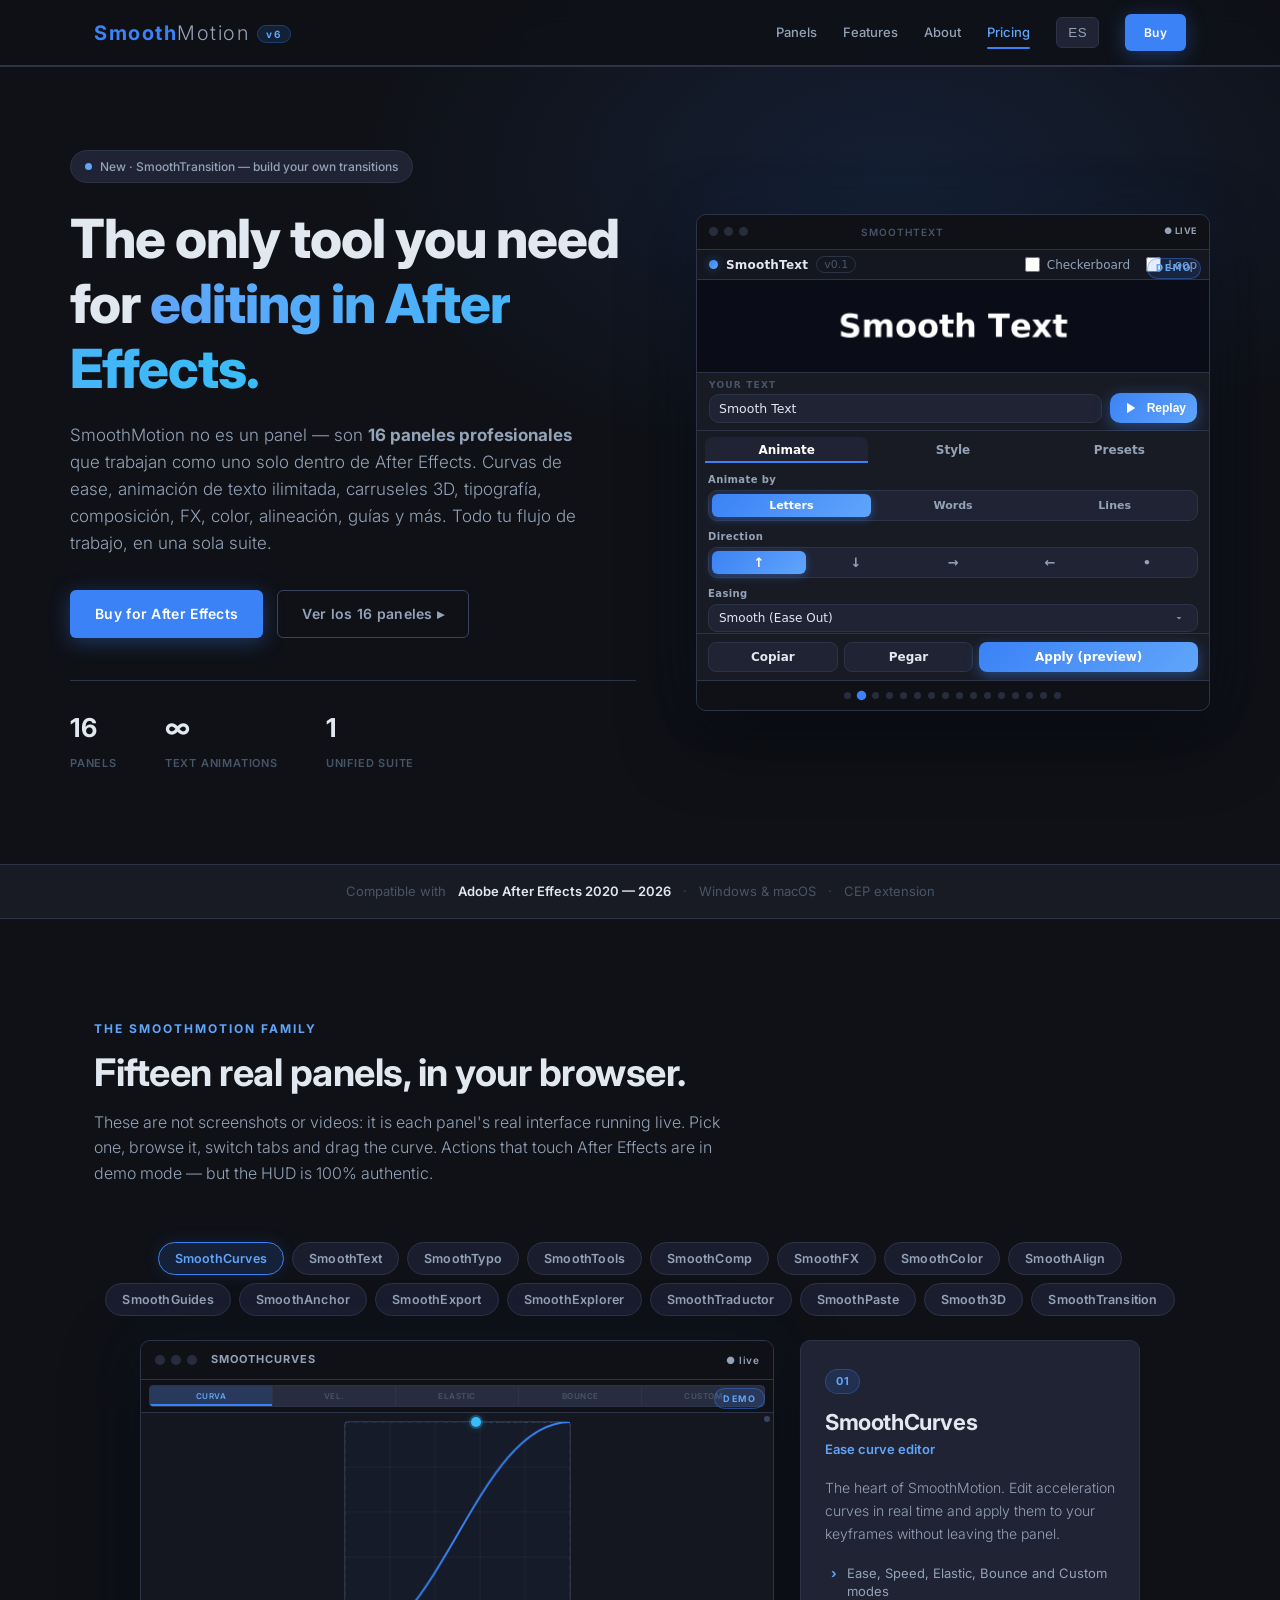
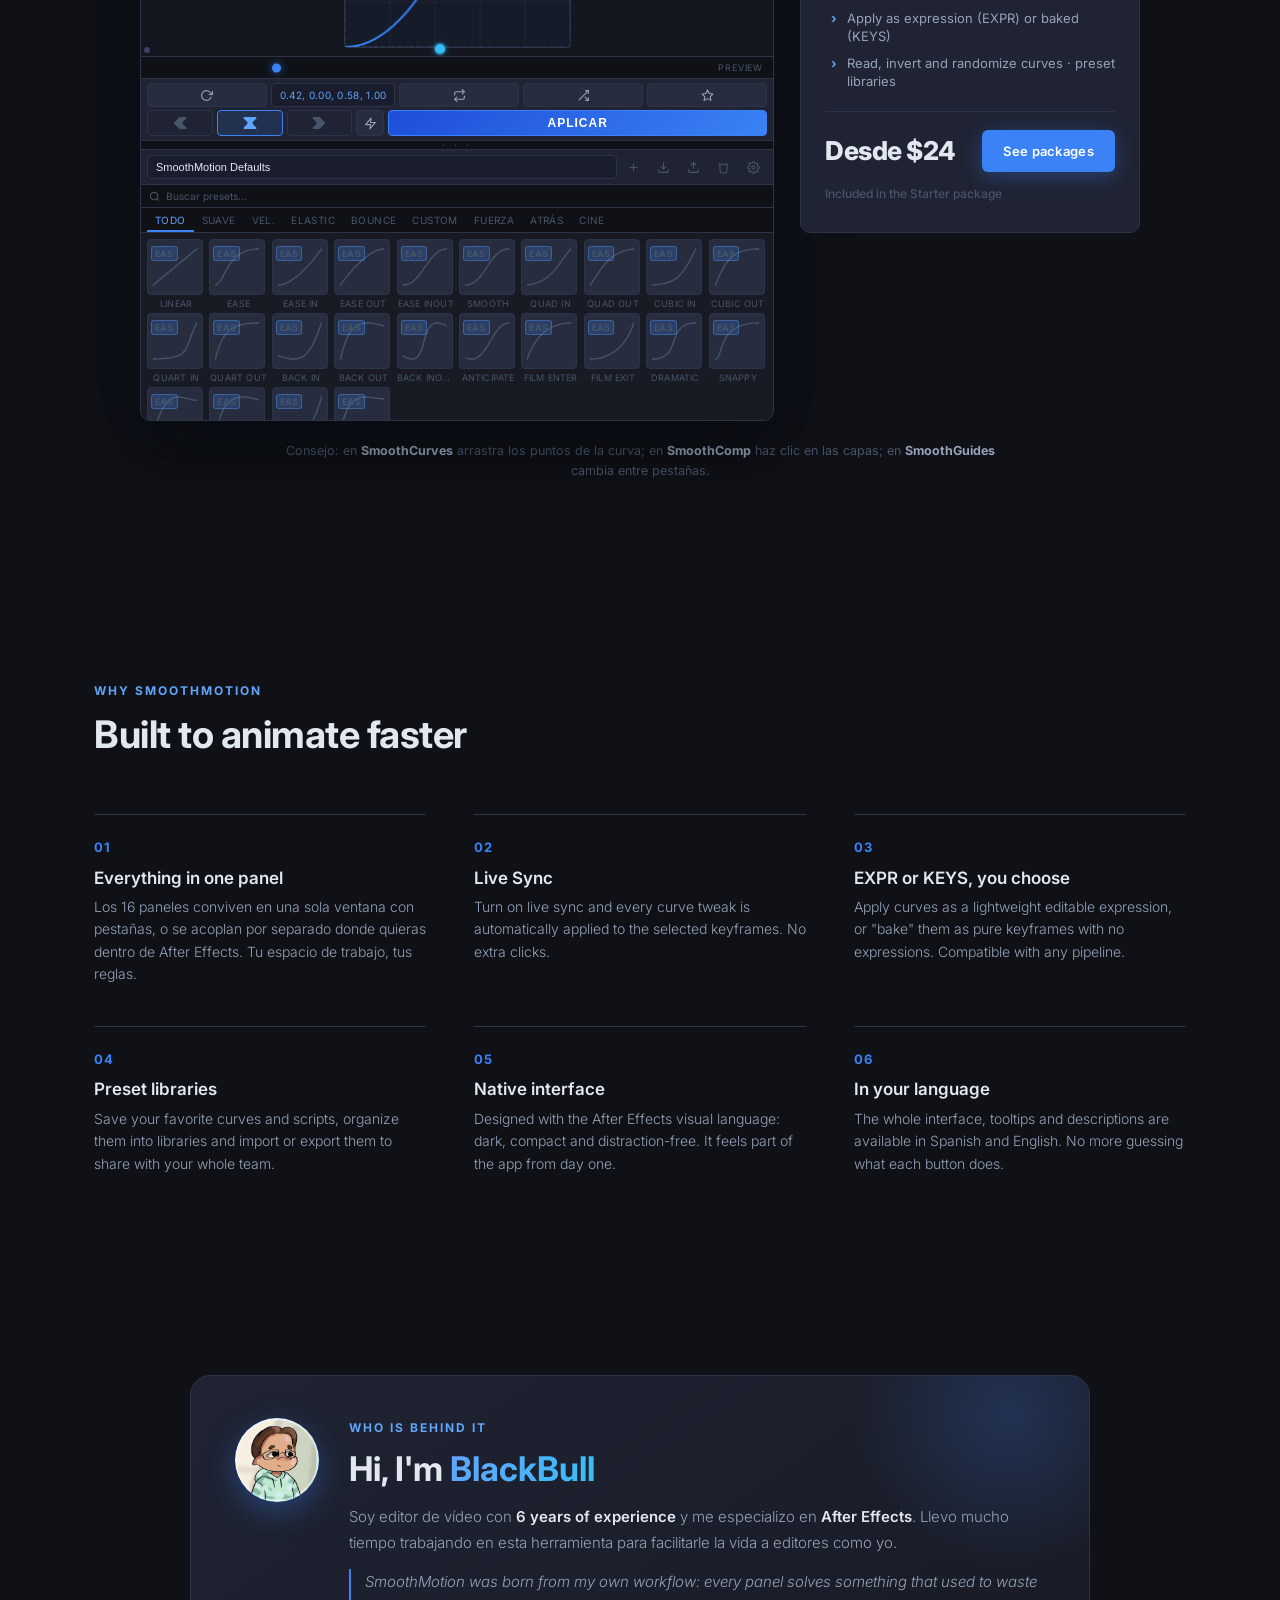
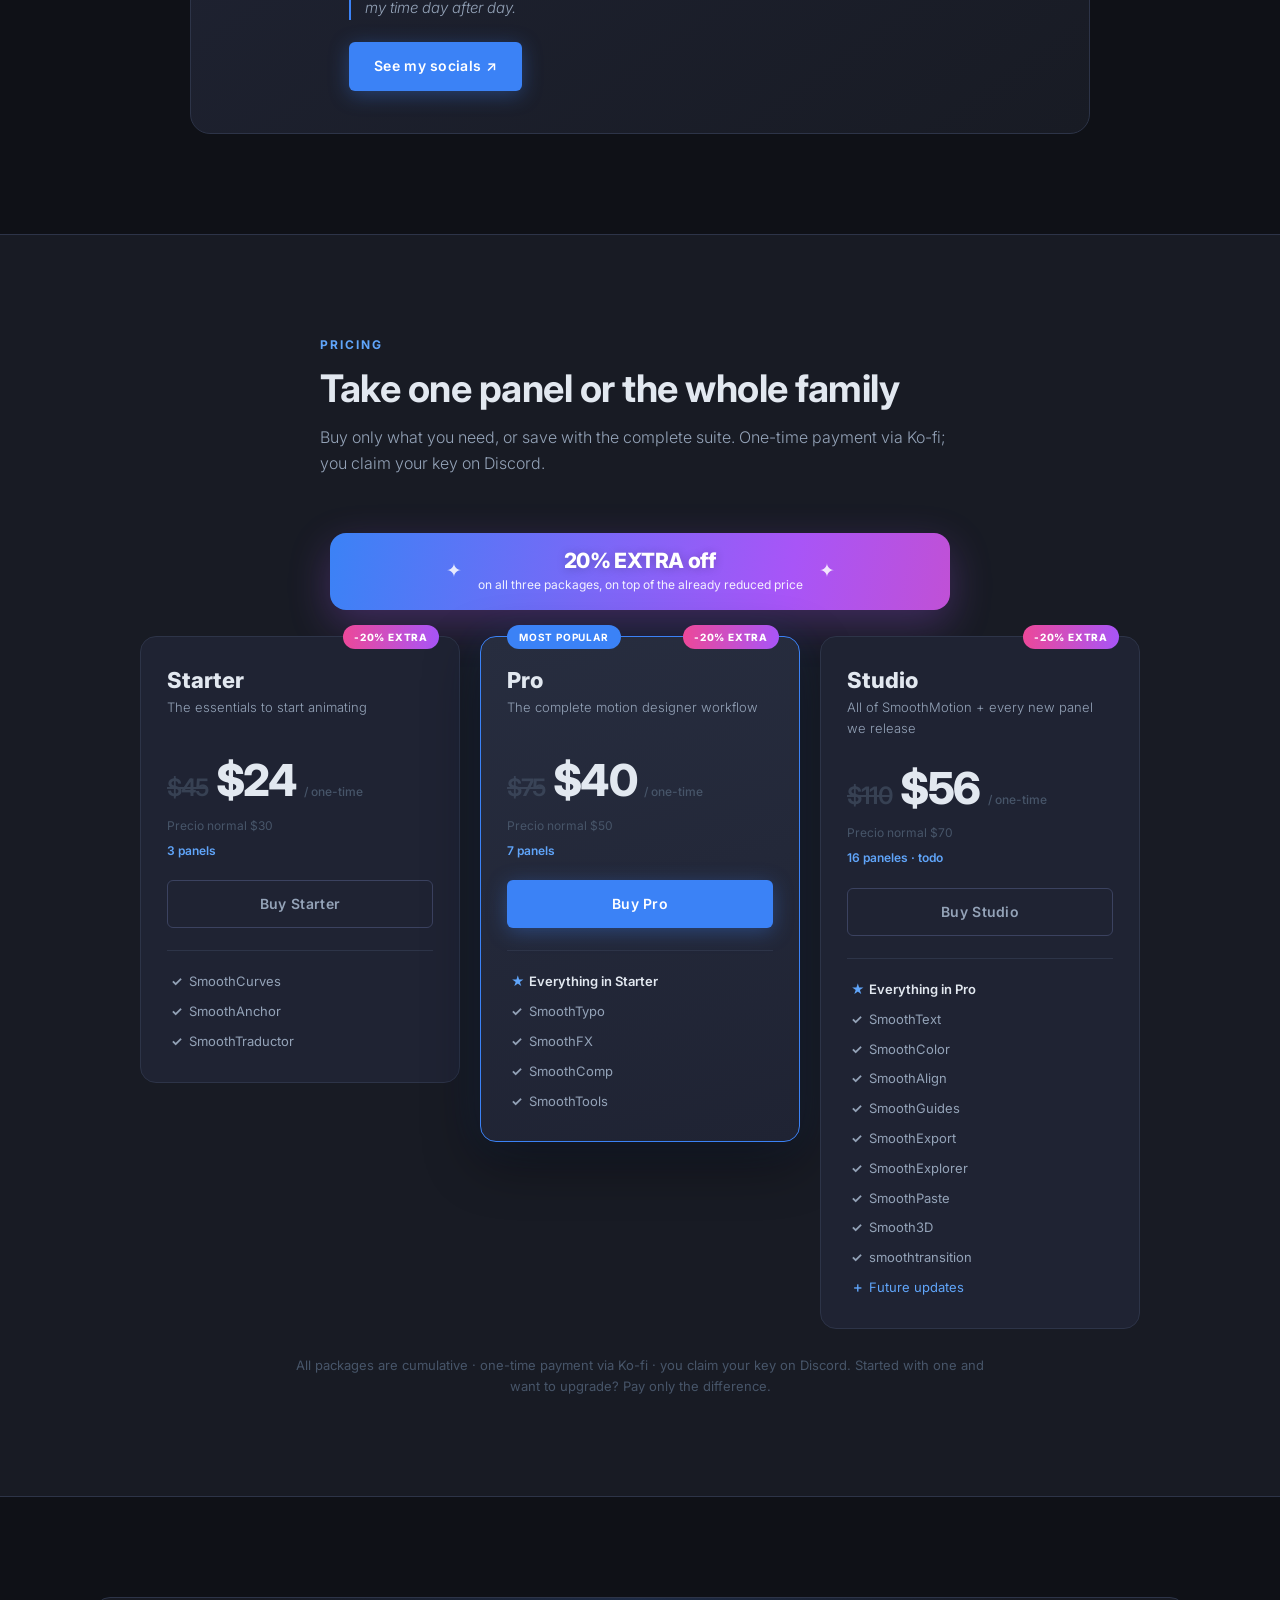
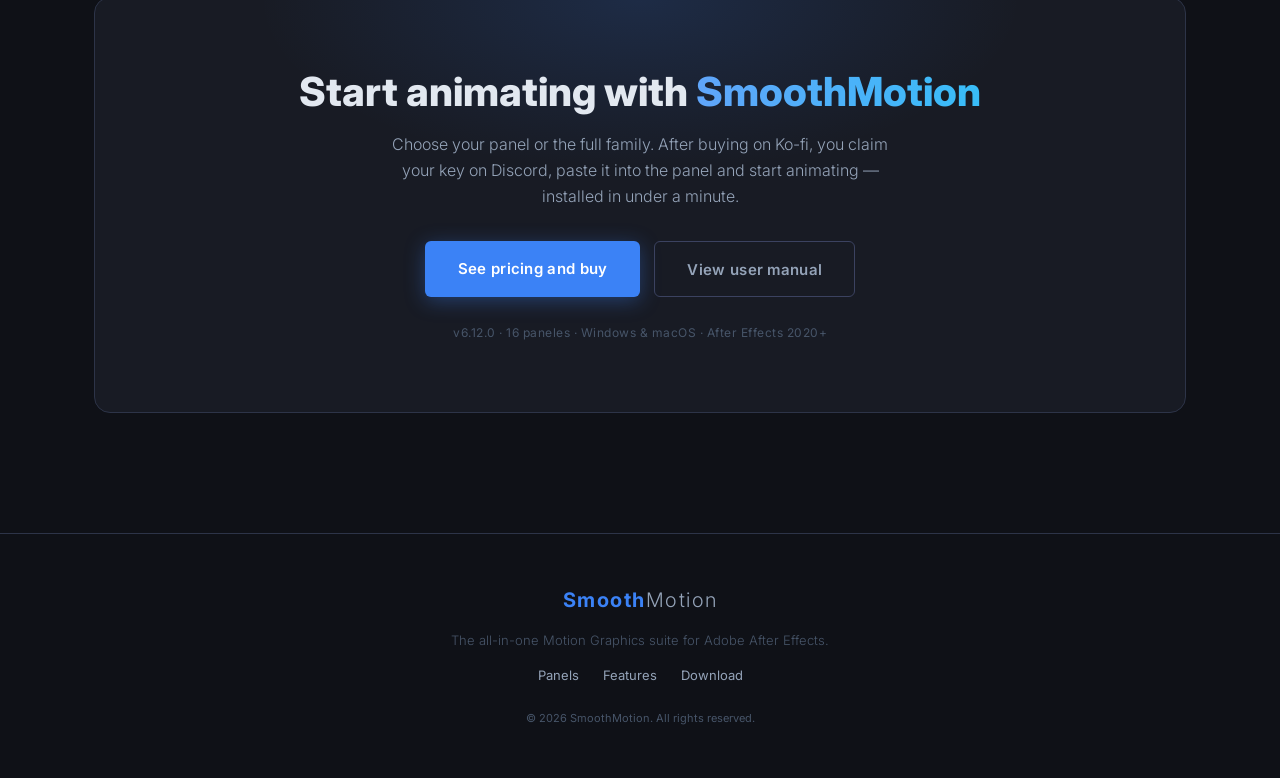
==== index.html @ f8772437 "Add files via upload" ====
<!DOCTYPE html>
<html lang="es">
<head>
  <meta charset="utf-8" />
  <meta name="viewport" content="width=device-width, initial-scale=1" />
  <title>SmoothMotion — La única herramienta que necesitas para editar en After Effects</title>
  <meta name="description" content="SmoothMotion v6: 16 paneles profesionales para After Effects. La única herramienta que necesitas para editar: curvas de ease, texto ilimitado, carruseles 3D, tipografía, composición, FX, color, alineación, guías y export." />
  <!-- Open Graph -->
  <meta property="og:type" content="website" />
  <meta property="og:title" content="SmoothMotion — La única herramienta que necesitas para editar en After Effects" />
  <meta property="og:description" content="SmoothMotion v6: 16 paneles profesionales para After Effects. La única herramienta que necesitas para editar." />
  <!-- Twitter Card -->
  <meta name="twitter:card" content="summary_large_image" />
  <meta name="twitter:title" content="SmoothMotion v6 — La única herramienta que necesitas para editar en After Effects" />
  <meta name="twitter:description" content="16 paneles profesionales. Todo tu flujo de edición y Motion Graphics en una sola suite." />
  <!-- Fonts -->
  <link rel="preconnect" href="https://fonts.googleapis.com" />
  <link rel="preconnect" href="https://fonts.gstatic.com" crossorigin />
  <link rel="preload" as="style" href="https://fonts.googleapis.com/css2?family=Inter:wght@300;400;500;600;700;800&display=swap" />
  <link href="https://fonts.googleapis.com/css2?family=Inter:wght@300;400;500;600;700;800&display=swap" rel="stylesheet" />
  <link rel="stylesheet" href="css/style.css?v=6.12.0" />
</head>
<body>

  <!-- ===== NAV ===== -->
  <header id="siteNav">
    <div class="nav-inner">
      <a href="#" class="logo">Smooth<span>Motion</span><em class="ver-badge">v6</em></a>
      <nav class="nav-links">
        <a href="#playground">Paneles</a>
        <a href="#caracteristicas">Características</a>
        <a href="#about">Sobre mí</a>
        <a href="#precios">Precios</a>
        <button type="button" class="lang-toggle" id="langToggle" data-no-i18n
                title="Español / English" aria-label="Cambiar idioma">EN</button>
        <a href="#precios" class="btn btn-primary btn-sm">Comprar</a>
      </nav>
      <button class="hamburger" id="hamburgerBtn" aria-label="Abrir menú" aria-expanded="false">
        <span></span><span></span><span></span>
      </button>
    </div>
    <nav class="mobile-nav" id="mobileNav" aria-hidden="true">
      <a href="#playground" class="mob-link">Paneles</a>
      <a href="#caracteristicas" class="mob-link">Características</a>
      <a href="#about" class="mob-link">Sobre mí</a>
      <a href="#precios" class="mob-link">Precios</a>
      <button type="button" class="lang-toggle mob-lang" id="langToggleMob" data-no-i18n
              title="Español / English" aria-label="Cambiar idioma">EN</button>
      <a href="#precios" class="btn btn-primary">Comprar</a>
    </nav>
  </header>

  <!-- ===== HERO ===== -->
  <section class="hero">
    <div class="hero-glow"></div>
    <div class="hero-inner">
      <div class="hero-copy reveal">
        <div class="pill">
          <span class="pill-dot"></span>
          Nuevo · SmoothTransition — armate tus propias transiciones
        </div>
        <h1>La única herramienta que necesitas<br />para <span class="grad">editar en After Effects.</span></h1>
        <p class="lead">
          SmoothMotion no es un panel — son <strong>16 paneles profesionales</strong> que trabajan como uno solo
          dentro de After Effects. Curvas de ease, animación de texto ilimitada, carruseles 3D, tipografía,
          composición, FX, color, alineación, guías y más. Todo tu flujo de trabajo, en una sola suite.
        </p>
        <div class="hero-actions">
          <a href="#precios" class="btn btn-primary">Comprar para After Effects</a>
          <a href="#playground" class="btn btn-ghost">Ver los 16 paneles ▸</a>
        </div>
        <div class="hero-stats">
          <div class="stat"><strong>16</strong><span>paneles</span></div>
          <div class="stat"><strong>∞</strong><span>animaciones de texto</span></div>
          <div class="stat"><strong>1</strong><span>suite unificada</span></div>
        </div>
      </div>

      <!-- Ventana con los 16 paneles reales rotando -->
      <div class="hero-panel reveal" id="heroPanel">
        <div class="panel-titlebar">
          <span class="tb-dot"></span><span class="tb-dot"></span><span class="tb-dot"></span>
          <span class="tb-title" id="heroTitle">SmoothCurves</span>
          <span class="hero-live">● en vivo</span>
        </div>
        <div class="hero-stage">
          <div class="hero-loader" id="heroLoader"><div class="pg-spinner"></div></div>
          <iframe id="heroFrame" title="Paneles SmoothMotion (demo)"></iframe>
        </div>
        <div class="hero-dots" id="heroDots"></div>
      </div>
    </div>
  </section>

  <!-- ===== BARRA COMPATIBILIDAD ===== -->
  <div class="compat-strip">
    <span>Compatible con</span>
    <strong>Adobe After Effects 2020 — 2026</strong>
    <span class="sep">·</span>
    <span>Windows &amp; macOS</span>
    <span class="sep">·</span>
    <span>Extensión CEP</span>
  </div>
  <!-- ===== PLAYGROUND (paneles reales interactivos) ===== -->
  <section id="playground" class="section">
    <div class="section-head reveal">
      <span class="kicker">La familia SmoothMotion</span>
      <h2>Dieciséis paneles reales, en tu navegador.</h2>
      <p>No son fotos ni vídeos: es la interfaz real de cada panel corriendo en vivo. Elige uno, navégalo,
        cambia de pestaña y arrastra la curva. Las acciones que tocan After Effects están en modo demo — pero el HUD es 100&#37; auténtico.</p>
    </div>

    <div class="pg-selector reveal" id="pgSelector">
      <button class="pg-chip active" data-id="flow"   data-src="app/client/index.html?m=flow">SmoothCurves</button>
      <button class="pg-chip" data-id="text"   data-src="app/SmoothText/index.html">SmoothText</button>
      <button class="pg-chip" data-id="typo"   data-src="app/SmoothTypo/index.html">SmoothTypo</button>
      <button class="pg-chip" data-id="scripts" data-src="app/client/index.html?m=scripts">SmoothTools</button>
      <button class="pg-chip" data-id="comp"   data-src="app/client/index.html?m=comp">SmoothComp</button>
      <button class="pg-chip" data-id="fx"     data-src="app/client/index.html?m=fx">SmoothFX</button>
      <button class="pg-chip" data-id="color"  data-src="app/client/index.html?m=color">SmoothColor</button>
      <button class="pg-chip" data-id="align"  data-src="app/SmoothAlignPro/index.html">SmoothAlign</button>
      <button class="pg-chip" data-id="guides" data-src="app/SmoothGuides/index.html">SmoothGuides</button>
      <button class="pg-chip" data-id="anchor" data-src="app/client/index.html?m=anchor">SmoothAnchor</button>
      <button class="pg-chip" data-id="export" data-src="app/client/index.html?m=export">SmoothExport</button>
      <button class="pg-chip" data-id="explorer" data-src="app/SmoothExplorer/index.html">SmoothExplorer</button>
      <button class="pg-chip" data-id="translator" data-src="app/SmoothTraductor/index.html">SmoothTraductor</button>
      <button class="pg-chip" data-id="paste" data-src="app/SmoothPaste/index.html">SmoothPaste</button>
      <button class="pg-chip" data-id="smooth3d" data-src="app/Smooth3D/index.html">Smooth3D</button>
          <button class="pg-chip" data-id="smoothtransition" data-src="app/SmoothTransition/index.html">SmoothTransition</button>
    </div>

    <div class="pg-layout">
      <div class="pg-window reveal" id="pgWindow">
        <div class="pg-titlebar">
          <span class="pg-dot"></span><span class="pg-dot"></span><span class="pg-dot"></span>
          <span class="pg-title" id="pgTitle">SmoothCurves</span>
          <span class="pg-live">● en vivo</span>
        </div>
        <div class="pg-stage">
          <div class="pg-loader" id="pgLoader"><div class="pg-spinner"></div><span>Cargando panel…</span></div>
          <iframe id="pgFrame" title="Panel SmoothMotion (demo)" loading="lazy"></iframe>
        </div>
      </div>

      <aside class="pg-desc reveal" id="pgDesc">
        <span class="pg-desc-badge" id="pgDescNum">01</span>
        <h3 id="pgDescTitle">SmoothCurves</h3>
        <p class="pg-desc-tag" id="pgDescTag">Editor de curvas de ease</p>
        <p class="pg-desc-body" id="pgDescBody"></p>
        <ul class="pg-desc-list" id="pgDescList"></ul>
        <div class="pg-buy">
          <span class="pg-price" id="pgPrice"></span>
          <a class="btn btn-primary pg-buy-btn" id="pgBuy" href="#precios">Ver paquetes</a>
        </div>
        <span class="pg-buy-family" id="pgTier"></span>
      </aside>
    </div>

    <p class="pg-foot">Consejo: en <strong>SmoothCurves</strong> arrastra los puntos de la curva; en <strong>SmoothComp</strong> haz clic en las capas; en <strong>SmoothGuides</strong> cambia entre pestañas.</p>
  </section>

  <!-- ===== CARACTERÍSTICAS ===== -->
  <section id="caracteristicas" class="section">
    <div class="section-head reveal">
      <span class="kicker">Por qué SmoothMotion</span>
      <h2>Pensado para animar más rápido</h2>
    </div>
    <div class="features-grid">
      <div class="feature reveal">
        <div class="f-num">01</div>
        <h3>Todo en un panel</h3>
        <p>Los 16 paneles conviven en una sola ventana con pestañas, o se acoplan por separado donde quieras dentro de After Effects. Tu espacio de trabajo, tus reglas.</p>
      </div>
      <div class="feature reveal">
        <div class="f-num">02</div>
        <h3>Live Sync</h3>
        <p>Activa la sincronización en vivo y cada ajuste de la curva se aplica automáticamente a los keyframes seleccionados. Sin clics extra.</p>
      </div>
      <div class="feature reveal">
        <div class="f-num">03</div>
        <h3>EXPR o KEYS, tú eliges</h3>
        <p>Aplica curvas como expresión editable y ligera, o "hornéalas" como keyframes puros sin expresiones. Compatible con cualquier pipeline.</p>
      </div>
      <div class="feature reveal">
        <div class="f-num">04</div>
        <h3>Bibliotecas de presets</h3>
        <p>Guarda tus curvas y scripts favoritos, organízalos en bibliotecas e impórtalos o expórtalos para compartir con todo tu equipo.</p>
      </div>
      <div class="feature reveal">
        <div class="f-num">05</div>
        <h3>Interfaz nativa</h3>
        <p>Diseñado con el lenguaje visual de After Effects: oscuro, compacto y sin distracciones. Se siente parte del programa desde el primer día.</p>
      </div>
      <div class="feature reveal">
        <div class="f-num">06</div>
        <h3>En español</h3>
        <p>Toda la interfaz, tooltips y descripciones están pensadas en español, con soporte multi-idioma. Nada de adivinar qué hace cada botón.</p>
      </div>
    </div>
  </section>

  <!-- ===== ABOUT ===== -->
  <section id="about" class="section">
    <div class="about-card reveal">
      <div class="about-glow"></div>
      <div class="about-avatar">
        <img src="assets/blackbull.png" alt="BlackBull" />
      </div>
      <div class="about-body">
        <span class="kicker">Quién está detrás</span>
        <h2>Hola, soy <span class="grad">BlackBull</span></h2>
        <p>
          Soy editor de vídeo con <strong>6 años de experiencia</strong> y me especializo en
          <strong>After Effects</strong>. Llevo mucho tiempo trabajando en esta herramienta para
          facilitarle la vida a editores como yo.
        </p>
        <p class="about-note">
          SmoothMotion nace de mi propio flujo de trabajo: cada panel resuelve algo que me hacía
          perder tiempo en el día a día.
        </p>
        <a href="https://blackbulldesigner.carrd.co/" target="_blank" rel="noopener"
           class="btn btn-primary about-btn">Ver mis redes ↗</a>
      </div>
    </div>
  </section>

  <!-- ===== PRECIOS ===== -->
  <section id="precios" class="section section-alt">
    <div class="section-head reveal">
      <span class="kicker">Precios</span>
      <h2>Llévate un panel o toda la familia</h2>
      <p>Compra solo lo que necesitas, o ahorra con la suite completa. Pago único vía Ko-fi;
        tu key se reclama en el Discord.</p>
    </div>

    <div class="promo-banner reveal">
      <span class="promo-spark" aria-hidden="true">✦</span>
      <div class="promo-txt">
        <strong class="promo-big">20&#37; EXTRA de descuento</strong>
        <span class="promo-sub">en los tres paquetes, encima del precio ya rebajado</span>
      </div>
      <span class="promo-spark" aria-hidden="true">✦</span>
    </div>

    <div class="tiers-grid reveal" id="tiersGrid"><!-- generado por JS --></div>
    <p class="tiers-foot">Todos los paquetes son acumulativos · pago único vía Ko-fi · tu key se reclama en el Discord. ¿Empezaste con uno y quieres subir? Paga solo la diferencia.</p>
  </section>

  <!-- ===== CTA DESCARGA ===== -->
  <section id="descargar" class="section cta-section">
    <div class="cta-card reveal">
      <div class="cta-glow"></div>
      <h2>Empieza a animar con <span class="grad">SmoothMotion</span></h2>
      <p>Elige tu panel o la familia completa. Tras la compra en Ko-fi, reclamas tu key en el Discord,
        la pegas en el panel y a animar — instalación en menos de un minuto.</p>
      <div class="hero-actions center">
        <a href="#precios" class="btn btn-primary btn-lg">Ver precios y comprar</a>
        <button type="button" class="btn btn-ghost btn-lg" id="openManual">Ver manual de usuario</button>
      </div>
      <span class="cta-note">v6.12.0 · 16 paneles · Windows &amp; macOS · After Effects 2020+</span>
    </div>
  </section>

  <!-- ===== FOOTER ===== -->
  <footer>
    <div class="footer-inner">
      <a href="#" class="logo">Smooth<span>Motion</span></a>
      <p>La única herramienta que necesitas para editar en Adobe After Effects.</p>
      <div class="footer-links">
        <a href="#playground">Paneles</a>
        <a href="#caracteristicas">Características</a>
        <a href="#descargar">Descargar</a>
      </div>
      <span class="copyright">© 2026 SmoothMotion. Todos los derechos reservados.</span>
    </div>
  </footer>

  <!-- ===== MODAL: Manual de usuario ===== -->
  <div class="manual-modal" id="manualModal" aria-hidden="true">
    <div class="manual-backdrop" data-close></div>
    <div class="manual-dialog" role="dialog" aria-modal="true" aria-label="Manual de usuario">
      <div class="manual-bar">
        <span class="manual-bar-title">Smooth<span>Motion</span> · Manual de usuario</span>
        <div class="manual-bar-actions">
          <a href="manual/manual-de-usuario.html" target="_blank" rel="noopener" class="manual-newtab" title="Abrir en pestaña nueva">Abrir aparte ↗</a>
          <button type="button" class="manual-close" id="closeManual" aria-label="Cerrar">✕</button>
        </div>
      </div>
      <div class="manual-stage">
        <div class="manual-loader" id="manualLoader"><div class="pg-spinner"></div></div>
        <iframe id="manualFrame" title="Manual de usuario de SmoothMotion"></iframe>
      </div>
    </div>
  </div>

  <script src="js/i18n.js?v=6.12.0"></script>
  <script src="js/i18n-en.js?v=6.12.0"></script>
  <script src="js/main.js?v=6.12.0"></script>
</body>
</html>
---- css/style.css ----
/* ==========================================
   SmoothMotion — Sitio web oficial
   Paleta idéntica al panel (client/css/_variables.css)
   ========================================== */
:root {
  /* === ACCENT — Azul === */
  --ec-blue:          #3b82f6;
  --ec-blue-bright:   #60a5fa;
  --ec-blue-dim:      #1d4ed8;
  --ec-blue-ghost:    rgba(59,130,246,0.15);
  --ec-cyan:          #38bdf8;

  /* === BACKGROUNDS === */
  --ec-bg-deep:       #0f1117;
  --ec-bg-panel:      #181b24;
  --ec-bg-surface:    #1f2333;
  --ec-bg-elevated:   #272d3f;
  --ec-bg-input:      #1a1d2e;

  /* === BORDERS === */
  --ec-border:        #2d3448;
  --ec-border-bright: #3b4260;

  /* === TEXT === */
  --ec-text-primary:  #e2e8f0;
  --ec-text-secondary:#94a3b8;
  --ec-text-muted:    #475569;

  /* === GRAPH === */
  --ec-graph-grid:    rgba(45,52,72,0.8);
  --ec-graph-bg:      #141720;
  --ec-curve:         #3b82f6;
  --ec-cp-color:      #38bdf8;
  --ec-cp-line:       rgba(56,189,248,0.4);

  --ec-radius-sm:     4px;
  --ec-radius:        6px;
  --ec-radius-lg:     10px;
  --ec-transition:    0.15s ease;
}

* { box-sizing: border-box; margin: 0; padding: 0; }

html { scroll-behavior: smooth; }

body {
  background: var(--ec-bg-deep);
  color: var(--ec-text-secondary);
  font-family: 'Inter', 'Helvetica Neue', Arial, sans-serif;
  font-size: 16px;
  line-height: 1.6;
  overflow-x: hidden;
}

::-webkit-scrollbar { width: 8px; }
::-webkit-scrollbar-track { background: var(--ec-bg-deep); }
::-webkit-scrollbar-thumb { background: var(--ec-bg-elevated); border-radius: 4px; }
::-webkit-scrollbar-thumb:hover { background: var(--ec-border-bright); }

::selection { background: var(--ec-blue-ghost); color: var(--ec-blue-bright); }

h1, h2, h3 { color: var(--ec-text-primary); line-height: 1.2; }

a { color: inherit; text-decoration: none; }

.grad {
  background: linear-gradient(90deg, var(--ec-blue-bright), var(--ec-cyan));
  -webkit-background-clip: text;
  background-clip: text;
  -webkit-text-fill-color: transparent;
}

/* ===== BOTONES ===== */
.btn {
  border: 1px solid transparent;
  border-radius: var(--ec-radius);
  cursor: pointer;
  display: inline-block;
  font-family: inherit;
  font-size: 14px;
  font-weight: 600;
  letter-spacing: 0.3px;
  padding: 12px 24px;
  transition: all var(--ec-transition);
}

.btn-primary {
  background: var(--ec-blue);
  color: #fff;
  box-shadow: 0 4px 20px rgba(59,130,246,0.35);
}
.btn-primary:hover {
  background: var(--ec-blue-bright);
  box-shadow: 0 6px 28px rgba(59,130,246,0.5);
  transform: translateY(-1px);
}

.btn-ghost {
  background: transparent;
  border-color: var(--ec-border-bright);
  color: var(--ec-text-secondary);
}
.btn-ghost:hover {
  border-color: var(--ec-blue);
  color: var(--ec-blue-bright);
  background: var(--ec-blue-ghost);
}

.btn-sm { padding: 8px 18px; font-size: 12px; }
.btn-lg { padding: 15px 32px; font-size: 15px; }

/* ===== NAV ===== */
#siteNav {
  backdrop-filter: blur(12px);
  background: rgba(15,17,23,0.85);
  border-bottom: 1px solid var(--ec-border);
  left: 0; right: 0; top: 0;
  position: fixed;
  z-index: 100;
}

.nav-inner {
  align-items: center;
  display: flex;
  justify-content: space-between;
  margin: 0 auto;
  max-width: 1140px;
  padding: 14px 24px;
}

.logo {
  color: var(--ec-blue);
  font-size: 20px;
  font-weight: 700;
  letter-spacing: 1.5px;
}
.logo span { color: var(--ec-text-secondary); font-weight: 300; }

.ver-badge {
  background: var(--ec-blue-ghost);
  border: 1px solid rgba(59,130,246,0.3);
  border-radius: 20px;
  color: var(--ec-blue-bright);
  font-size: 10px;
  font-style: normal;
  font-weight: 700;
  margin-left: 8px;
  padding: 2px 8px;
  vertical-align: middle;
}

.nav-links { align-items: center; display: flex; gap: 26px; }
.nav-links a:not(.btn) {
  color: var(--ec-text-secondary);
  font-size: 13px;
  font-weight: 500;
  transition: color var(--ec-transition);
}
.nav-links a:not(.btn):hover { color: var(--ec-blue-bright); }
.nav-links a:not(.btn).active { color: var(--ec-blue-bright); }
.nav-links a:not(.btn).active::after {
  background: var(--ec-blue);
  border-radius: 2px;
  bottom: -6px;
  content: '';
  height: 2px;
  left: 0;
  position: absolute;
  right: 0;
}
.nav-links a:not(.btn) { position: relative; }

/* ===== HERO ===== */
.hero {
  overflow: hidden;
  padding: 150px 24px 90px;
  position: relative;
}

.hero-glow {
  background: radial-gradient(ellipse 60% 50% at 70% 20%, rgba(59,130,246,0.13), transparent 70%);
  inset: 0;
  pointer-events: none;
  position: absolute;
}

.hero-inner {
  align-items: center;
  display: grid;
  gap: 60px;
  grid-template-columns: 1.1fr 1fr;
  margin: 0 auto;
  max-width: 1140px;
  position: relative;
}

.pill {
  align-items: center;
  background: var(--ec-bg-surface);
  border: 1px solid var(--ec-border);
  border-radius: 30px;
  color: var(--ec-text-secondary);
  display: inline-flex;
  font-size: 12px;
  font-weight: 500;
  gap: 8px;
  margin-bottom: 24px;
  padding: 6px 14px;
}

.pill-dot {
  animation: pulse 2s ease infinite;
  background: var(--ec-blue-bright);
  border-radius: 50%;
  height: 7px;
  width: 7px;
}
@keyframes pulse {
  0%, 100% { box-shadow: 0 0 0 0 rgba(96,165,250,0.5); }
  50% { box-shadow: 0 0 0 6px rgba(96,165,250,0); }
}

.hero h1 {
  font-size: clamp(34px, 4.5vw, 54px);
  font-weight: 800;
  letter-spacing: -1px;
  margin-bottom: 20px;
}

.lead {
  color: var(--ec-text-secondary);
  font-size: 17px;
  font-weight: 300;
  margin-bottom: 32px;
  max-width: 520px;
}

.hero-actions { display: flex; flex-wrap: wrap; gap: 14px; }
.hero-actions.center { justify-content: center; }

.hero-stats {
  border-top: 1px solid var(--ec-border);
  display: flex;
  gap: 48px;
  margin-top: 42px;
  padding-top: 26px;
}
.stat strong {
  color: var(--ec-text-primary);
  display: block;
  font-size: 26px;
  font-weight: 700;
}
.stat span {
  color: var(--ec-text-muted);
  font-size: 11px;
  font-weight: 600;
  letter-spacing: 0.8px;
  text-transform: uppercase;
}

/* ===== PANEL MOCKUP ===== */
.hero-panel {
  background: var(--ec-bg-panel);
  border: 1px solid var(--ec-border);
  border-radius: var(--ec-radius-lg);
  box-shadow:
    0 0 0 1px rgba(255,255,255,0.03) inset,
    0 24px 70px rgba(0,0,0,0.55),
    0 0 60px rgba(59,130,246,0.08);
  overflow: hidden;
  user-select: none;
}

/* ── Hero: ventana rotatoria de paneles ── */
.hero-live {
  color: var(--ec-success);
  font-size: 9px;
  font-weight: 700;
  letter-spacing: 0.5px;
  margin-left: auto;
  text-transform: uppercase;
}
.hero-stage {
  background: var(--ec-bg-panel);
  height: 430px;
  position: relative;
}
#heroFrame {
  border: 0;
  display: block;
  height: 100%;
  transition: opacity 0.35s ease;
  width: 100%;
}
.hero-loader {
  align-items: center;
  background: var(--ec-bg-panel);
  display: flex;
  inset: 0;
  justify-content: center;
  position: absolute;
  transition: opacity 0.3s ease;
  z-index: 2;
}
.hero-loader.hidden { opacity: 0; pointer-events: none; }
.hero-dots {
  align-items: center;
  background: var(--ec-bg-deep);
  border-top: 1px solid var(--ec-border);
  display: flex;
  flex-wrap: wrap;
  gap: 7px;
  justify-content: center;
  padding: 11px;
}
.hero-dot {
  background: var(--ec-bg-elevated);
  border: 0;
  border-radius: 50%;
  cursor: pointer;
  height: 7px;
  padding: 0;
  transition: background 0.2s, transform 0.2s;
  width: 7px;
}
.hero-dot:hover { background: var(--ec-border-bright); }
.hero-dot.active { background: var(--ec-blue); transform: scale(1.35); }

.panel-titlebar {
  align-items: center;
  background: var(--ec-bg-deep);
  border-bottom: 1px solid var(--ec-border);
  display: flex;
  gap: 6px;
  padding: 9px 12px;
}
.tb-dot {
  background: var(--ec-bg-elevated);
  border-radius: 50%;
  height: 9px;
  width: 9px;
}
.tb-title {
  color: var(--ec-text-muted);
  font-size: 10px;
  font-weight: 600;
  letter-spacing: 1px;
  margin-left: auto;
  margin-right: auto;
  text-transform: uppercase;
}

/* ===== COMPAT STRIP ===== */
.compat-strip {
  align-items: center;
  background: var(--ec-bg-panel);
  border-bottom: 1px solid var(--ec-border);
  border-top: 1px solid var(--ec-border);
  color: var(--ec-text-muted);
  display: flex;
  flex-wrap: wrap;
  font-size: 13px;
  gap: 12px;
  justify-content: center;
  padding: 16px 24px;
}
.compat-strip strong { color: var(--ec-text-primary); font-weight: 600; }
.compat-strip .sep { color: var(--ec-border-bright); }

/* ===== SECCIONES ===== */
.section {
  margin: 0 auto;
  max-width: 1140px;
  padding: 100px 24px;
}
.section-alt {
  background: var(--ec-bg-panel);
  border-bottom: 1px solid var(--ec-border);
  border-top: 1px solid var(--ec-border);
  max-width: none;
}
.section-alt > * { margin-left: auto; margin-right: auto; max-width: 1092px; }

.section-head { margin-bottom: 56px; max-width: 640px; }
.kicker {
  color: var(--ec-blue-bright);
  display: block;
  font-size: 12px;
  font-weight: 700;
  letter-spacing: 2px;
  margin-bottom: 12px;
  text-transform: uppercase;
}
.section-head h2 {
  font-size: clamp(26px, 3.4vw, 38px);
  font-weight: 700;
  letter-spacing: -0.5px;
  margin-bottom: 14px;
}
.section-head p { color: var(--ec-text-secondary); font-weight: 300; }

/* ===== CARACTERÍSTICAS ===== */
.features-grid {
  display: grid;
  gap: 40px 48px;
  grid-template-columns: repeat(3, 1fr);
}

.feature { border-top: 1px solid var(--ec-border); padding-top: 22px; }
.f-num {
  color: var(--ec-blue);
  font-size: 13px;
  font-weight: 700;
  letter-spacing: 1px;
  margin-bottom: 10px;
}
.feature h3 { font-size: 17px; font-weight: 600; margin-bottom: 8px; }
.feature p { color: var(--ec-text-secondary); font-size: 14px; font-weight: 300; }

/* ===== CTA ===== */
.cta-section { padding-bottom: 120px; }

.cta-card {
  background: var(--ec-bg-panel);
  border: 1px solid var(--ec-border);
  border-radius: 16px;
  overflow: hidden;
  padding: 70px 40px;
  position: relative;
  text-align: center;
}
.cta-glow {
  background: radial-gradient(ellipse 50% 60% at 50% 0%, rgba(59,130,246,0.16), transparent 70%);
  inset: 0;
  pointer-events: none;
  position: absolute;
}
.cta-card h2 {
  font-size: clamp(26px, 3.5vw, 40px);
  font-weight: 800;
  margin-bottom: 16px;
  position: relative;
}
.cta-card p {
  color: var(--ec-text-secondary);
  font-weight: 300;
  margin: 0 auto 32px;
  max-width: 520px;
  position: relative;
}
.cta-card .hero-actions { position: relative; }
.cta-note {
  color: var(--ec-text-muted);
  display: block;
  font-size: 12px;
  letter-spacing: 0.5px;
  margin-top: 26px;
  position: relative;
}

/* ===== FOOTER ===== */
footer {
  background: var(--ec-bg-deep);
  border-top: 1px solid var(--ec-border);
  padding: 50px 24px;
}
.footer-inner {
  align-items: center;
  display: flex;
  flex-direction: column;
  gap: 14px;
  margin: 0 auto;
  max-width: 1140px;
  text-align: center;
}
.footer-inner p { color: var(--ec-text-muted); font-size: 13px; font-weight: 300; }
.footer-links { display: flex; flex-wrap: wrap; gap: 24px; justify-content: center; }
.footer-links a {
  color: var(--ec-text-secondary);
  font-size: 13px;
  transition: color var(--ec-transition);
}
.footer-links a:hover { color: var(--ec-blue-bright); }
.copyright { color: var(--ec-text-muted); font-size: 11px; margin-top: 10px; }

/* ===== HAMBURGER ===== */
.hamburger {
  align-items: center;
  background: none;
  border: none;
  cursor: pointer;
  display: none;
  flex-direction: column;
  gap: 5px;
  padding: 6px 4px;
}
.hamburger span {
  background: var(--ec-text-secondary);
  border-radius: 2px;
  display: block;
  height: 2px;
  transition: transform 0.25s ease, opacity 0.25s ease;
  width: 22px;
}
.hamburger.open span:nth-child(1) { transform: translateY(7px) rotate(45deg); }
.hamburger.open span:nth-child(2) { opacity: 0; transform: scaleX(0); }
.hamburger.open span:nth-child(3) { transform: translateY(-7px) rotate(-45deg); }

/* ===== MOBILE NAV ===== */
.mobile-nav {
  background: rgba(15,17,23,0.98);
  border-top: 1px solid var(--ec-border);
  display: flex;
  flex-direction: column;
  gap: 0;
  max-height: 0;
  overflow: hidden;
  padding: 0 24px;
  transition: max-height 0.35s ease, padding 0.35s ease;
}
.mobile-nav.open {
  max-height: 400px;
  padding: 16px 24px 24px;
}
.mob-link {
  border-bottom: 1px solid var(--ec-border);
  color: var(--ec-text-secondary);
  display: block;
  font-size: 15px;
  font-weight: 500;
  padding: 14px 0;
  transition: color var(--ec-transition);
}
.mob-link:hover, .mob-link:focus { color: var(--ec-blue-bright); }
.mobile-nav .btn { margin-top: 16px; text-align: center; }

/* ===== PLAYGROUND (paneles reales) ===== */
.pg-selector {
  display: flex;
  flex-wrap: wrap;
  gap: 8px;
  justify-content: center;
  margin-bottom: 24px;
}
.pg-chip {
  background: var(--ec-bg-input);
  border: 1px solid var(--ec-border);
  border-radius: 30px;
  color: var(--ec-text-secondary);
  cursor: pointer;
  font-family: inherit;
  font-size: 12.5px;
  font-weight: 600;
  letter-spacing: 0.2px;
  padding: 8px 16px;
  transition: all var(--ec-transition);
}
.pg-chip:hover { border-color: var(--ec-border-bright); color: var(--ec-text-primary); }
.pg-chip.active {
  background: var(--ec-blue-ghost);
  border-color: var(--ec-blue);
  color: var(--ec-blue-bright);
  box-shadow: 0 0 16px rgba(59,130,246,0.15);
}

.pg-layout {
  align-items: start;
  display: grid;
  gap: 26px;
  grid-template-columns: minmax(0, 1fr) 340px;
  margin: 0 auto;
  max-width: 1000px;
}

.pg-window {
  background: var(--ec-bg-panel);
  border: 1px solid var(--ec-border);
  border-radius: var(--ec-radius-lg);
  box-shadow: 0 24px 70px rgba(0,0,0,0.5), 0 0 60px rgba(59,130,246,0.06);
  overflow: hidden;
}

/* ── Descripción lateral ── */
.pg-desc {
  background: var(--ec-bg-surface);
  border: 1px solid var(--ec-border);
  border-radius: var(--ec-radius-lg);
  padding: 26px 24px;
  position: sticky;
  top: 90px;
}
.pg-desc-badge {
  background: var(--ec-blue-ghost);
  border: 1px solid rgba(59,130,246,0.3);
  border-radius: 20px;
  color: var(--ec-blue-bright);
  display: inline-block;
  font-size: 11px;
  font-weight: 700;
  letter-spacing: 0.5px;
  margin-bottom: 14px;
  padding: 3px 10px;
}
.pg-desc h3 {
  font-size: 22px;
  font-weight: 700;
  letter-spacing: -0.4px;
  margin-bottom: 4px;
}
.pg-desc-tag {
  color: var(--ec-blue-bright);
  font-size: 13px;
  font-weight: 600;
  margin-bottom: 16px;
}
.pg-desc-body {
  color: var(--ec-text-secondary);
  font-size: 14px;
  font-weight: 300;
  line-height: 1.65;
  margin-bottom: 18px;
}
.pg-desc-list { list-style: none; display: flex; flex-direction: column; gap: 9px; }
.pg-desc-list li {
  color: var(--ec-text-secondary);
  font-size: 13px;
  line-height: 1.4;
  padding-left: 22px;
  position: relative;
}
.pg-desc-list li::before {
  color: var(--ec-blue-bright);
  content: '›';
  font-weight: 700;
  left: 6px;
  position: absolute;
}
.pg-titlebar {
  align-items: center;
  background: var(--ec-bg-deep);
  border-bottom: 1px solid var(--ec-border);
  display: flex;
  gap: 6px;
  padding: 10px 14px;
}
.pg-dot { background: var(--ec-bg-elevated); border-radius: 50%; height: 10px; width: 10px; }
.pg-title {
  color: var(--ec-text-secondary);
  font-size: 11px;
  font-weight: 700;
  letter-spacing: 1px;
  margin-left: 8px;
  text-transform: uppercase;
}
.pg-live {
  color: var(--ec-success);
  font-size: 10px;
  font-weight: 600;
  letter-spacing: 0.5px;
  margin-left: auto;
}
.pg-stage {
  background: var(--ec-bg-panel);
  height: 640px;
  position: relative;
  width: 100%;
}
#pgFrame {
  border: 0;
  display: block;
  height: 100%;
  width: 100%;
}
.pg-loader {
  align-items: center;
  background: var(--ec-bg-panel);
  color: var(--ec-text-muted);
  display: flex;
  flex-direction: column;
  font-size: 12px;
  gap: 12px;
  inset: 0;
  justify-content: center;
  position: absolute;
  transition: opacity 0.3s ease;
  z-index: 2;
}
.pg-loader.hidden { opacity: 0; pointer-events: none; }
.pg-spinner {
  animation: spin 0.8s linear infinite;
  border: 2px solid var(--ec-bg-elevated);
  border-radius: 50%;
  border-top-color: var(--ec-blue);
  height: 28px;
  width: 28px;
}
@keyframes spin { to { transform: rotate(360deg); } }
.pg-foot {
  color: var(--ec-text-muted);
  font-size: 12.5px;
  margin: 20px auto 0;
  max-width: 720px;
  text-align: center;
}
.pg-foot strong { color: var(--ec-text-secondary); }

/* ===== REVEAL ON SCROLL ===== */
.reveal {
  opacity: 0;
  transform: translateY(24px);
  transition: opacity 0.6s ease, transform 0.6s ease;
}
.reveal.visible { opacity: 1; transform: translateY(0); }

/* ===== COMPRA en la descripción del panel ===== */
.pg-buy {
  align-items: center;
  border-top: 1px solid var(--ec-border);
  display: flex;
  gap: 14px;
  justify-content: space-between;
  margin-top: 20px;
  padding-top: 18px;
}
.pg-price {
  color: var(--ec-text-primary);
  font-size: 26px;
  font-weight: 800;
  letter-spacing: -0.5px;
}
.pg-buy-btn { padding: 10px 20px; font-size: 13px; }
.pg-buy-family {
  color: var(--ec-text-muted);
  display: inline-block;
  font-size: 12px;
  font-weight: 500;
  margin-top: 12px;
  transition: color var(--ec-transition);
}
.pg-buy-family:hover { color: var(--ec-blue-bright); }

/* ===== SECCIÓN PRECIOS (paquetes) ===== */
.tiers-grid {
  align-items: start;
  display: grid;
  gap: 20px;
  grid-template-columns: repeat(3, 1fr);
  margin: 0 auto;
  max-width: 1000px;
}
.tier-card {
  background: var(--ec-bg-surface);
  border: 1px solid var(--ec-border);
  border-radius: 16px;
  display: flex;
  flex-direction: column;
  padding: 30px 26px;
  position: relative;
  transition: transform 0.25s ease, border-color 0.25s ease, box-shadow 0.25s ease;
}
.tier-card:hover { transform: translateY(-4px); border-color: var(--ec-border-bright); }
.tier-card.popular {
  background: linear-gradient(165deg, var(--ec-bg-elevated), var(--ec-bg-surface));
  border-color: var(--ec-blue);
  box-shadow: 0 18px 55px rgba(0,0,0,0.45), 0 0 44px rgba(59,130,246,0.14);
}
/* ── Promo: descuento extra ───────────────────────────────────────────────
   El degradado se desplaza despacio: llama la atencion sin marear. Si el
   visitante pidio menos movimiento, se queda quieto (ver el @media abajo). */
.promo-banner {
  align-items: center;
  background: linear-gradient(100deg, #3b82f6, #a855f7, #ec4899, #a855f7, #3b82f6);
  background-size: 300% 100%;
  animation: promo-slide 9s linear infinite;
  border-radius: 16px;
  box-shadow: 0 14px 40px rgba(168,85,247,0.28);
  display: flex;
  gap: 16px;
  justify-content: center;
  margin: 0 auto 26px;
  max-width: 620px;
  padding: 16px 22px;
  text-align: center;
}
@keyframes promo-slide {
  0%   { background-position: 0% 50%; }
  100% { background-position: 300% 50%; }
}
.promo-txt { display: flex; flex-direction: column; gap: 2px; }
.promo-big {
  color: #fff;
  font-size: 21px;
  font-weight: 800;
  letter-spacing: -0.4px;
  line-height: 1.15;
  text-shadow: 0 1px 10px rgba(0,0,0,0.22);
}
.promo-sub { color: rgba(255,255,255,0.9); font-size: 12px; font-weight: 400; }
.promo-spark {
  animation: promo-twinkle 2.4s ease-in-out infinite;
  color: rgba(255,255,255,0.85);
  flex: 0 0 auto;
  font-size: 19px;
}
.promo-spark:last-child { animation-delay: 1.2s; }
@keyframes promo-twinkle {
  0%, 100% { opacity: 0.45; transform: scale(0.88); }
  50%      { opacity: 1;    transform: scale(1.12); }
}
@media (max-width: 520px) {
  .promo-banner { gap: 10px; padding: 14px 16px; }
  .promo-big { font-size: 17px; }
  .promo-spark { display: none; }
}
@media (prefers-reduced-motion: reduce) {
  .promo-banner { animation: none; }
  .promo-spark  { animation: none; opacity: 0.85; }
}

/* Insignia del descuento en cada tarjeta. Va a la DERECHA para no chocar con
   la de "Mas popular", que ocupa la izquierda. */
.tier-off {
  background: linear-gradient(90deg, #ec4899, #a855f7);
  border-radius: 20px;
  color: #fff;
  font-size: 10px;
  font-weight: 800;
  letter-spacing: 0.8px;
  padding: 4px 11px;
  position: absolute;
  right: 20px;
  top: -12px;
}
.tier-was {
  color: var(--ec-text-muted);
  font-size: 12px;
  font-weight: 400;
  margin: -2px 0 6px;
}

.tier-badge {
  background: var(--ec-blue);
  border-radius: 20px;
  color: #fff;
  font-size: 10px;
  font-weight: 700;
  left: 26px;
  letter-spacing: 0.8px;
  padding: 4px 12px;
  position: absolute;
  text-transform: uppercase;
  top: -12px;
}
.tier-name { font-size: 22px; font-weight: 800; margin-bottom: 4px; }
.tier-tagline { color: var(--ec-text-secondary); font-size: 13px; font-weight: 300; min-height: 34px; }
.tier-price {
  align-items: baseline;
  color: var(--ec-text-primary);
  display: flex;
  font-size: 44px;
  font-weight: 800;
  gap: 8px;
  letter-spacing: -1.5px;
  margin: 14px 0 2px;
}
.tier-original-price {
  color: var(--ec-text-muted);
  font-size: 24px;
  font-weight: 600;
  text-decoration: line-through;
  opacity: 0.6;
}
.tier-per {
  color: var(--ec-text-muted);
  font-size: 12px;
  font-weight: 500;
  letter-spacing: 0;
}
.tier-count {
  color: var(--ec-blue-bright);
  font-size: 12px;
  font-weight: 600;
  margin-bottom: 20px;
}
.tier-buy { text-align: center; width: 100%; }
.tier-list {
  border-top: 1px solid var(--ec-border);
  display: flex;
  flex-direction: column;
  gap: 9px;
  list-style: none;
  margin-top: 22px;
  padding-top: 20px;
}
.tier-list li {
  color: var(--ec-text-secondary);
  font-size: 13px;
  padding-left: 22px;
  position: relative;
}
.tier-list li::before {
  color: var(--ec-success);
  content: '✓';
  font-weight: 700;
  left: 4px;
  position: absolute;
}
.tier-inherit { color: var(--ec-text-primary) !important; font-weight: 600; }
.tier-inherit::before { color: var(--ec-blue-bright) !important; content: '★' !important; }
.tier-extra { color: var(--ec-blue-bright) !important; }
.tier-extra::before { content: '＋' !important; color: var(--ec-blue-bright) !important; }
.tiers-foot {
  color: var(--ec-text-muted);
  font-size: 13px;
  margin: 26px auto 0;
  max-width: 720px;
  text-align: center;
}

/* ===== MODAL: Manual de usuario ===== */
.manual-modal {
  align-items: center;
  display: flex;
  inset: 0;
  justify-content: center;
  opacity: 0;
  padding: 3vh 3vw;
  pointer-events: none;
  position: fixed;
  transition: opacity 0.25s ease;
  z-index: 1000;
}
.manual-modal.open { opacity: 1; pointer-events: auto; }
.manual-backdrop {
  backdrop-filter: blur(4px);
  background: rgba(6, 8, 12, 0.72);
  inset: 0;
  position: absolute;
}
.manual-dialog {
  background: var(--ec-bg-panel);
  border: 1px solid var(--ec-border-bright);
  border-radius: var(--ec-radius-lg);
  box-shadow: 0 30px 90px rgba(0,0,0,0.6), 0 0 80px rgba(59,130,246,0.08);
  display: flex;
  flex-direction: column;
  height: 94vh;
  max-width: 1080px;
  overflow: hidden;
  position: relative;
  transform: translateY(12px) scale(0.99);
  transition: transform 0.25s ease;
  width: 100%;
}
.manual-modal.open .manual-dialog { transform: translateY(0) scale(1); }
.manual-bar {
  align-items: center;
  background: var(--ec-bg-deep);
  border-bottom: 1px solid var(--ec-border);
  display: flex;
  flex-shrink: 0;
  gap: 12px;
  justify-content: space-between;
  padding: 12px 16px;
}
.manual-bar-title {
  color: var(--ec-text-secondary);
  font-size: 12px;
  font-weight: 700;
  letter-spacing: 0.8px;
  text-transform: uppercase;
}
.manual-bar-title span { color: var(--ec-blue-bright); font-weight: 300; }
.manual-bar-actions { align-items: center; display: flex; gap: 14px; }
.manual-newtab {
  color: var(--ec-text-muted);
  font-size: 12px;
  font-weight: 500;
  transition: color var(--ec-transition);
}
.manual-newtab:hover { color: var(--ec-blue-bright); }
.manual-close {
  background: var(--ec-bg-surface);
  border: 1px solid var(--ec-border);
  border-radius: var(--ec-radius-sm);
  color: var(--ec-text-secondary);
  cursor: pointer;
  font-size: 14px;
  height: 30px;
  line-height: 1;
  transition: all var(--ec-transition);
  width: 30px;
}
.manual-close:hover { background: var(--ec-danger); border-color: var(--ec-danger); color: #fff; }
.manual-stage {
  background: #09090b;
  flex: 1;
  min-height: 0;
  position: relative;
}
#manualFrame {
  border: 0;
  display: block;
  height: 100%;
  width: 100%;
}
.manual-loader {
  align-items: center;
  background: #09090b;
  display: flex;
  inset: 0;
  justify-content: center;
  position: absolute;
  transition: opacity 0.3s ease;
  z-index: 2;
}
.manual-loader.hidden { opacity: 0; pointer-events: none; }
body.modal-open { overflow: hidden; }

/* ===== RESPONSIVE ===== */
@media (max-width: 980px) {
  .hero-inner { grid-template-columns: 1fr; }
  .features-grid { grid-template-columns: repeat(2, 1fr); }
  .pg-layout { grid-template-columns: 1fr; max-width: 720px; }
  .pg-desc { position: static; }
  .tiers-grid { grid-template-columns: 1fr; max-width: 420px; }
}

@media (max-width: 768px) {
  .hamburger { display: flex; }
  .nav-links a:not(.btn) { display: none; }
  .nav-links .btn { display: none; }
}

@media (max-width: 600px) {
  .features-grid { grid-template-columns: 1fr; }
  .hero { padding-top: 120px; }
  .hero-stats { gap: 28px; }
  .pg-stage { height: 560px; }
  .pg-chip { font-size: 11.5px; padding: 7px 13px; }
  .pg-buy { flex-direction: column; align-items: stretch; gap: 10px; }
}

/* ==========================================
   ABOUT — quién está detrás
   ========================================== */
.about-card {
  position: relative;
  display: grid;
  grid-template-columns: auto 1fr;
  align-items: start;
  gap: 30px;
  max-width: 900px;
  margin: 0 auto;
  padding: 42px 44px;
  background: linear-gradient(145deg, var(--ec-bg-surface), var(--ec-bg-panel));
  border: 1px solid var(--ec-border);
  border-radius: 20px;
  overflow: hidden;
}
.about-glow {
  position: absolute;
  top: -120px; right: -80px;
  width: 320px; height: 320px;
  background: radial-gradient(circle, rgba(59,130,246,0.20), transparent 68%);
  pointer-events: none;
}
.about-avatar {
  position: relative;
  width: 84px; height: 84px;
  flex: 0 0 auto;
  border-radius: 50%;
  overflow: hidden;
  background: linear-gradient(135deg, var(--ec-blue), var(--ec-cyan));
  box-shadow: 0 10px 30px rgba(59,130,246,0.35);
  /* aro sutil para que la foto recorte limpio */
  outline: 2px solid rgba(255,255,255,0.10);
  outline-offset: -2px;
}
/* La foto llena el círculo */
.about-avatar img {
  width: 100%;
  height: 100%;
  object-fit: cover;
  border-radius: 50%;
  display: block;
}
.about-body { position: relative; z-index: 1; min-width: 0; }
.about-body h2 {
  font-size: clamp(26px, 3.4vw, 34px);
  font-weight: 700;
  line-height: 1.15;
  margin: 10px 0 16px;
}
.about-body p {
  color: var(--ec-text-secondary);
  font-size: 15px;
  font-weight: 300;
  line-height: 1.7;
  margin-bottom: 14px;
}
.about-body p strong { color: var(--ec-text-primary); font-weight: 600; }
.about-note {
  border-left: 2px solid var(--ec-blue);
  padding-left: 14px;
  font-style: italic;
}
.about-btn { margin-top: 8px; }

@media (max-width: 700px) {
  .about-card { grid-template-columns: 1fr; gap: 20px; padding: 32px 24px; text-align: center; }
  .about-avatar { margin: 0 auto; }
  .about-note { text-align: left; }
  .about-btn { width: 100%; }
}

/* ==========================================
   Botón de idioma (ES / EN)
   ========================================== */
.lang-toggle {
  background: var(--ec-bg-surface);
  border: 1px solid var(--ec-border);
  border-radius: 6px;
  color: var(--ec-text-secondary);
  cursor: pointer;
  font: 600 12px/1 inherit;
  letter-spacing: 0.5px;
  padding: 7px 11px;
  transition: color 0.15s, border-color 0.15s, background 0.15s;
}
.lang-toggle:hover {
  color: var(--ec-text-primary);
  border-color: var(--ec-blue);
  background: var(--ec-blue-ghost);
}
.mobile-nav .mob-lang { align-self: flex-start; margin: 4px 0; }
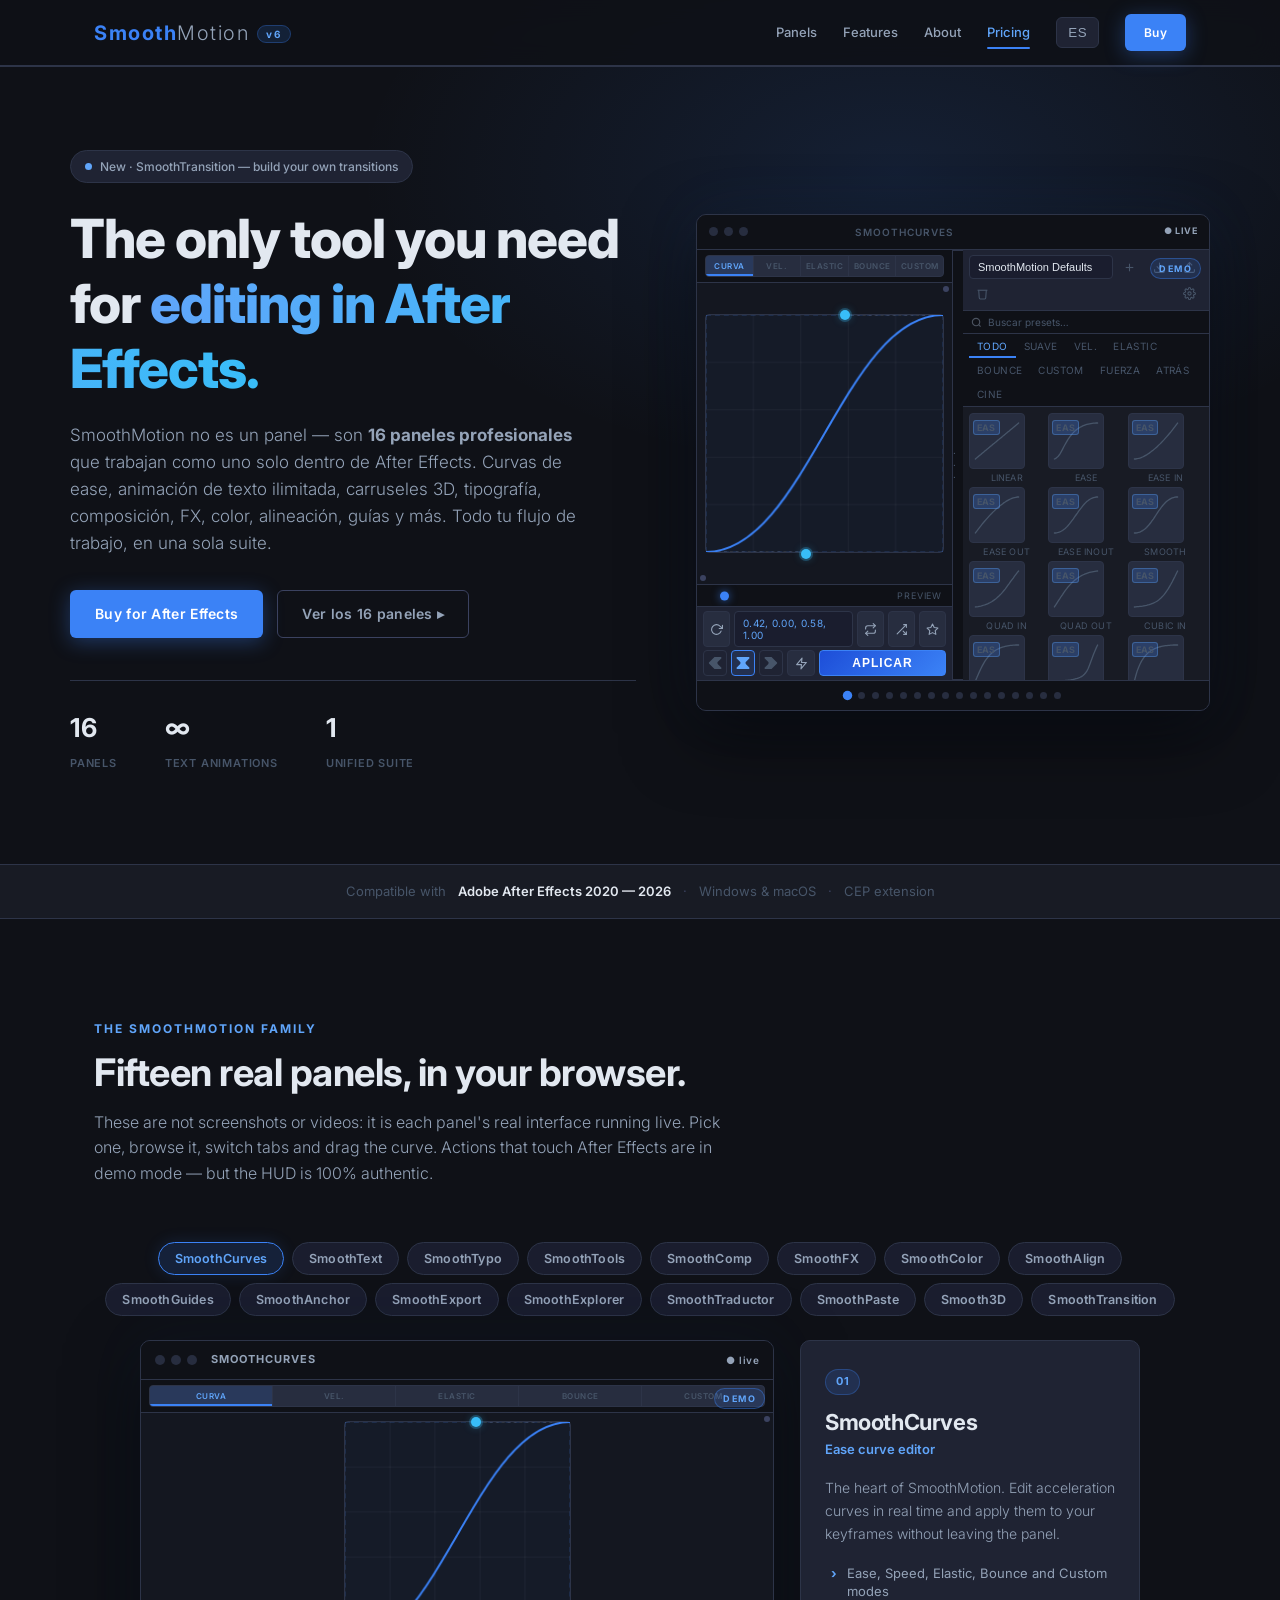
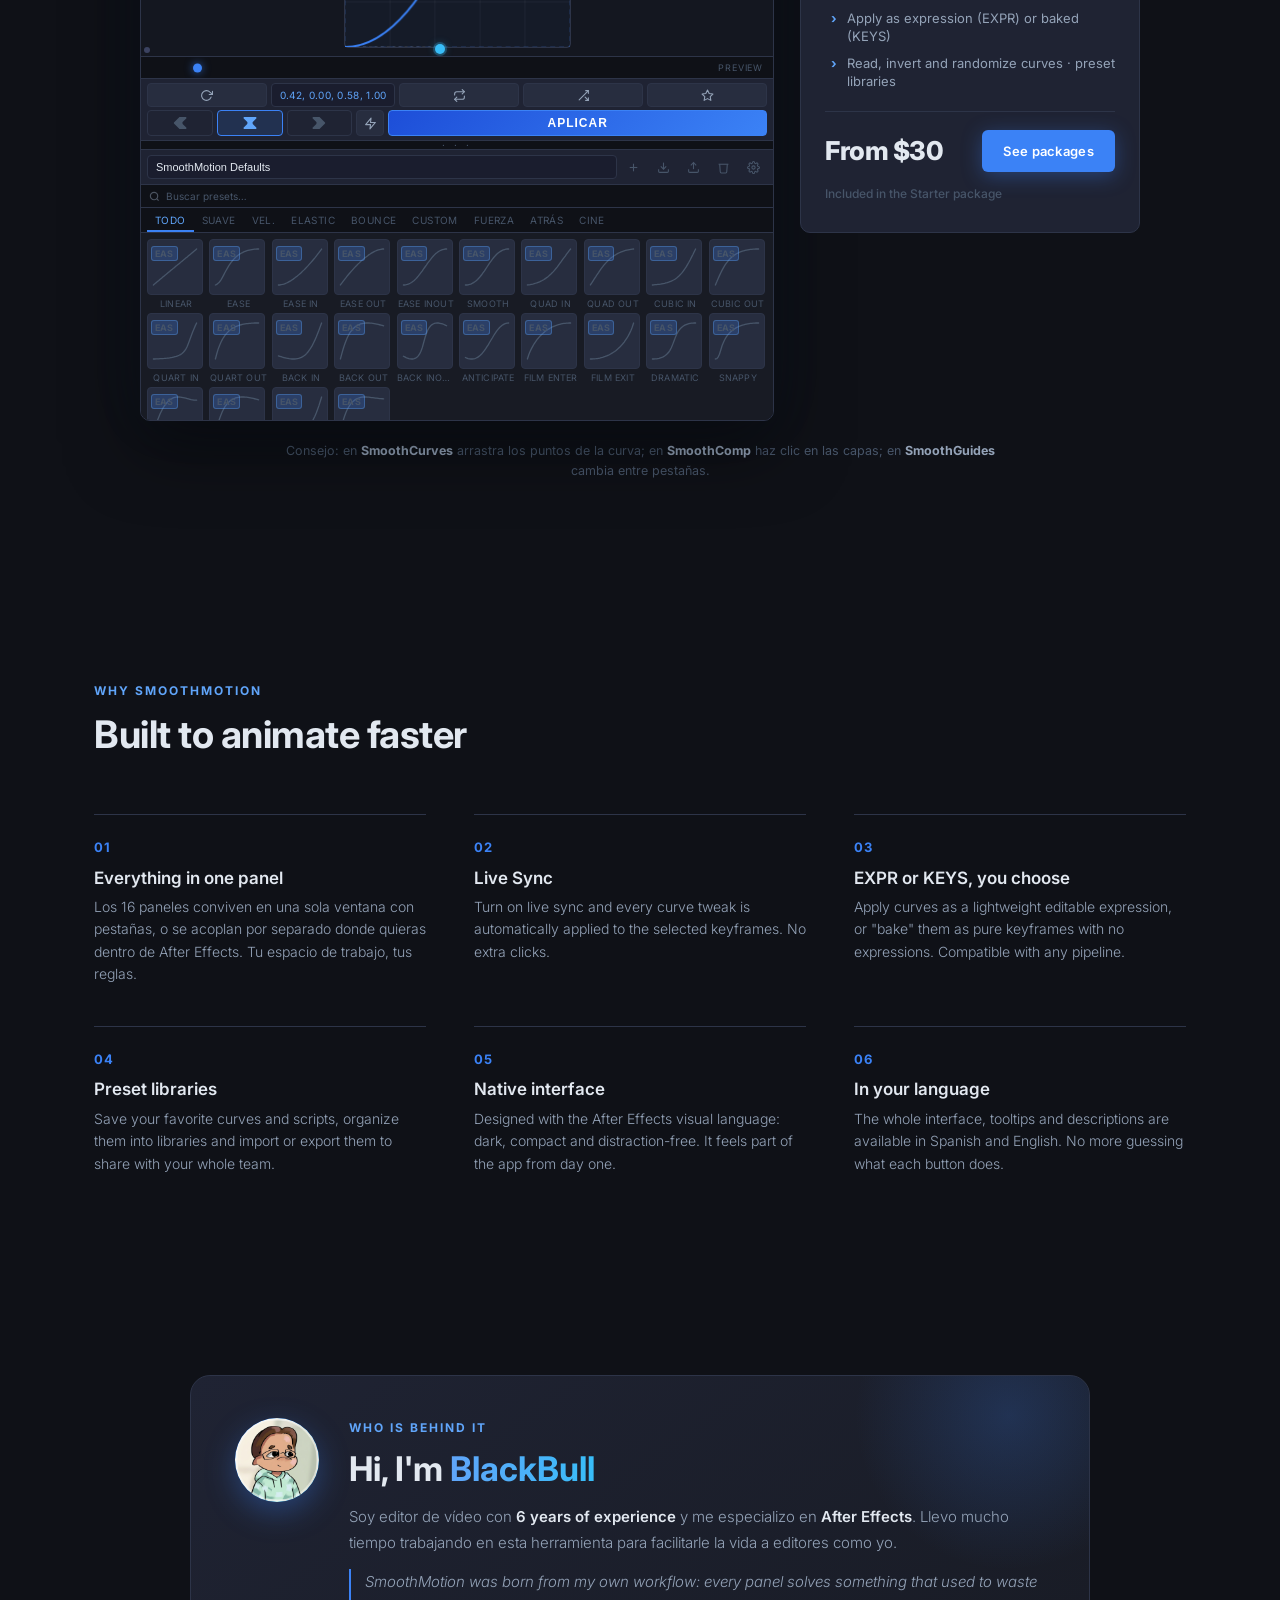
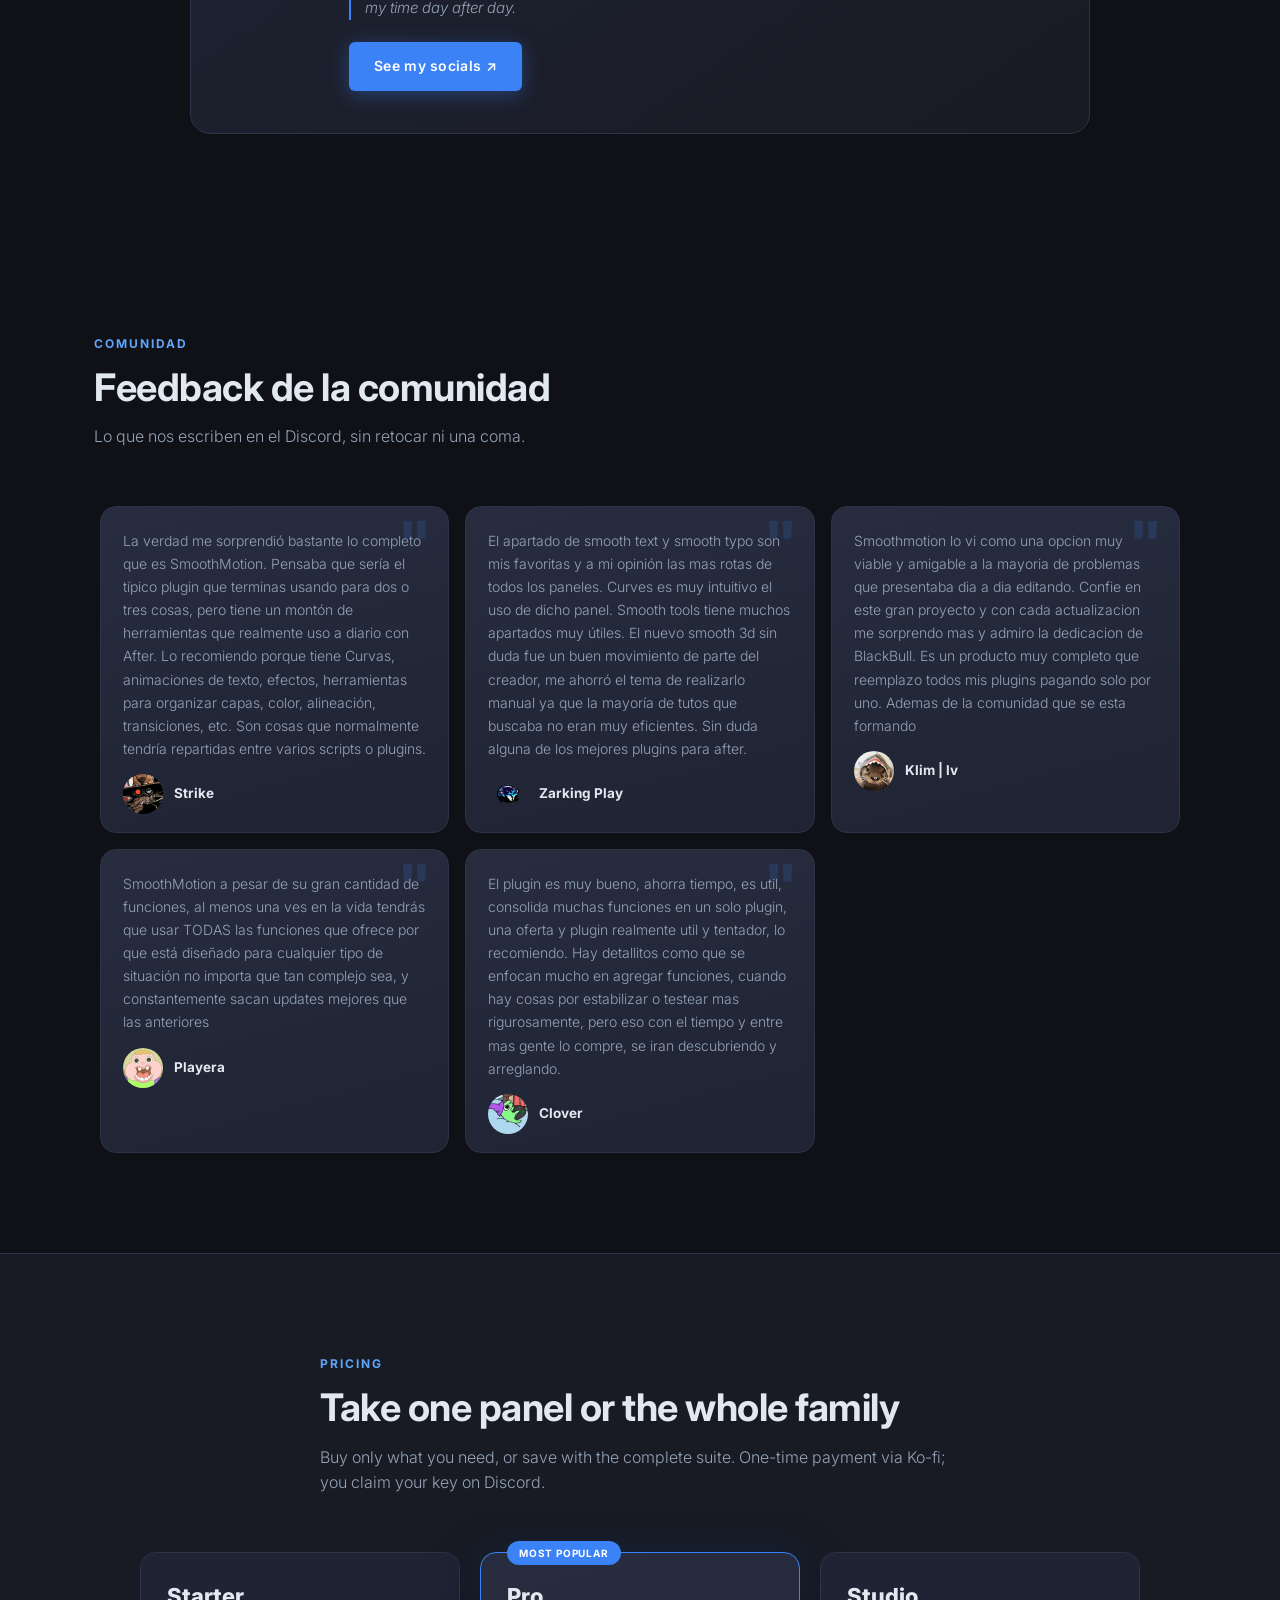
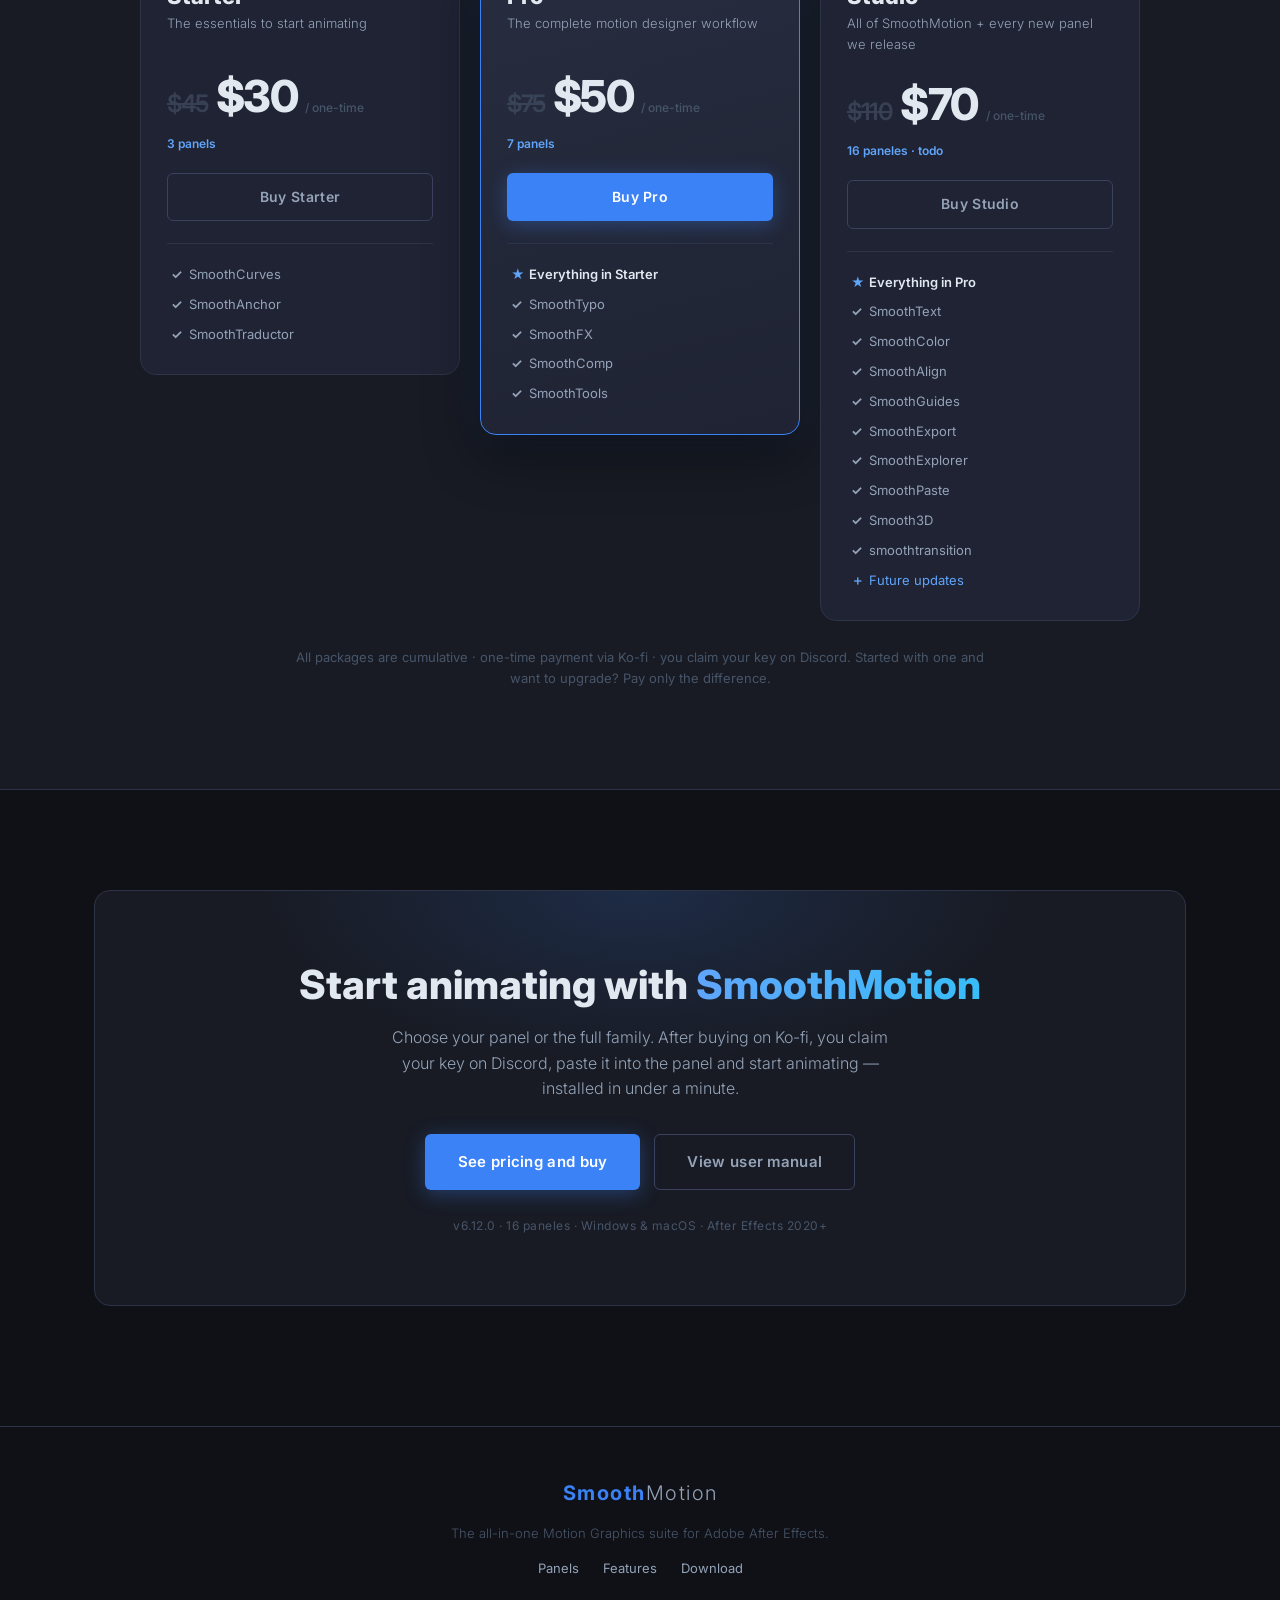
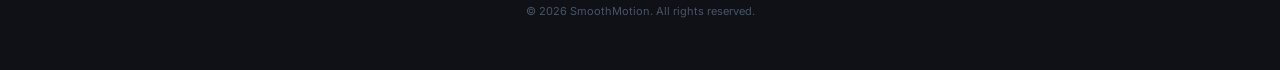
==== commit a7dc5de0: "Add files via upload" ====
--- a/index.html
+++ b/index.html
@@ -224,6 +224,16 @@
     </div>
   </section>
 
+  <!-- ===== OPINIONES ===== -->
+  <section id="opiniones" class="section">
+    <div class="section-head reveal">
+      <span class="kicker">Comunidad</span>
+      <h2>Feedback de la comunidad</h2>
+      <p>Lo que nos escriben en el Discord, sin retocar ni una coma.</p>
+    </div>
+    <div class="voices" id="voicesGrid"><!-- generado por JS --></div>
+  </section>
+
   <!-- ===== PRECIOS ===== -->
   <section id="precios" class="section section-alt">
     <div class="section-head reveal">
@@ -233,11 +243,13 @@
         tu key se reclama en el Discord.</p>
     </div>
 
-    <div class="promo-banner reveal">
+    <div class="promo-banner reveal" id="promoBanner">
       <span class="promo-spark" aria-hidden="true">✦</span>
       <div class="promo-txt">
         <strong class="promo-big">20&#37; EXTRA de descuento</strong>
         <span class="promo-sub">en los tres paquetes, encima del precio ya rebajado</span>
+        <div class="promo-count" id="promoCount"><!-- lo pinta main.js --></div>
+        <span class="promo-ends">La oferta termina el 16 de agosto</span>
       </div>
       <span class="promo-spark" aria-hidden="true">✦</span>
     </div>
--- a/css/style.css
+++ b/css/style.css
@@ -817,6 +817,102 @@
   .promo-banner { animation: none; }
   .promo-spark  { animation: none; opacity: 0.85; }
 }
+
+/* Contador de la oferta */
+.promo-count { display: flex; align-items: center; gap: 5px; justify-content: center; margin-top: 8px; }
+.cd-box {
+  background: rgba(0,0,0,0.24);
+  border-radius: 8px;
+  display: flex;
+  flex-direction: column;
+  align-items: center;
+  min-width: 42px;
+  padding: 4px 6px 3px;
+}
+.cd-box b {
+  color: #fff;
+  font-size: 17px;
+  font-weight: 800;
+  line-height: 1;
+  font-variant-numeric: tabular-nums;   /* que no baile al cambiar de cifra */
+}
+.cd-box i {
+  color: rgba(255,255,255,0.72);
+  font-size: 8.5px;
+  font-style: normal;
+  letter-spacing: 0.6px;
+  text-transform: uppercase;
+}
+.cd-sep { color: rgba(255,255,255,0.45); font-weight: 800; padding-bottom: 8px; }
+.promo-ends {
+  color: rgba(255,255,255,0.78);
+  display: block;
+  font-size: 10.5px;
+  margin-top: 6px;
+}
+
+/* ── Opiniones ────────────────────────────────────────────────────────── */
+.voices {
+  display: grid;
+  gap: 16px;
+  grid-template-columns: repeat(auto-fit, minmax(280px, 1fr));
+  margin: 0 auto;
+  max-width: 1080px;
+}
+.voice {
+  background: linear-gradient(165deg, var(--ec-bg-elevated), var(--ec-bg-surface));
+  border: 1px solid var(--ec-border);
+  border-radius: 16px;
+  display: flex;
+  flex-direction: column;
+  gap: 14px;
+  margin: 0;
+  padding: 22px 22px 18px;
+  position: relative;
+  transition: border-color .18s, transform .18s;
+}
+.voice:hover { border-color: var(--ec-blue); transform: translateY(-2px); }
+/* Comilla de fondo: da aire de cita sin meter una imagen */
+.voice::before {
+  color: var(--ec-blue);
+  content: '"';
+  font-size: 62px;
+  font-weight: 800;
+  line-height: 1;
+  opacity: 0.16;
+  position: absolute;
+  right: 18px;
+  top: 6px;
+}
+.voice-text {
+  color: var(--ec-text-secondary);
+  font-size: 14px;
+  font-weight: 300;
+  line-height: 1.65;
+  margin: 0;
+  position: relative;
+  white-space: pre-line;      /* respeta los saltos de línea del mensaje */
+}
+.voice-who { align-items: center; display: flex; gap: 11px; }
+.voice-pic {
+  border-radius: 50%;
+  flex: 0 0 auto;
+  height: 40px;
+  object-fit: cover;
+  width: 40px;
+}
+.voice-ini {
+  align-items: center;
+  color: #fff;
+  display: flex;
+  font-size: 14px;
+  font-weight: 700;
+  justify-content: center;
+  letter-spacing: 0.5px;
+}
+.voice-meta { display: flex; flex-direction: column; line-height: 1.3; }
+.voice-meta b { color: var(--ec-text-primary); font-size: 13.5px; font-weight: 700; }
+.voice-meta i { color: var(--ec-text-muted); font-size: 11px; font-style: normal; }
 
 /* Insignia del descuento en cada tarjeta. Va a la DERECHA para no chocar con
    la de "Mas popular", que ocupa la izquierda. */
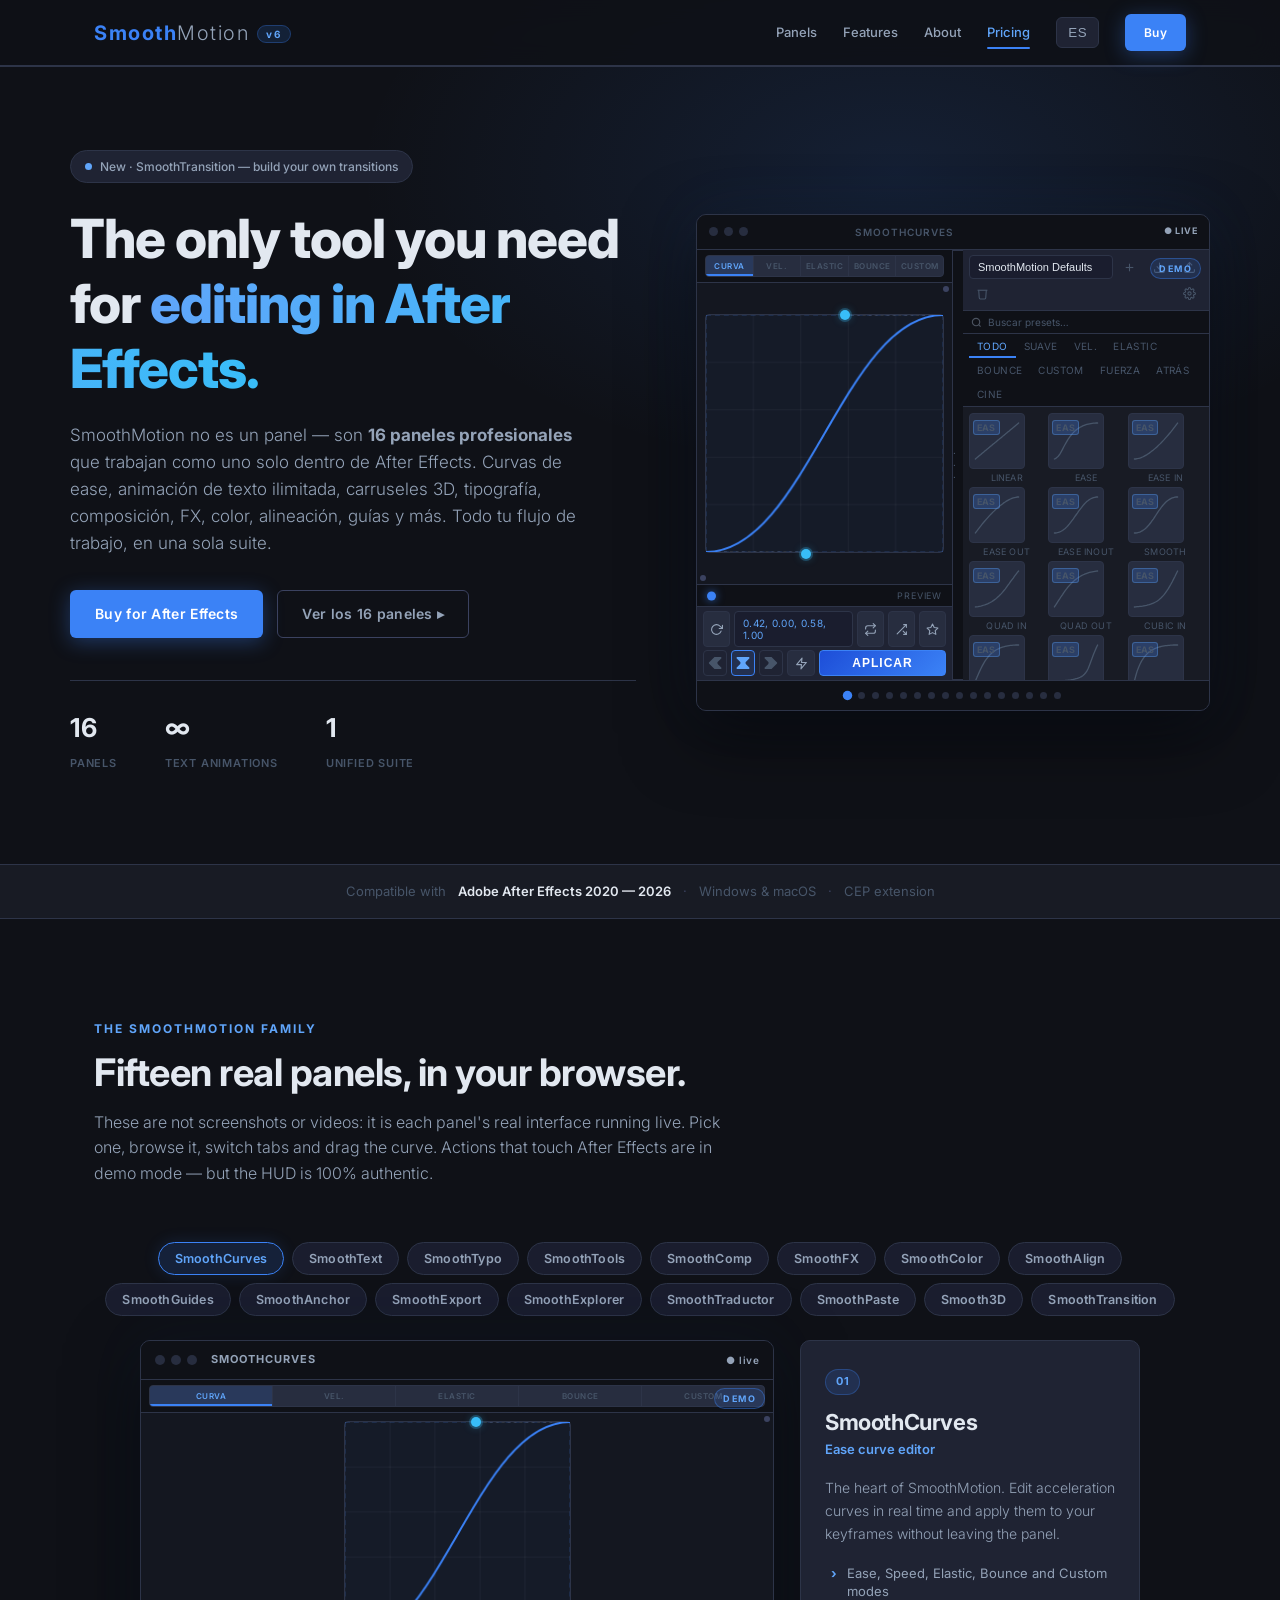
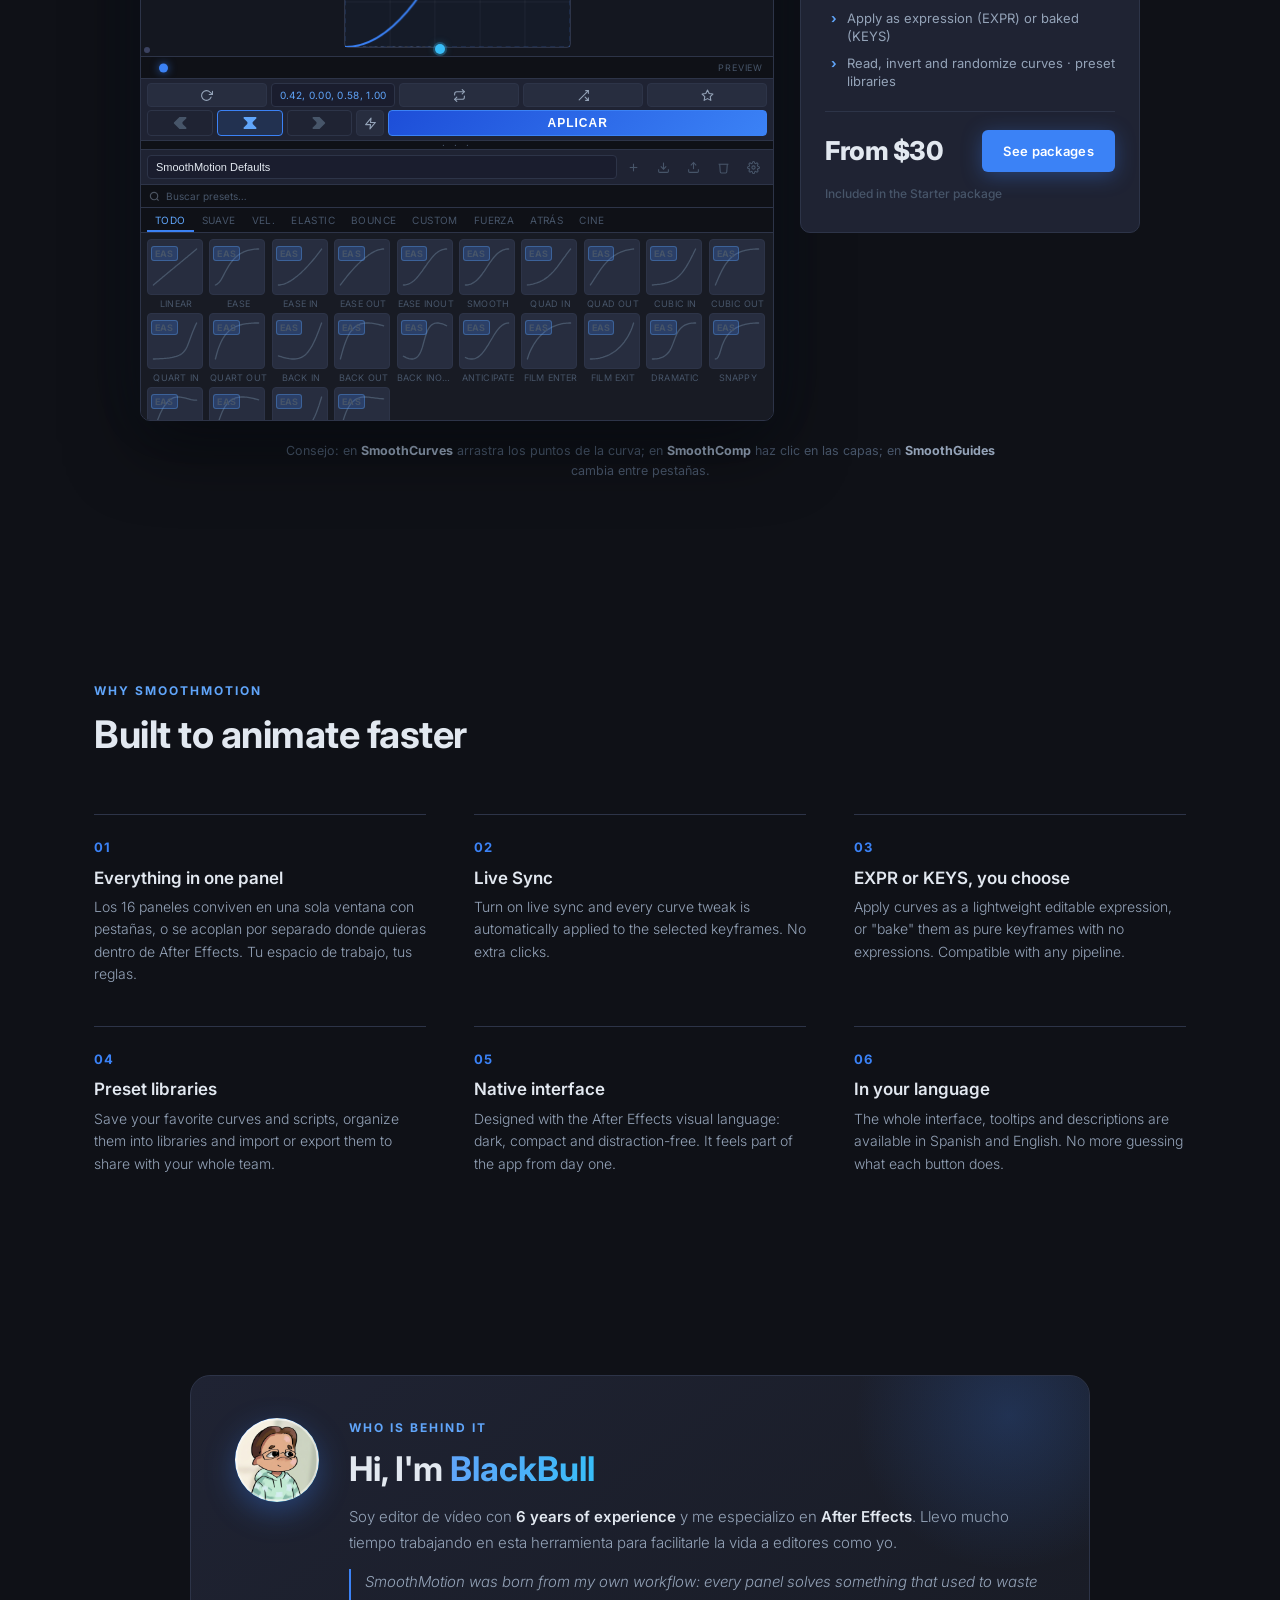
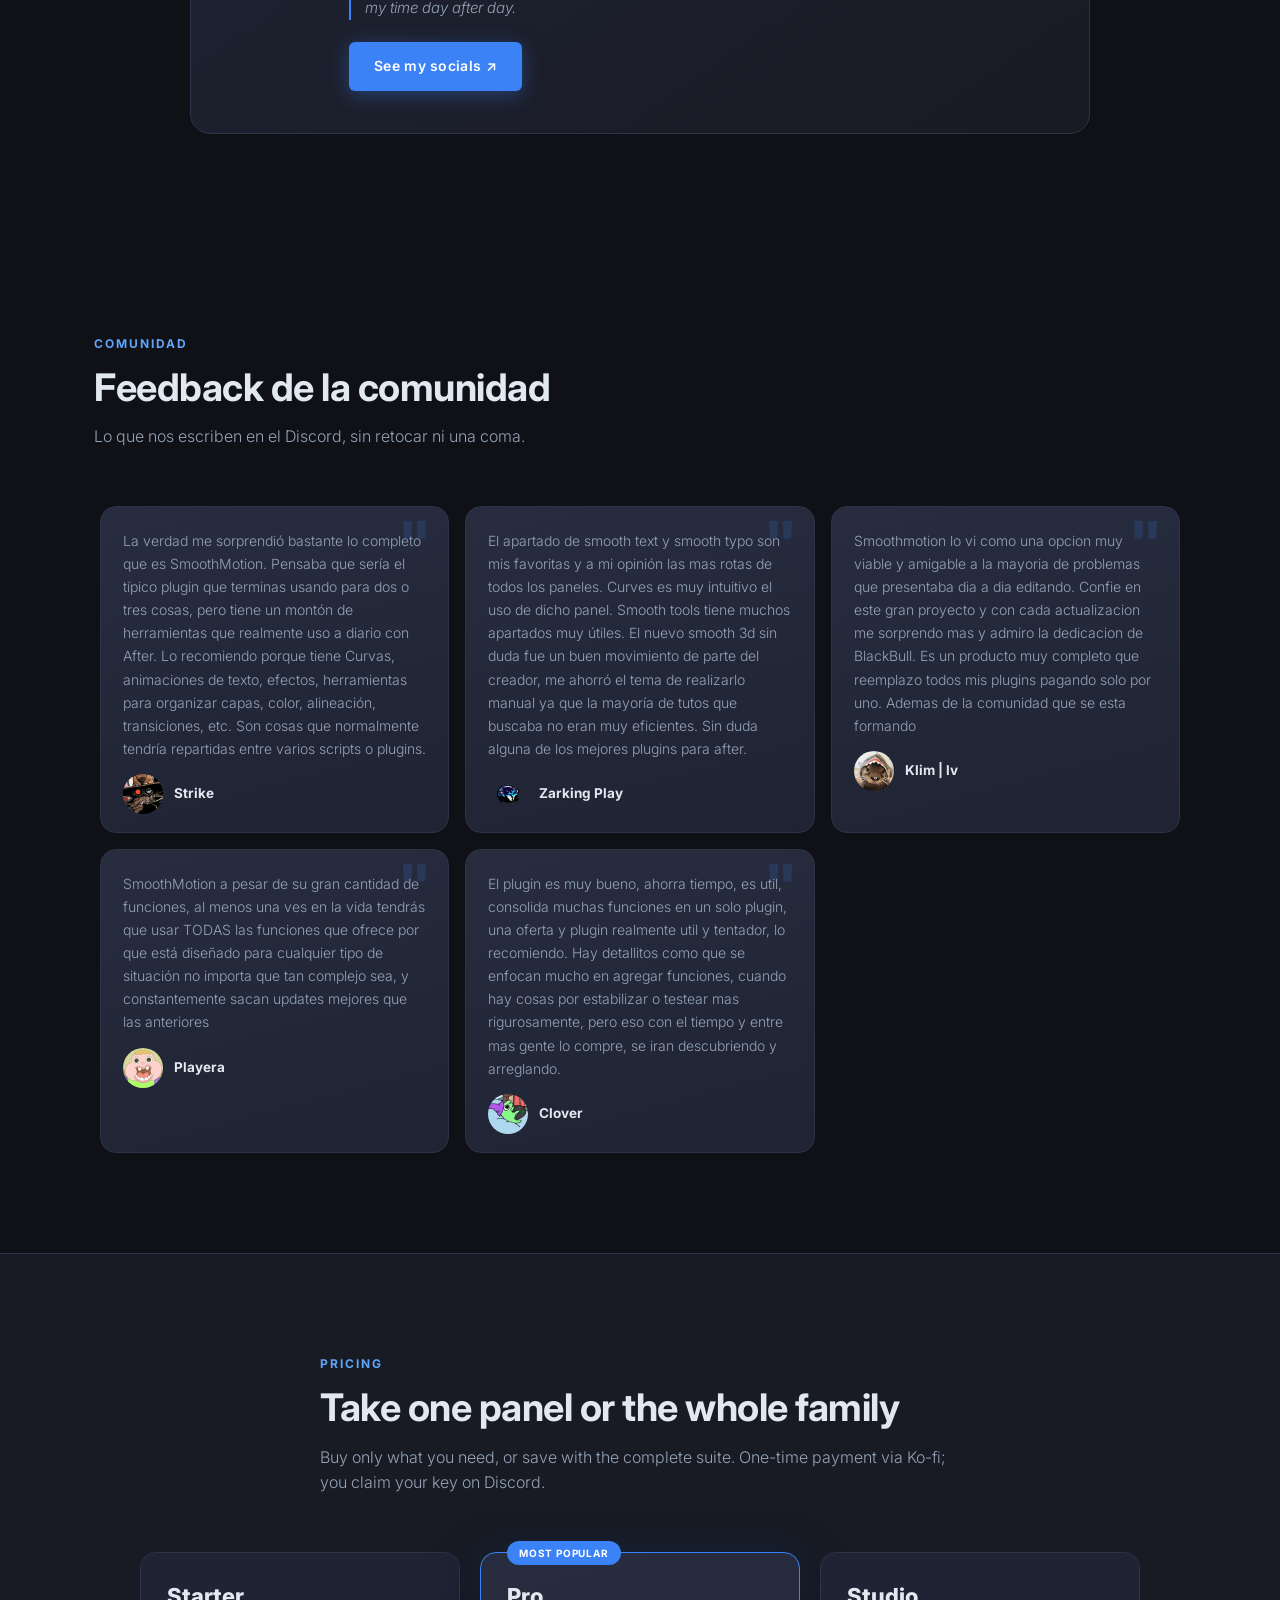
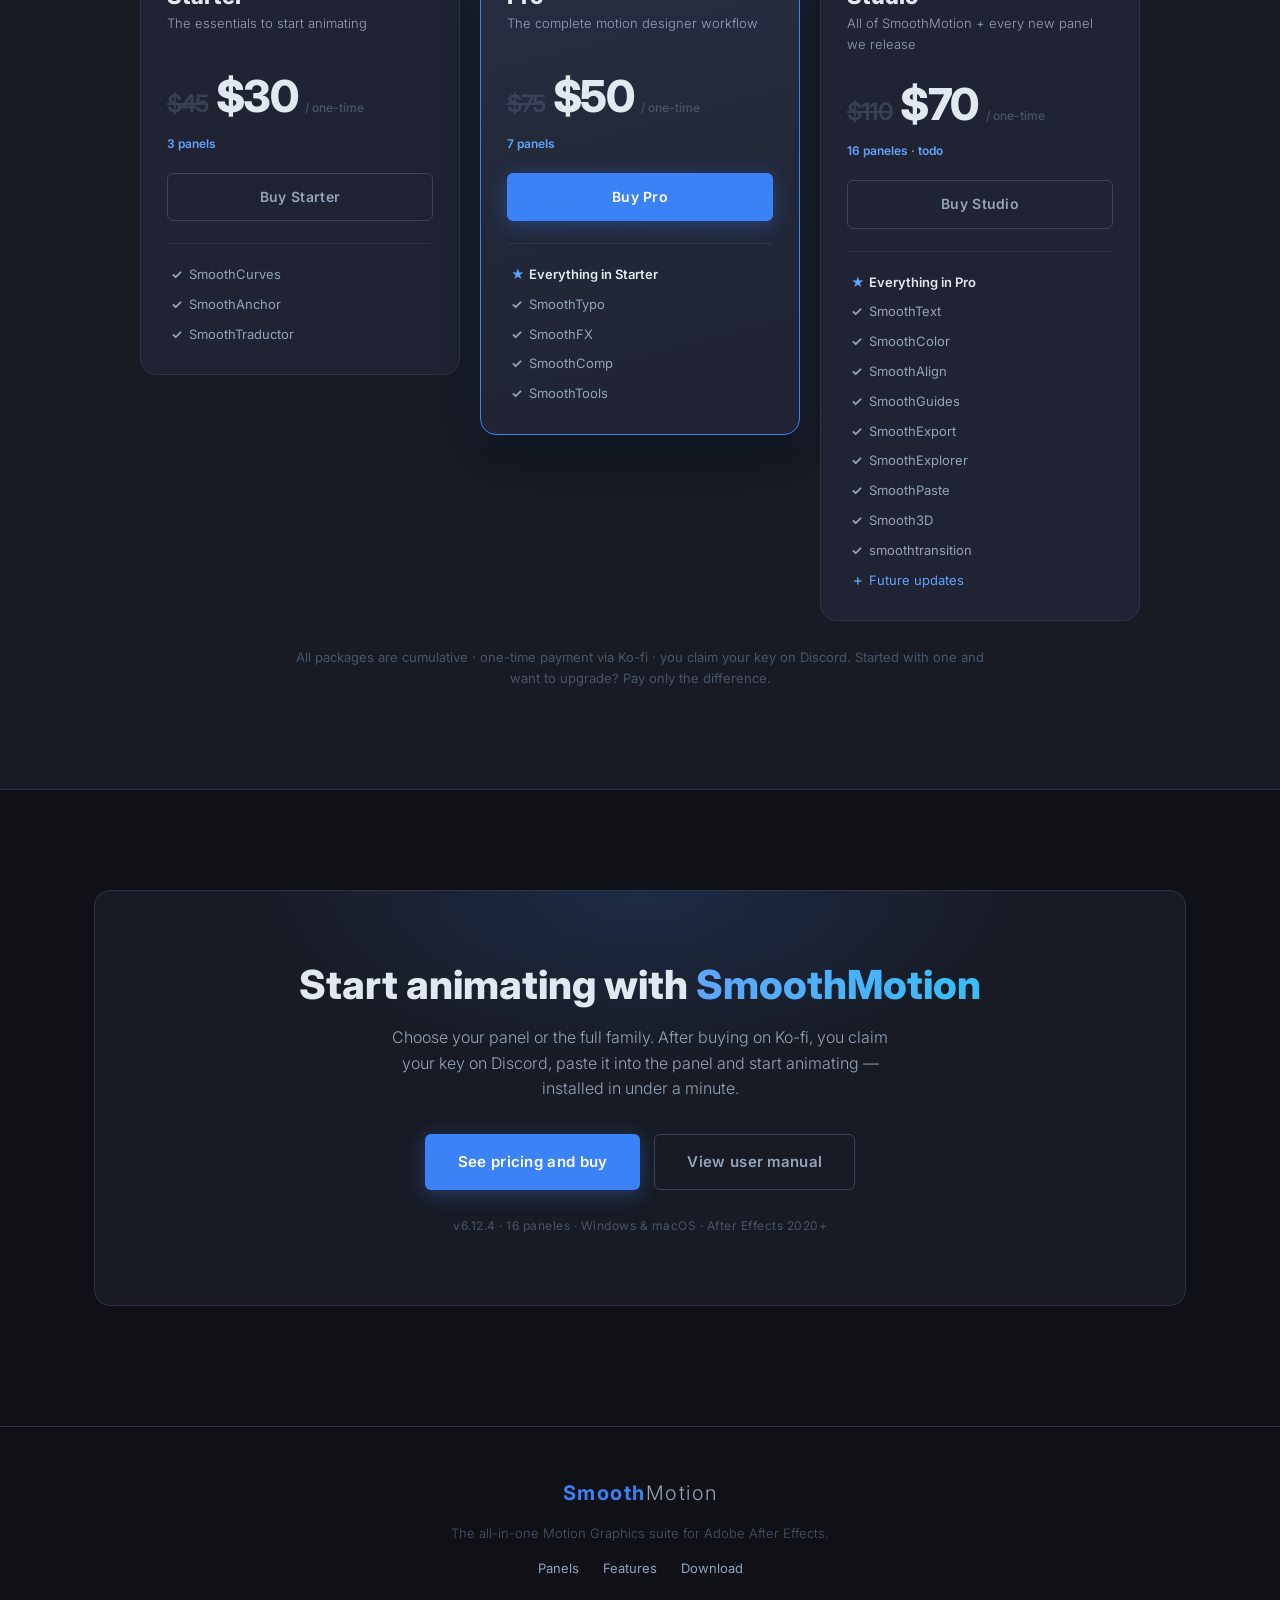
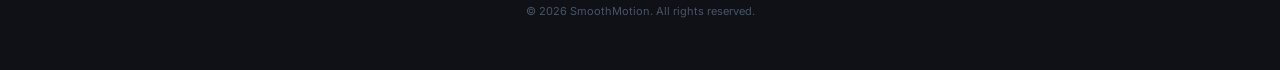
==== commit 1a8d3974: "Add files via upload" ====
--- a/index.html
+++ b/index.html
@@ -18,7 +18,7 @@
   <link rel="preconnect" href="https://fonts.gstatic.com" crossorigin />
   <link rel="preload" as="style" href="https://fonts.googleapis.com/css2?family=Inter:wght@300;400;500;600;700;800&display=swap" />
   <link href="https://fonts.googleapis.com/css2?family=Inter:wght@300;400;500;600;700;800&display=swap" rel="stylesheet" />
-  <link rel="stylesheet" href="css/style.css?v=6.12.0" />
+  <link rel="stylesheet" href="css/style.css?v=6.12.4" />
 </head>
 <body>
 
@@ -269,7 +269,7 @@
         <a href="#precios" class="btn btn-primary btn-lg">Ver precios y comprar</a>
         <button type="button" class="btn btn-ghost btn-lg" id="openManual">Ver manual de usuario</button>
       </div>
-      <span class="cta-note">v6.12.0 · 16 paneles · Windows &amp; macOS · After Effects 2020+</span>
+      <span class="cta-note">v6.12.4 · 16 paneles · Windows &amp; macOS · After Effects 2020+</span>
     </div>
   </section>
 
@@ -305,8 +305,8 @@
     </div>
   </div>
 
-  <script src="js/i18n.js?v=6.12.0"></script>
-  <script src="js/i18n-en.js?v=6.12.0"></script>
-  <script src="js/main.js?v=6.12.0"></script>
+  <script src="js/i18n.js?v=6.12.4"></script>
+  <script src="js/i18n-en.js?v=6.12.4"></script>
+  <script src="js/main.js?v=6.12.4"></script>
 </body>
 </html>
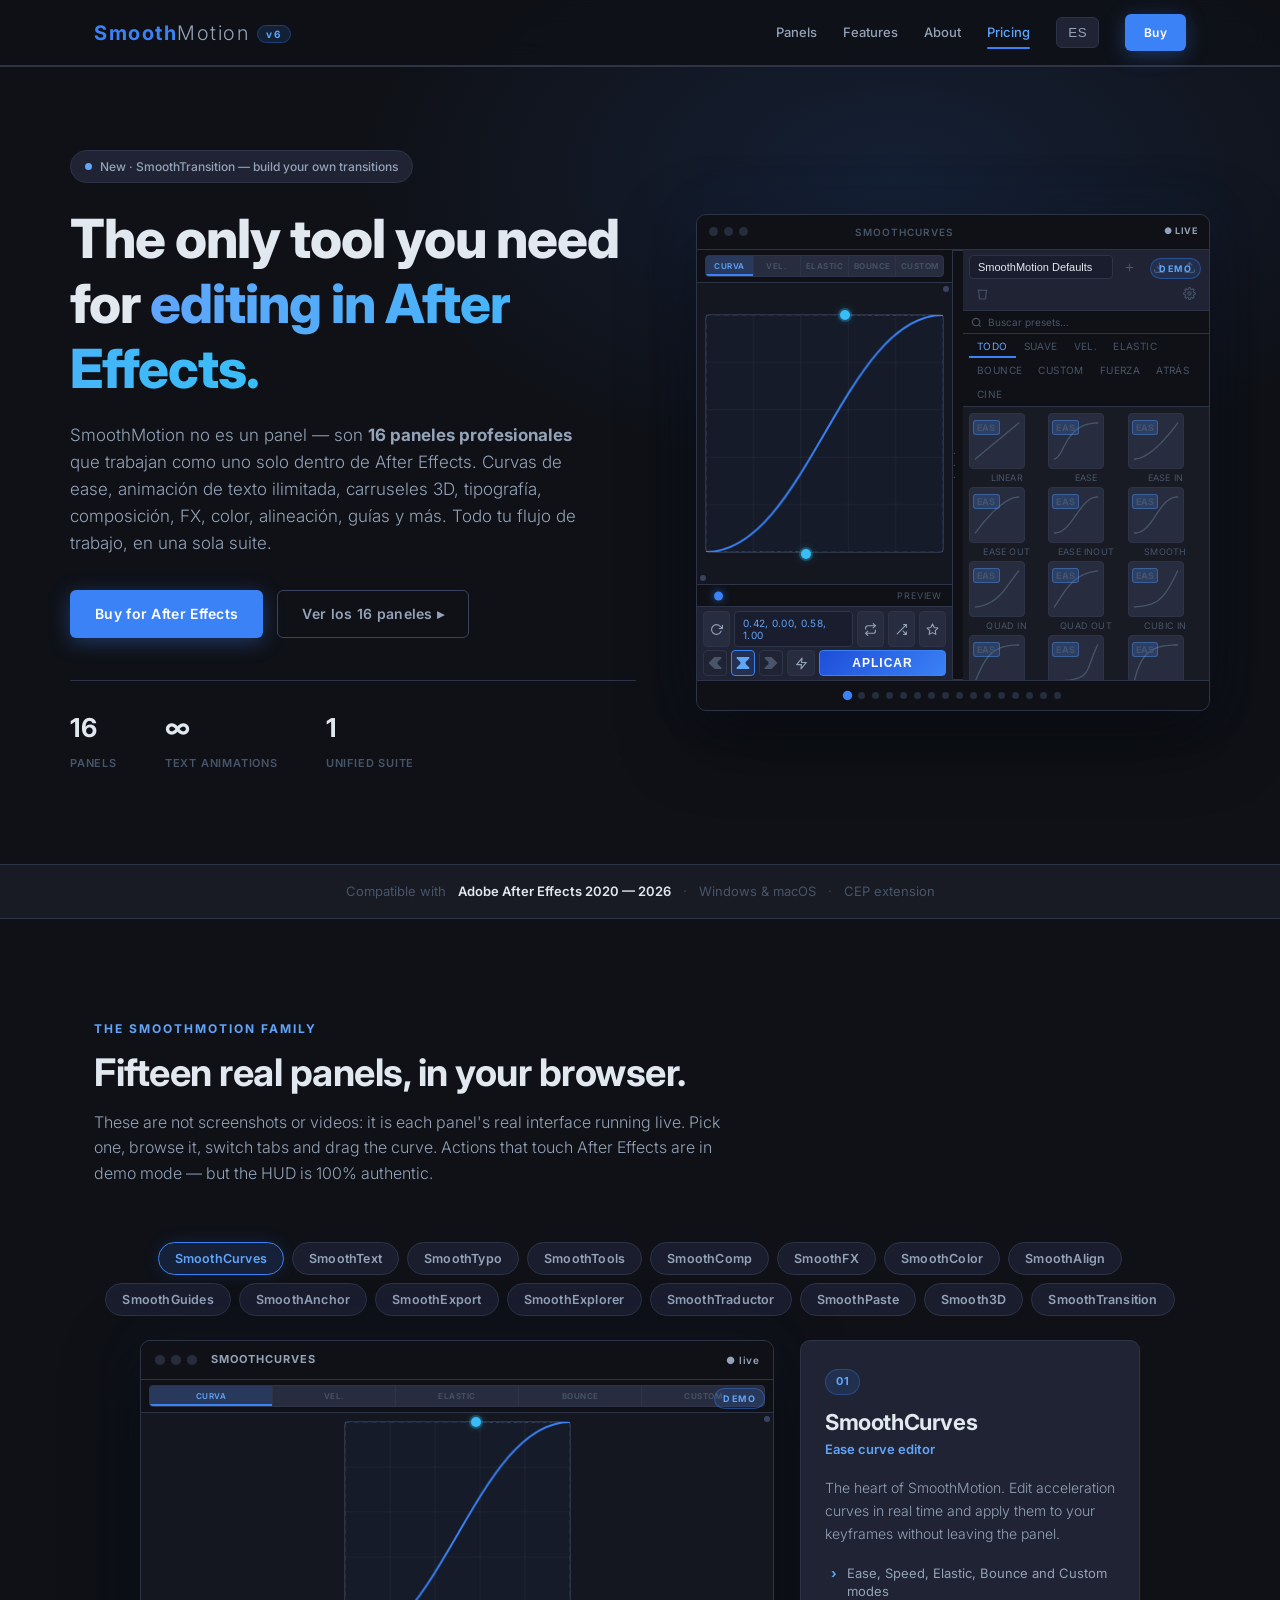
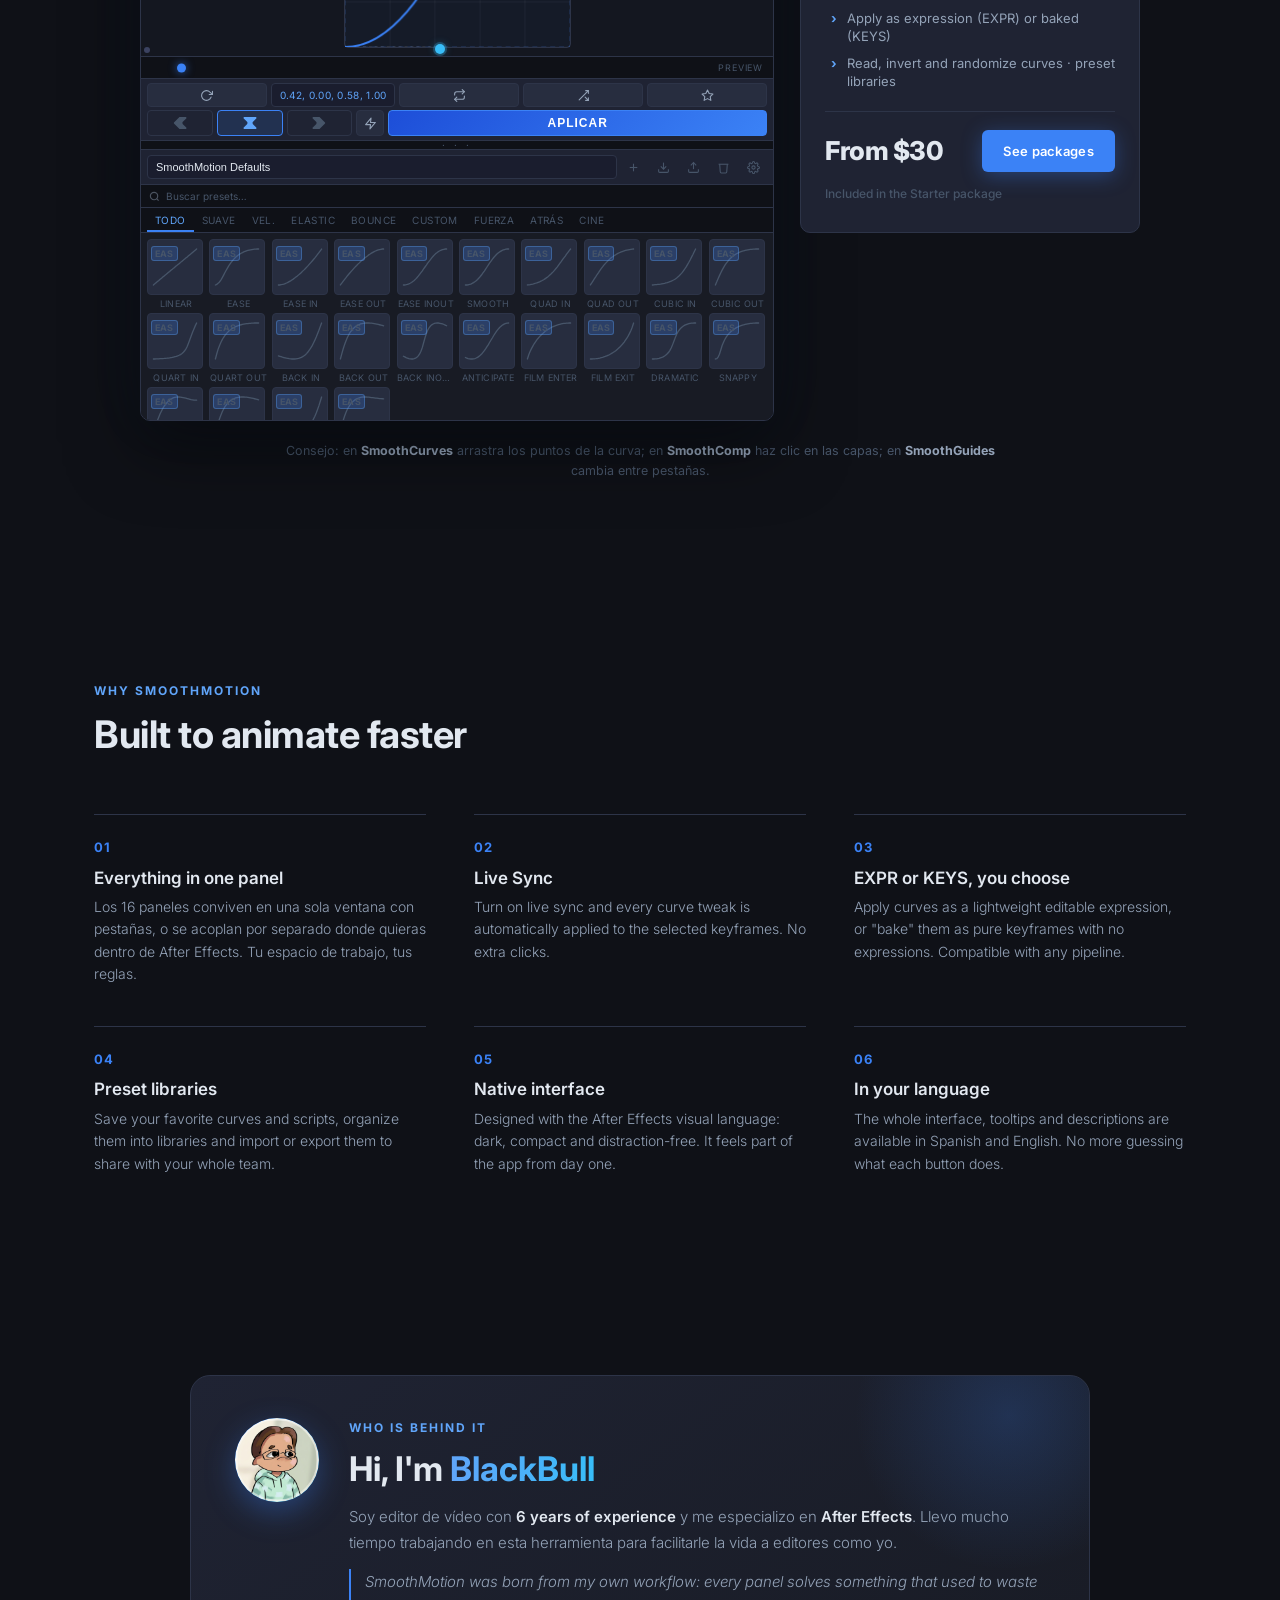
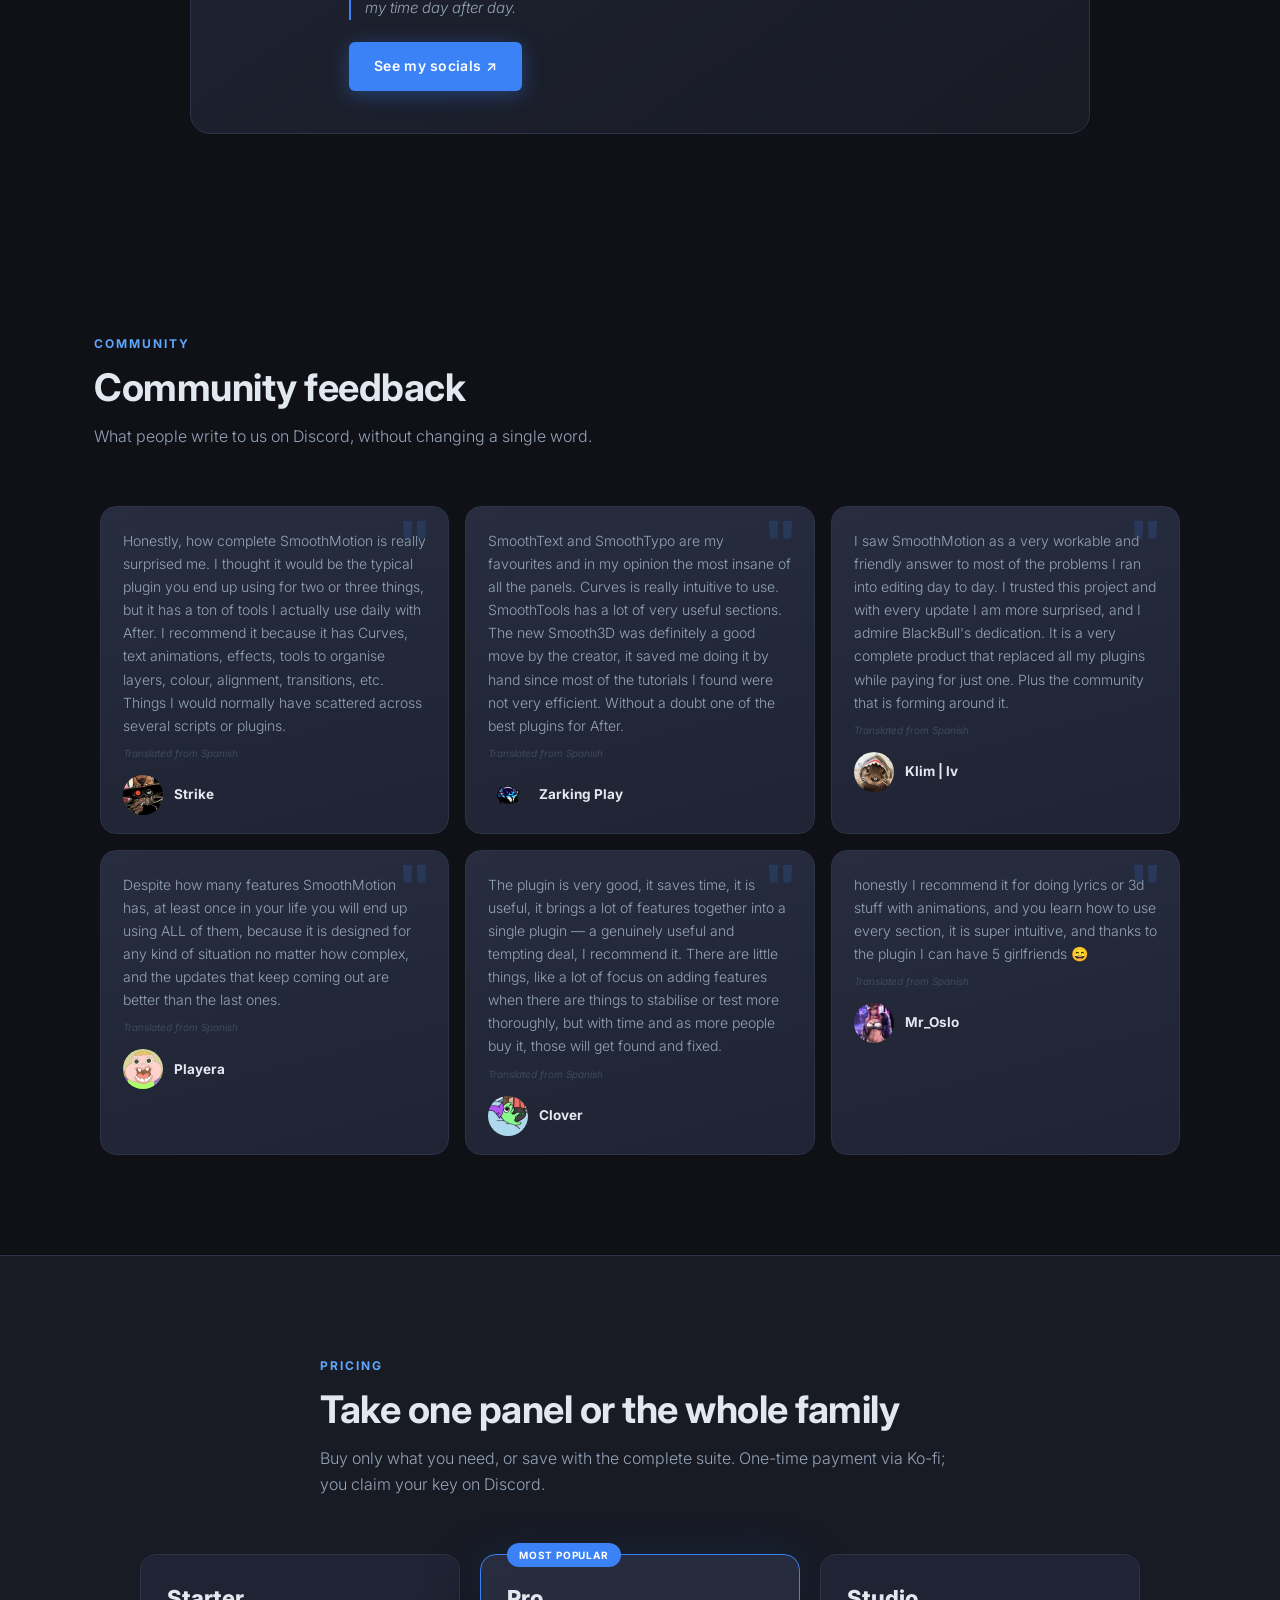
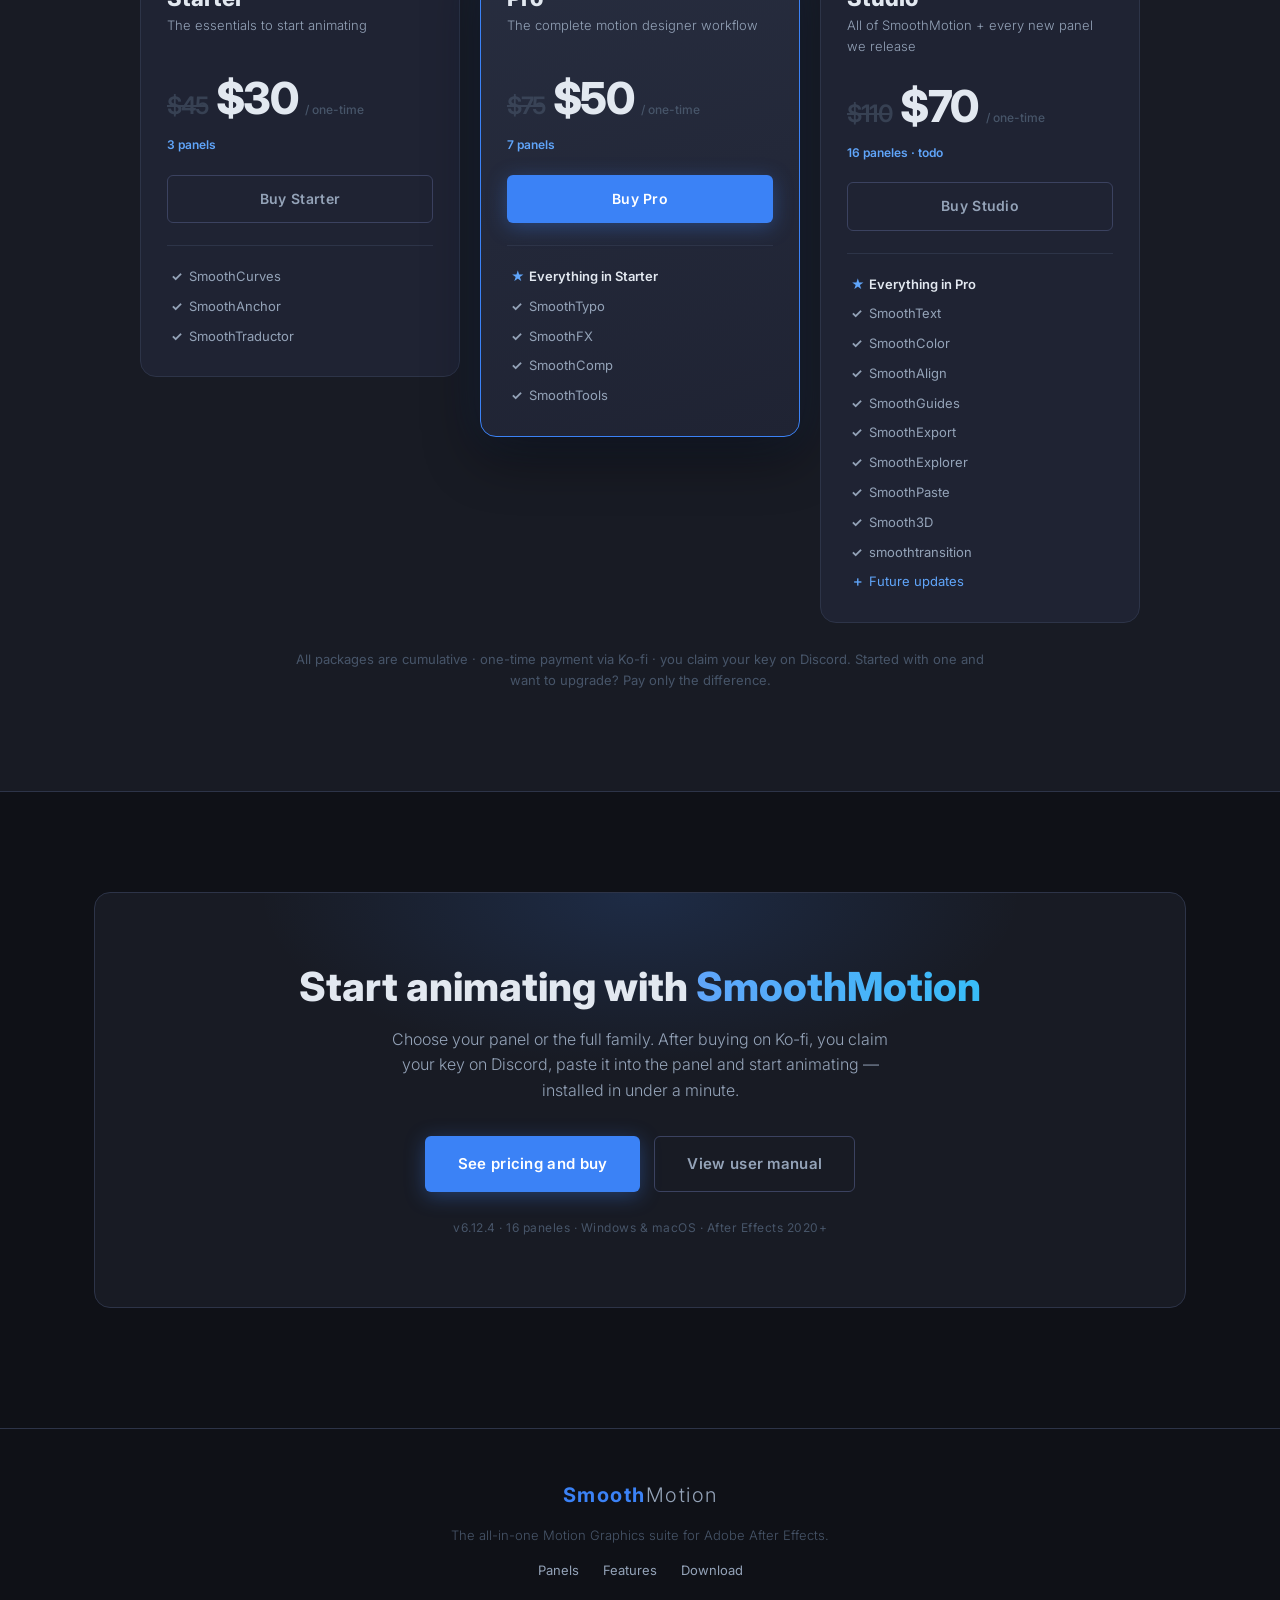
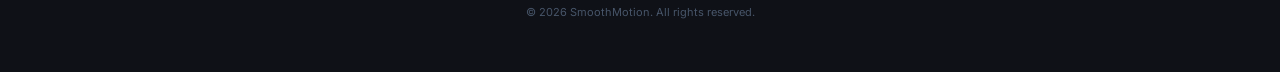
==== commit 1d94d9b7: "Add files via upload" ====
--- a/index.html
+++ b/index.html
@@ -18,7 +18,7 @@
   <link rel="preconnect" href="https://fonts.gstatic.com" crossorigin />
   <link rel="preload" as="style" href="https://fonts.googleapis.com/css2?family=Inter:wght@300;400;500;600;700;800&display=swap" />
   <link href="https://fonts.googleapis.com/css2?family=Inter:wght@300;400;500;600;700;800&display=swap" rel="stylesheet" />
-  <link rel="stylesheet" href="css/style.css?v=6.12.4" />
+  <link rel="stylesheet" href="css/style.css?v=6.16.2" />
 </head>
 <body>
 
@@ -246,7 +246,9 @@
     <div class="promo-banner reveal" id="promoBanner">
       <span class="promo-spark" aria-hidden="true">✦</span>
       <div class="promo-txt">
-        <strong class="promo-big">20&#37; EXTRA de descuento</strong>
+        <strong class="promo-big">20&#37; EXTRA de descuento gracias a
+          <a class="promo-cred" data-no-i18n href="https://www.tiktok.com/@ubrayshit"
+             target="_blank" rel="noopener">@Ubray</a></strong>
         <span class="promo-sub">en los tres paquetes, encima del precio ya rebajado</span>
         <div class="promo-count" id="promoCount"><!-- lo pinta main.js --></div>
         <span class="promo-ends">La oferta termina el 16 de agosto</span>
@@ -305,8 +307,8 @@
     </div>
   </div>
 
-  <script src="js/i18n.js?v=6.12.4"></script>
-  <script src="js/i18n-en.js?v=6.12.4"></script>
-  <script src="js/main.js?v=6.12.4"></script>
+  <script src="js/i18n.js?v=6.16.2"></script>
+  <script src="js/i18n-en.js?v=6.16.2"></script>
+  <script src="js/main.js?v=6.16.2"></script>
 </body>
 </html>
--- a/css/style.css
+++ b/css/style.css
@@ -796,6 +796,15 @@
   line-height: 1.15;
   text-shadow: 0 1px 10px rgba(0,0,0,0.22);
 }
+/* Crédito al creador que trae al visitante (link a su perfil) */
+.promo-cred {
+  border-bottom: 1.5px solid rgba(255,255,255,0.55);
+  color: #fff;
+  text-decoration: none;
+  transition: border-color 0.18s ease, opacity 0.18s ease;
+  white-space: nowrap;
+}
+.promo-cred:hover { border-bottom-color: #fff; opacity: 0.86; }
 .promo-sub { color: rgba(255,255,255,0.9); font-size: 12px; font-weight: 400; }
 .promo-spark {
   animation: promo-twinkle 2.4s ease-in-out infinite;
@@ -893,6 +902,19 @@
   position: relative;
   white-space: pre-line;      /* respeta los saltos de línea del mensaje */
 }
+/* Aviso de traducción: los mensajes se escribieron en español, así que en
+   inglés se dice claramente que lo que se lee es una traducción. En español
+   no se muestra, porque ahí son las palabras originales. */
+.voice-tr { display: none; }
+html[lang="en"] .voice-tr {
+  color: var(--ec-text-muted);
+  display: block;
+  font-size: 10px;
+  font-style: italic;
+  margin-top: -6px;
+  opacity: .75;
+}
+
 .voice-who { align-items: center; display: flex; gap: 11px; }
 .voice-pic {
   border-radius: 50%;
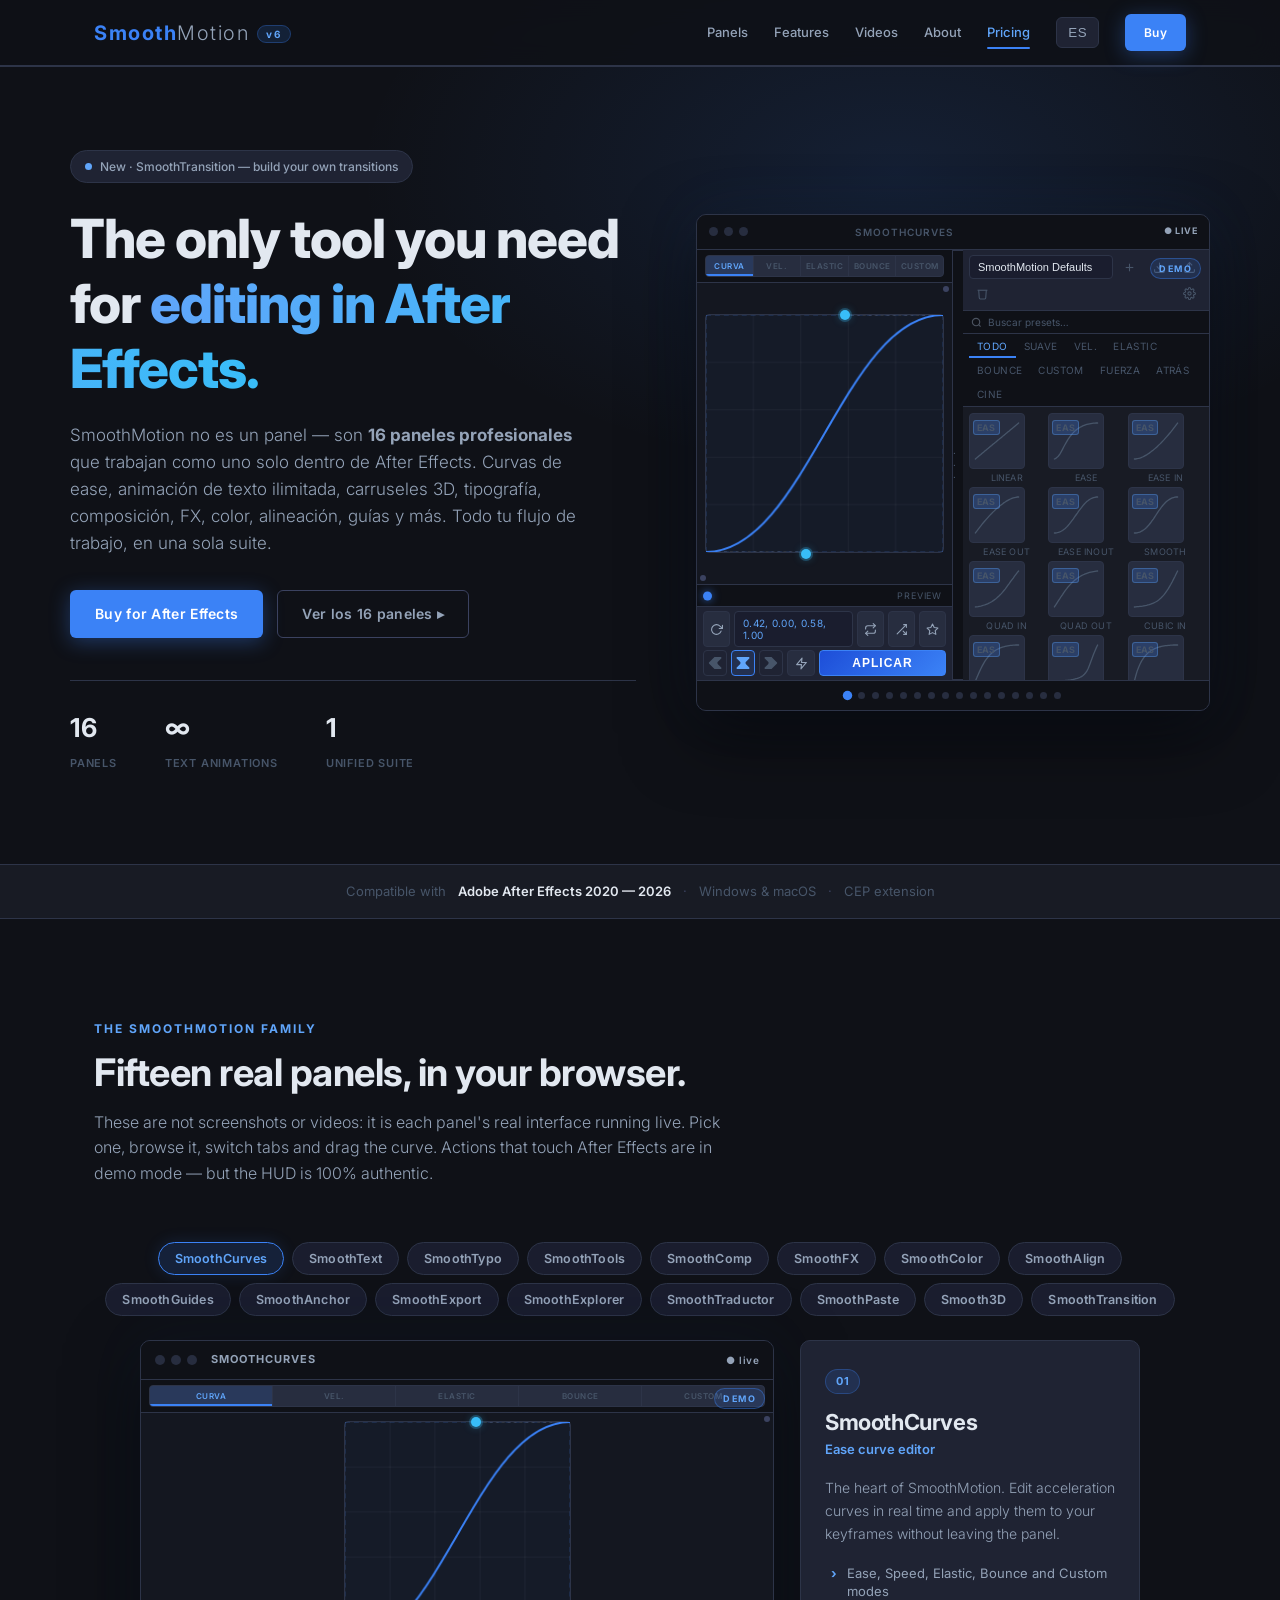
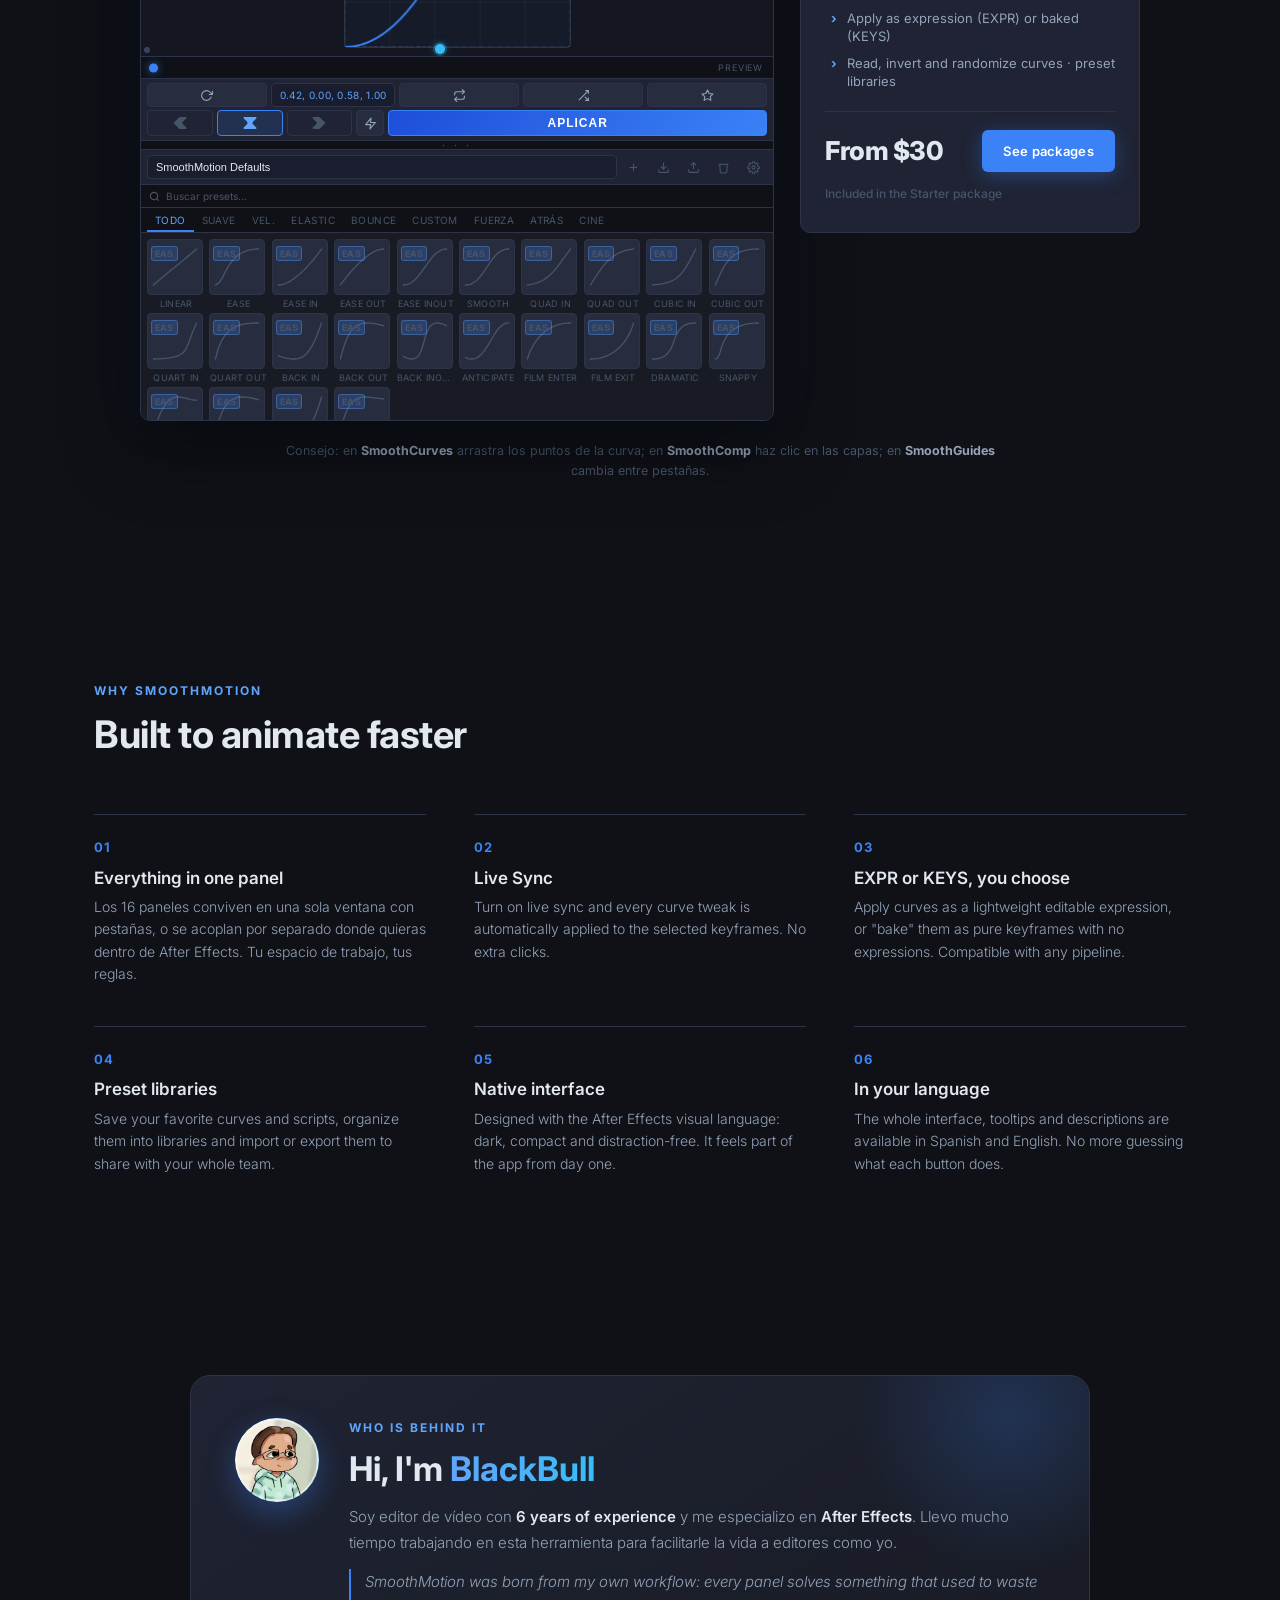
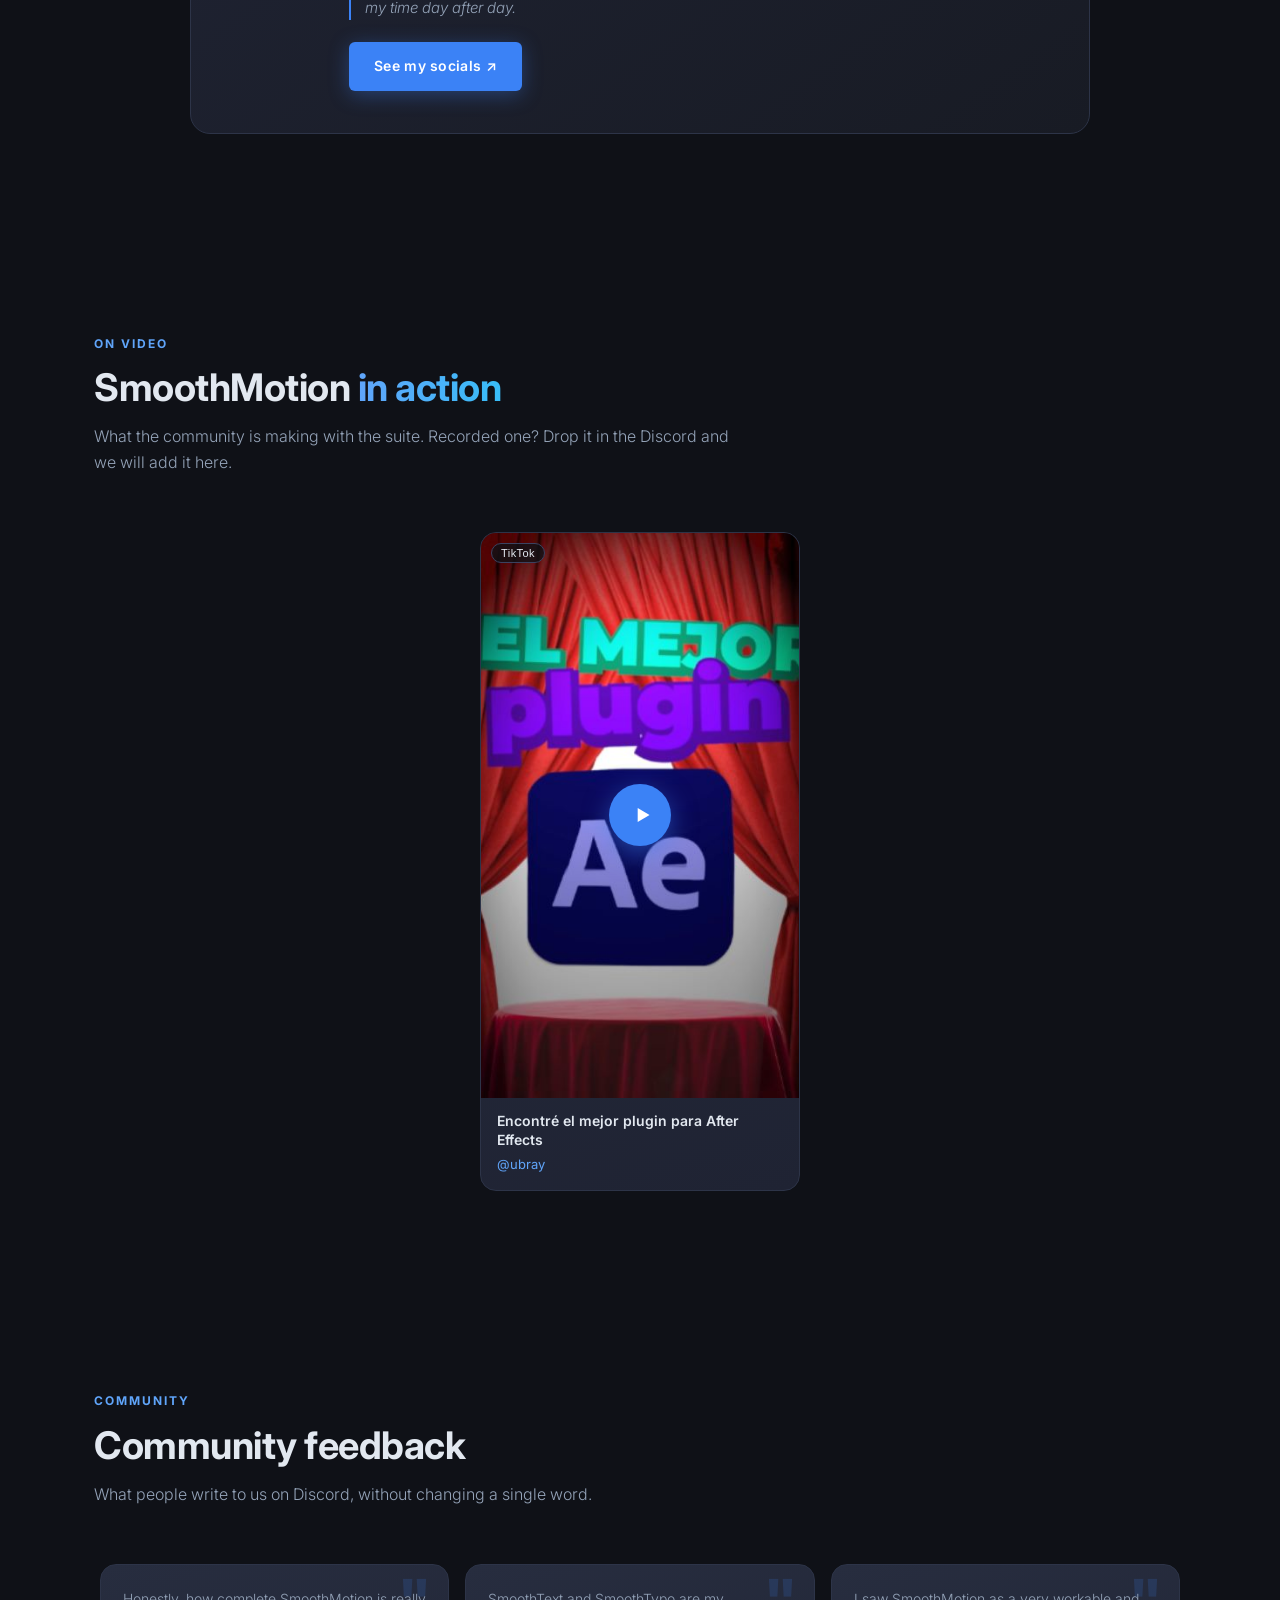
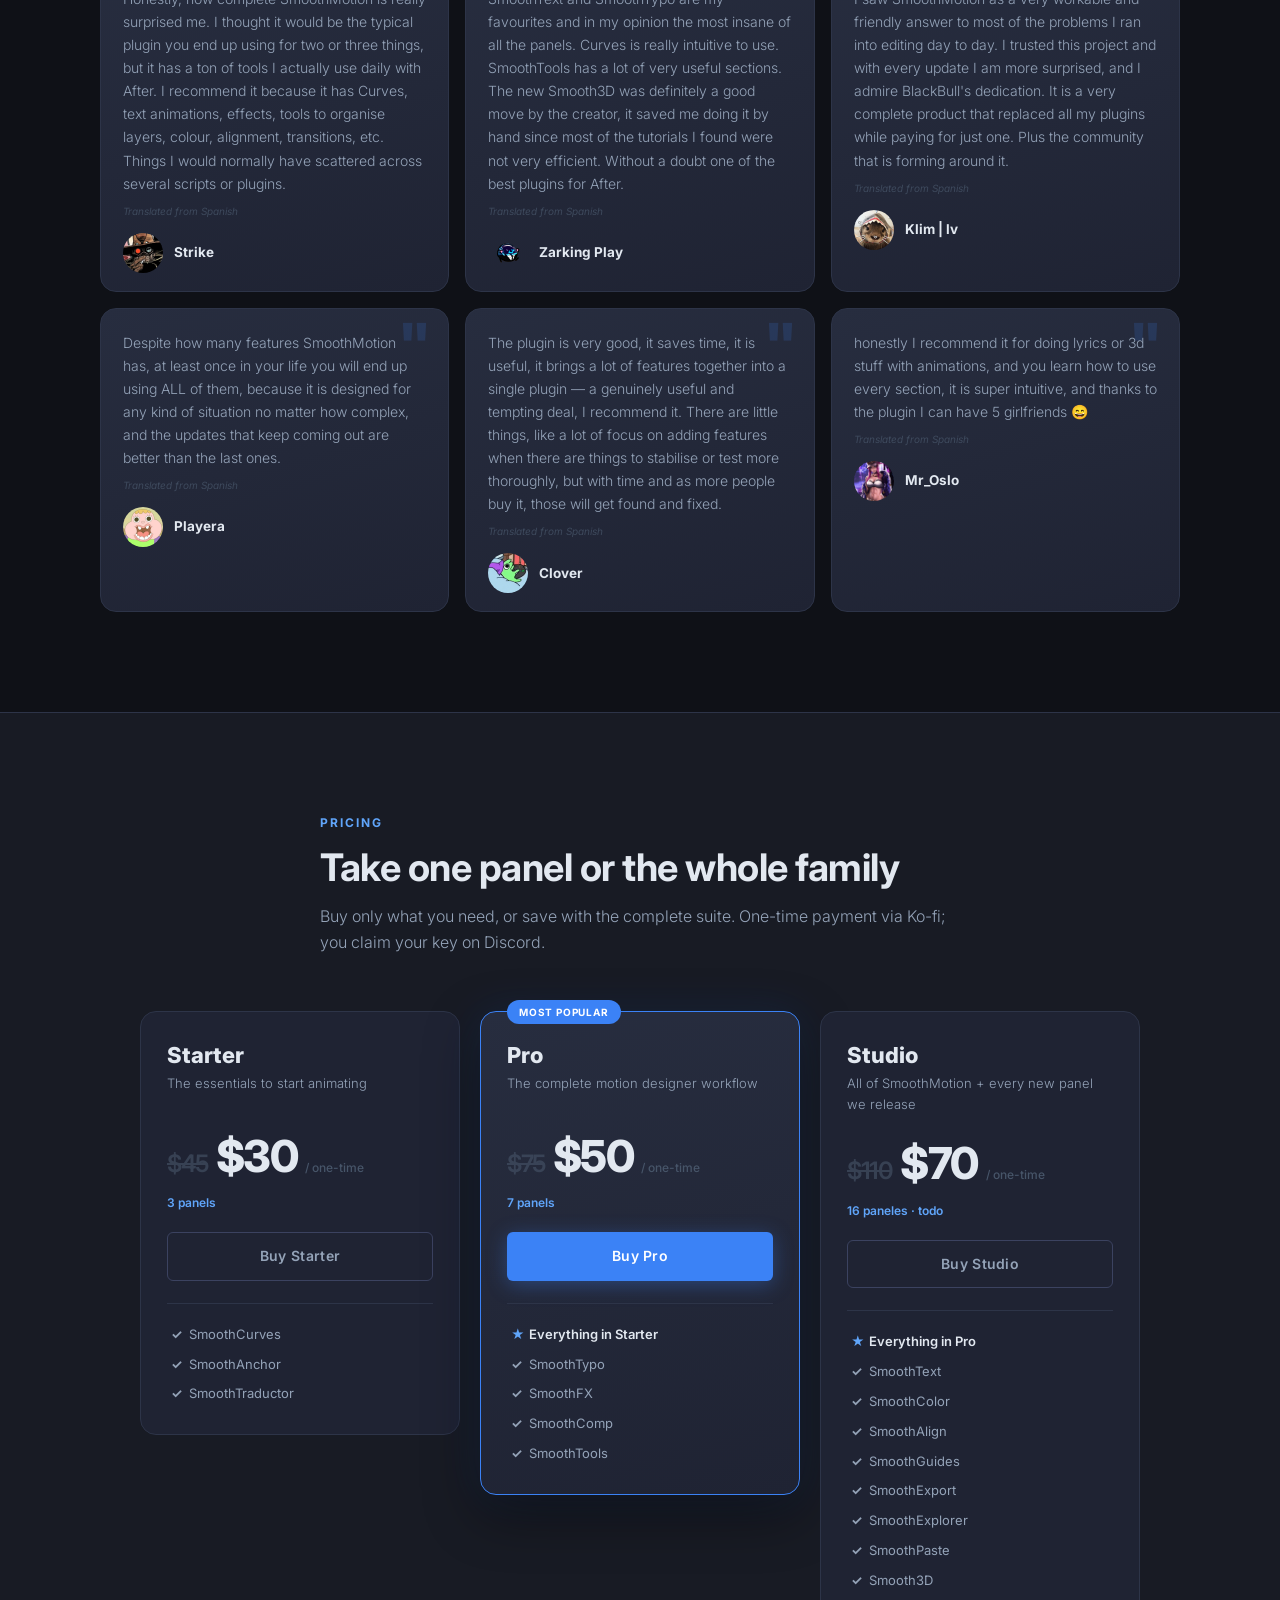
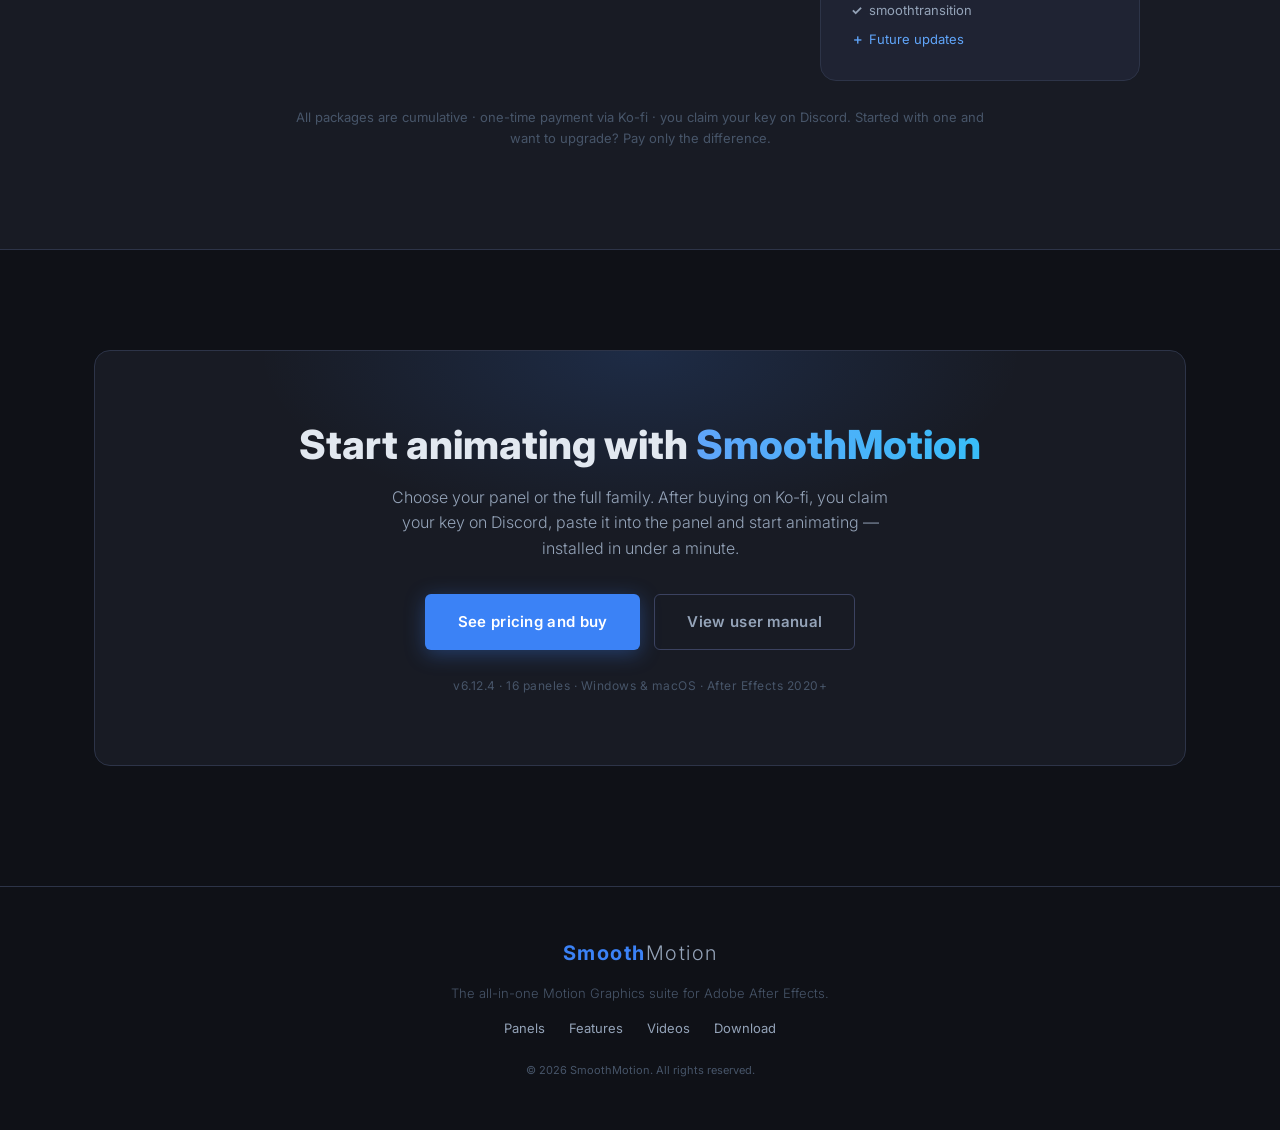
==== commit 39c459e3: "Add files via upload" ====
--- a/index.html
+++ b/index.html
@@ -18,7 +18,7 @@
   <link rel="preconnect" href="https://fonts.gstatic.com" crossorigin />
   <link rel="preload" as="style" href="https://fonts.googleapis.com/css2?family=Inter:wght@300;400;500;600;700;800&display=swap" />
   <link href="https://fonts.googleapis.com/css2?family=Inter:wght@300;400;500;600;700;800&display=swap" rel="stylesheet" />
-  <link rel="stylesheet" href="css/style.css?v=6.16.2" />
+  <link rel="stylesheet" href="css/style.css?v=6.16.3" />
 </head>
 <body>
 
@@ -29,6 +29,7 @@
       <nav class="nav-links">
         <a href="#playground">Paneles</a>
         <a href="#caracteristicas">Características</a>
+        <a href="#videos">Vídeos</a>
         <a href="#about">Sobre mí</a>
         <a href="#precios">Precios</a>
         <button type="button" class="lang-toggle" id="langToggle" data-no-i18n
@@ -42,6 +43,7 @@
     <nav class="mobile-nav" id="mobileNav" aria-hidden="true">
       <a href="#playground" class="mob-link">Paneles</a>
       <a href="#caracteristicas" class="mob-link">Características</a>
+      <a href="#videos" class="mob-link">Vídeos</a>
       <a href="#about" class="mob-link">Sobre mí</a>
       <a href="#precios" class="mob-link">Precios</a>
       <button type="button" class="lang-toggle mob-lang" id="langToggleMob" data-no-i18n
@@ -224,6 +226,16 @@
     </div>
   </section>
 
+  <!-- ===== VÍDEOS ===== -->
+  <section id="videos" class="section">
+    <div class="section-head reveal">
+      <span class="kicker">En vídeo</span>
+      <h2>SmoothMotion <span class="grad">en acción</span></h2>
+      <p>Lo que la comunidad está haciendo con la suite. ¿Grabaste uno? Pásalo por el Discord y lo sumamos aquí.</p>
+    </div>
+    <div class="videos-grid" id="videosGrid"><!-- generado por JS --></div>
+  </section>
+
   <!-- ===== OPINIONES ===== -->
   <section id="opiniones" class="section">
     <div class="section-head reveal">
@@ -251,7 +263,7 @@
              target="_blank" rel="noopener">@Ubray</a></strong>
         <span class="promo-sub">en los tres paquetes, encima del precio ya rebajado</span>
         <div class="promo-count" id="promoCount"><!-- lo pinta main.js --></div>
-        <span class="promo-ends">La oferta termina el 16 de agosto</span>
+        <span class="promo-ends">La oferta termina el 24 de agosto</span>
       </div>
       <span class="promo-spark" aria-hidden="true">✦</span>
     </div>
@@ -283,6 +295,7 @@
       <div class="footer-links">
         <a href="#playground">Paneles</a>
         <a href="#caracteristicas">Características</a>
+        <a href="#videos">Vídeos</a>
         <a href="#descargar">Descargar</a>
       </div>
       <span class="copyright">© 2026 SmoothMotion. Todos los derechos reservados.</span>
@@ -307,8 +320,8 @@
     </div>
   </div>
 
-  <script src="js/i18n.js?v=6.16.2"></script>
-  <script src="js/i18n-en.js?v=6.16.2"></script>
-  <script src="js/main.js?v=6.16.2"></script>
+  <script src="js/i18n.js?v=6.16.3"></script>
+  <script src="js/i18n-en.js?v=6.16.3"></script>
+  <script src="js/main.js?v=6.16.3"></script>
 </body>
 </html>
--- a/css/style.css
+++ b/css/style.css
@@ -860,6 +860,124 @@
   margin-top: 6px;
 }
 
+/* ── Vídeos de la comunidad ───────────────────────────────────────────── */
+.videos-grid {
+  display: grid;
+  gap: 22px;
+  grid-template-columns: repeat(auto-fit, minmax(260px, 1fr));
+  margin: 0 auto;
+  max-width: 1080px;
+}
+/* Con un solo vídeo, auto-fit lo estiraría a todo el ancho: se acota y centra. */
+.videos-grid.is-solo {
+  grid-template-columns: minmax(0, 320px);
+  justify-content: center;
+}
+
+.vid {
+  background: linear-gradient(165deg, var(--ec-bg-elevated), var(--ec-bg-surface));
+  border: 1px solid var(--ec-border);
+  border-radius: 16px;
+  overflow: hidden;
+  transition: transform var(--ec-transition), border-color var(--ec-transition),
+              box-shadow var(--ec-transition);
+}
+.vid:hover {
+  transform: translateY(-4px);
+  border-color: var(--ec-blue);
+  box-shadow: 0 18px 40px rgba(0, 0, 0, 0.45);
+}
+
+/* La portada es un botón: se abre con clic, con Enter y con el teclado. */
+.vid-thumb {
+  position: relative;
+  display: block;
+  width: 100%;
+  aspect-ratio: 9 / 16;
+  padding: 0;
+  border: 0;
+  background: var(--ec-graph-bg);
+  cursor: pointer;
+  overflow: hidden;
+}
+.vid-thumb img {
+  width: 100%;
+  height: 100%;
+  object-fit: cover;
+  display: block;
+  transition: transform 0.35s ease, filter var(--ec-transition);
+}
+.vid:hover .vid-thumb img { transform: scale(1.04); filter: brightness(1.06); }
+
+.vid-net {
+  position: absolute;
+  top: 10px; left: 10px;
+  padding: 3px 9px;
+  border-radius: 999px;
+  background: rgba(15, 17, 23, 0.78);
+  border: 1px solid var(--ec-border-bright);
+  color: var(--ec-text-primary);
+  font-size: 11px;
+  letter-spacing: 0.04em;
+}
+
+.vid-play {
+  position: absolute;
+  top: 50%; left: 50%;
+  transform: translate(-50%, -50%);
+  width: 62px; height: 62px;
+  border-radius: 50%;
+  background: var(--ec-blue);
+  box-shadow: 0 8px 26px rgba(59, 130, 246, 0.5);
+  display: flex;
+  align-items: center;
+  justify-content: center;
+  color: #fff;
+  transition: transform var(--ec-transition), background var(--ec-transition);
+}
+.vid-play svg { width: 26px; height: 26px; margin-left: 3px; }
+.vid-thumb:hover .vid-play,
+.vid-thumb:focus-visible .vid-play {
+  transform: translate(-50%, -50%) scale(1.1);
+  background: var(--ec-blue-bright);
+}
+.vid-thumb:focus-visible { outline: 2px solid var(--ec-blue-bright); outline-offset: -2px; }
+
+/* El reproductor que reemplaza a la portada al hacer clic. */
+.vid-frame {
+  position: relative;
+  width: 100%;
+  aspect-ratio: 9 / 16;
+  background: #000;
+}
+.vid-frame iframe {
+  position: absolute;
+  inset: 0;
+  width: 100%;
+  height: 100%;
+  border: 0;
+}
+
+.vid-meta {
+  padding: 14px 16px 16px;
+  display: flex;
+  flex-direction: column;
+  gap: 4px;
+}
+.vid-title {
+  color: var(--ec-text-primary);
+  font-size: 14px;
+  font-weight: 600;
+  line-height: 1.35;
+}
+.vid-author {
+  color: var(--ec-blue-bright);
+  font-size: 13px;
+  text-decoration: none;
+  width: fit-content;
+}
+.vid-author:hover { text-decoration: underline; }
+
 /* ── Opiniones ────────────────────────────────────────────────────────── */
 .voices {
   display: grid;
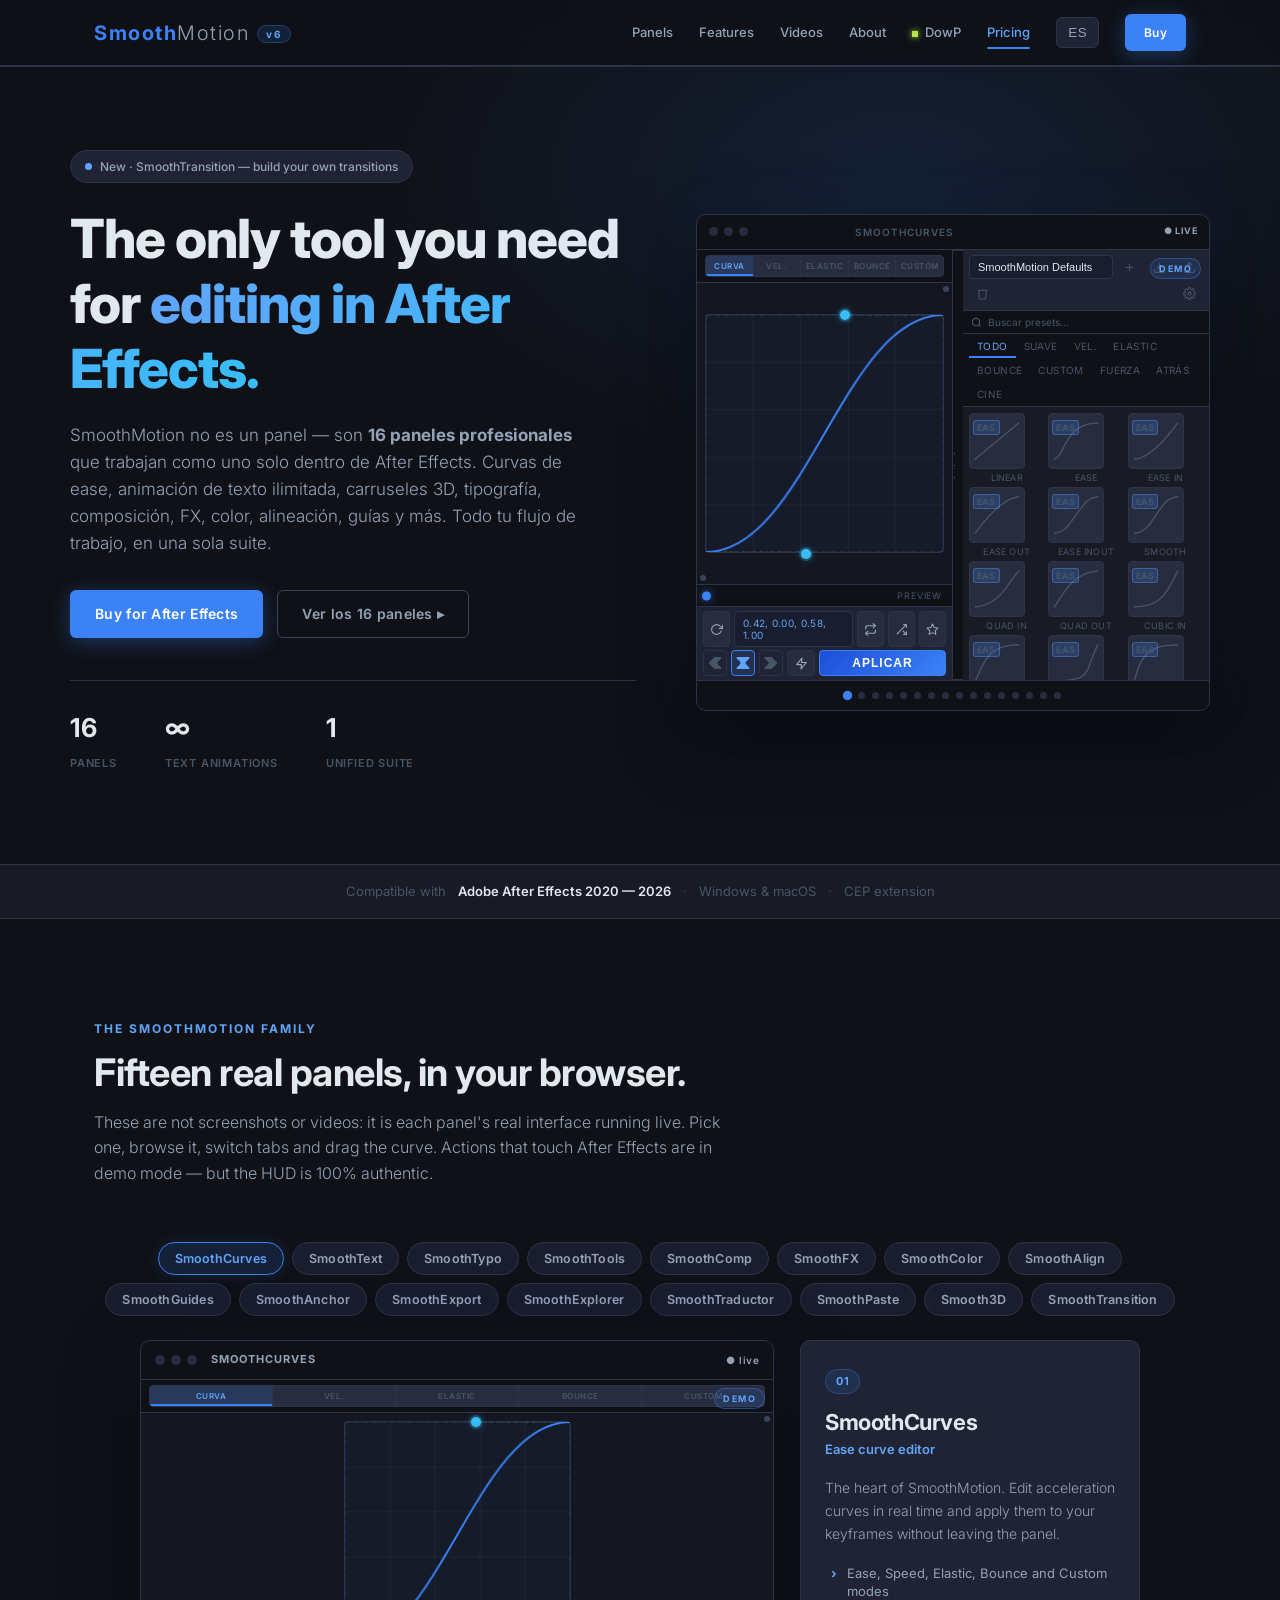
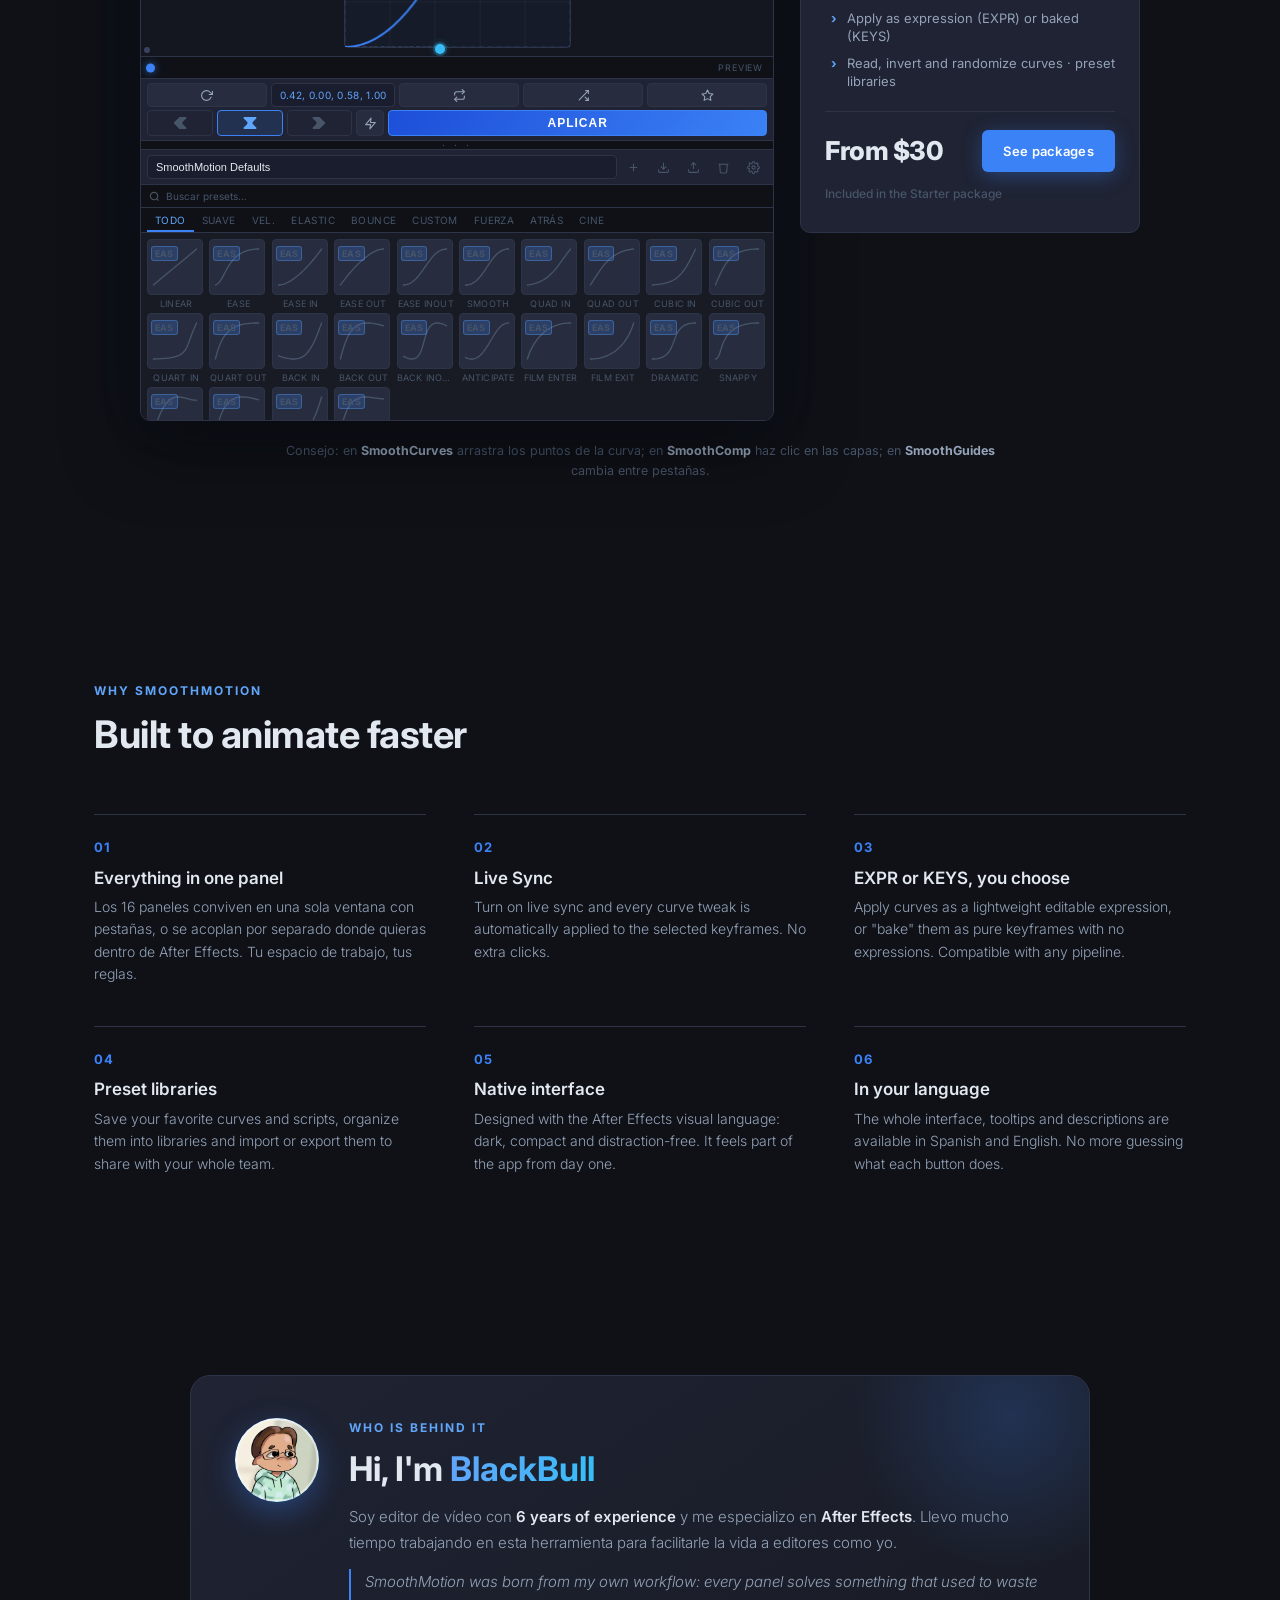
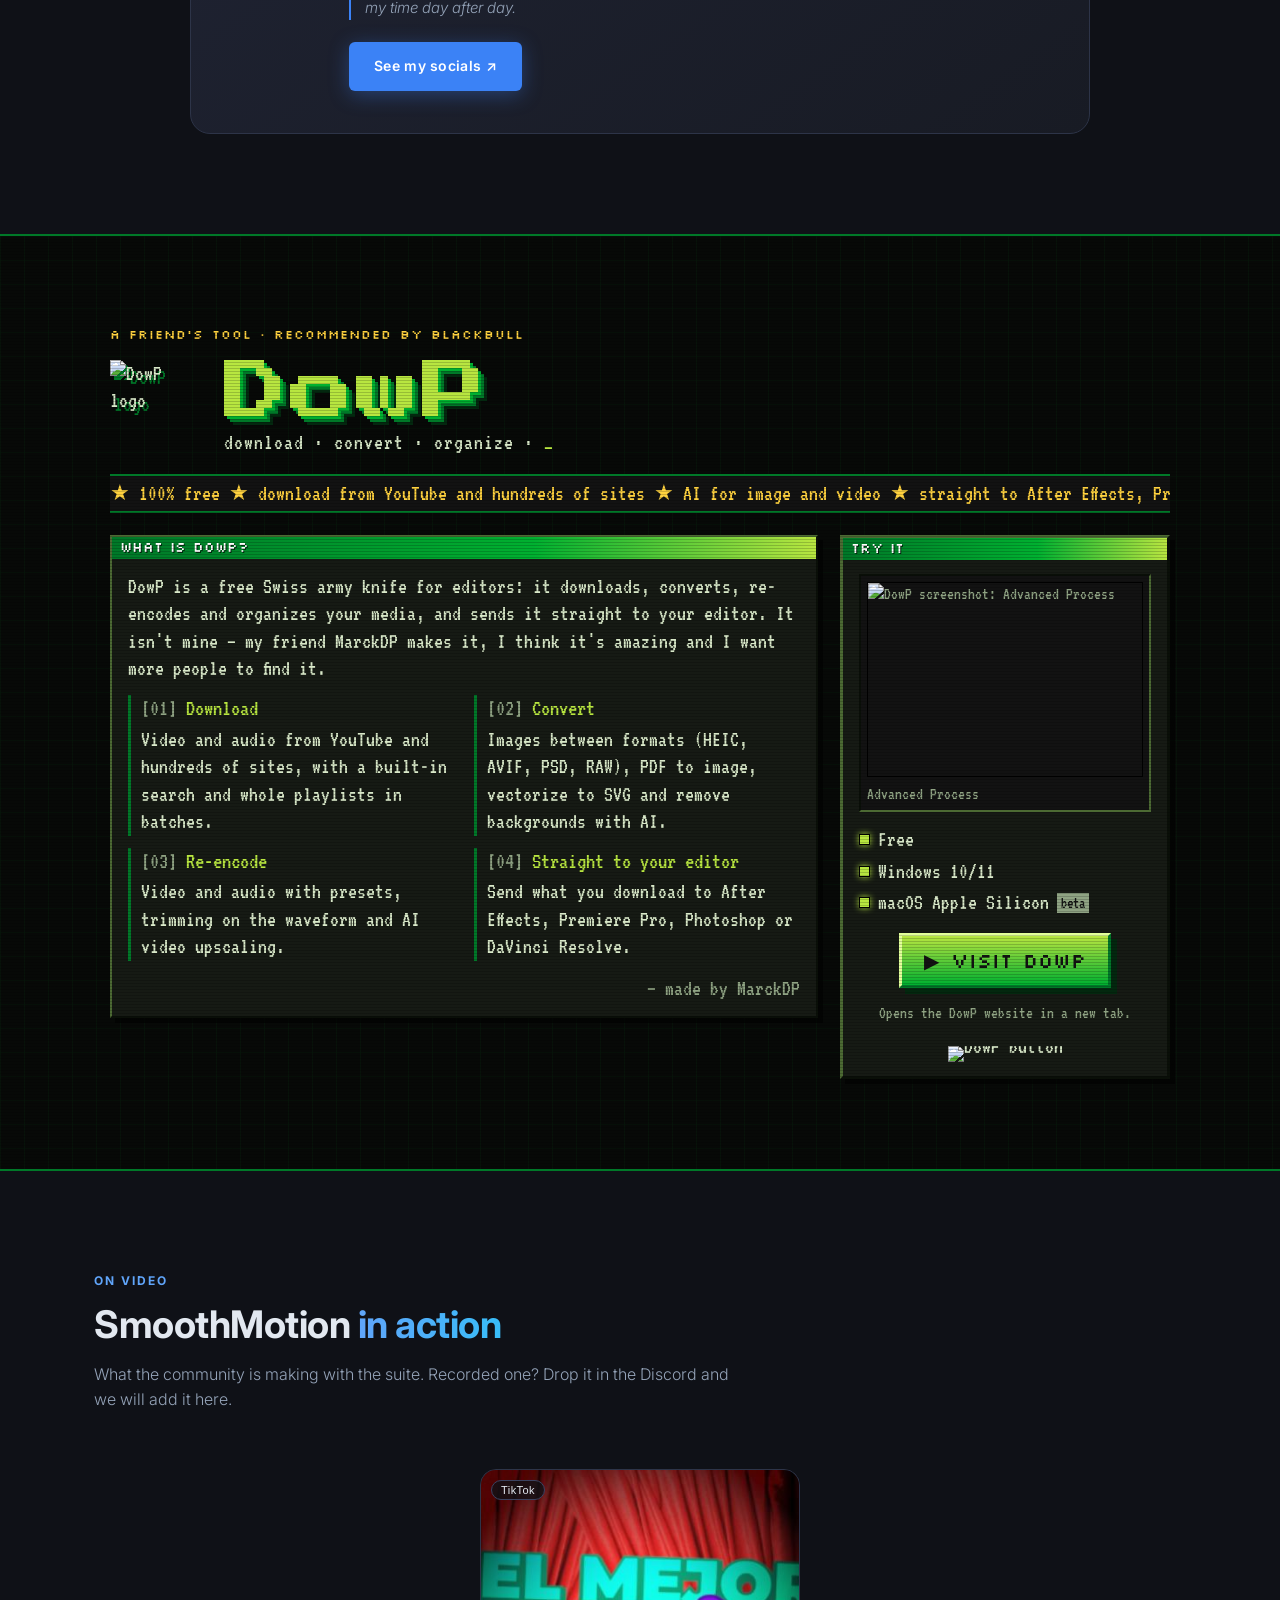
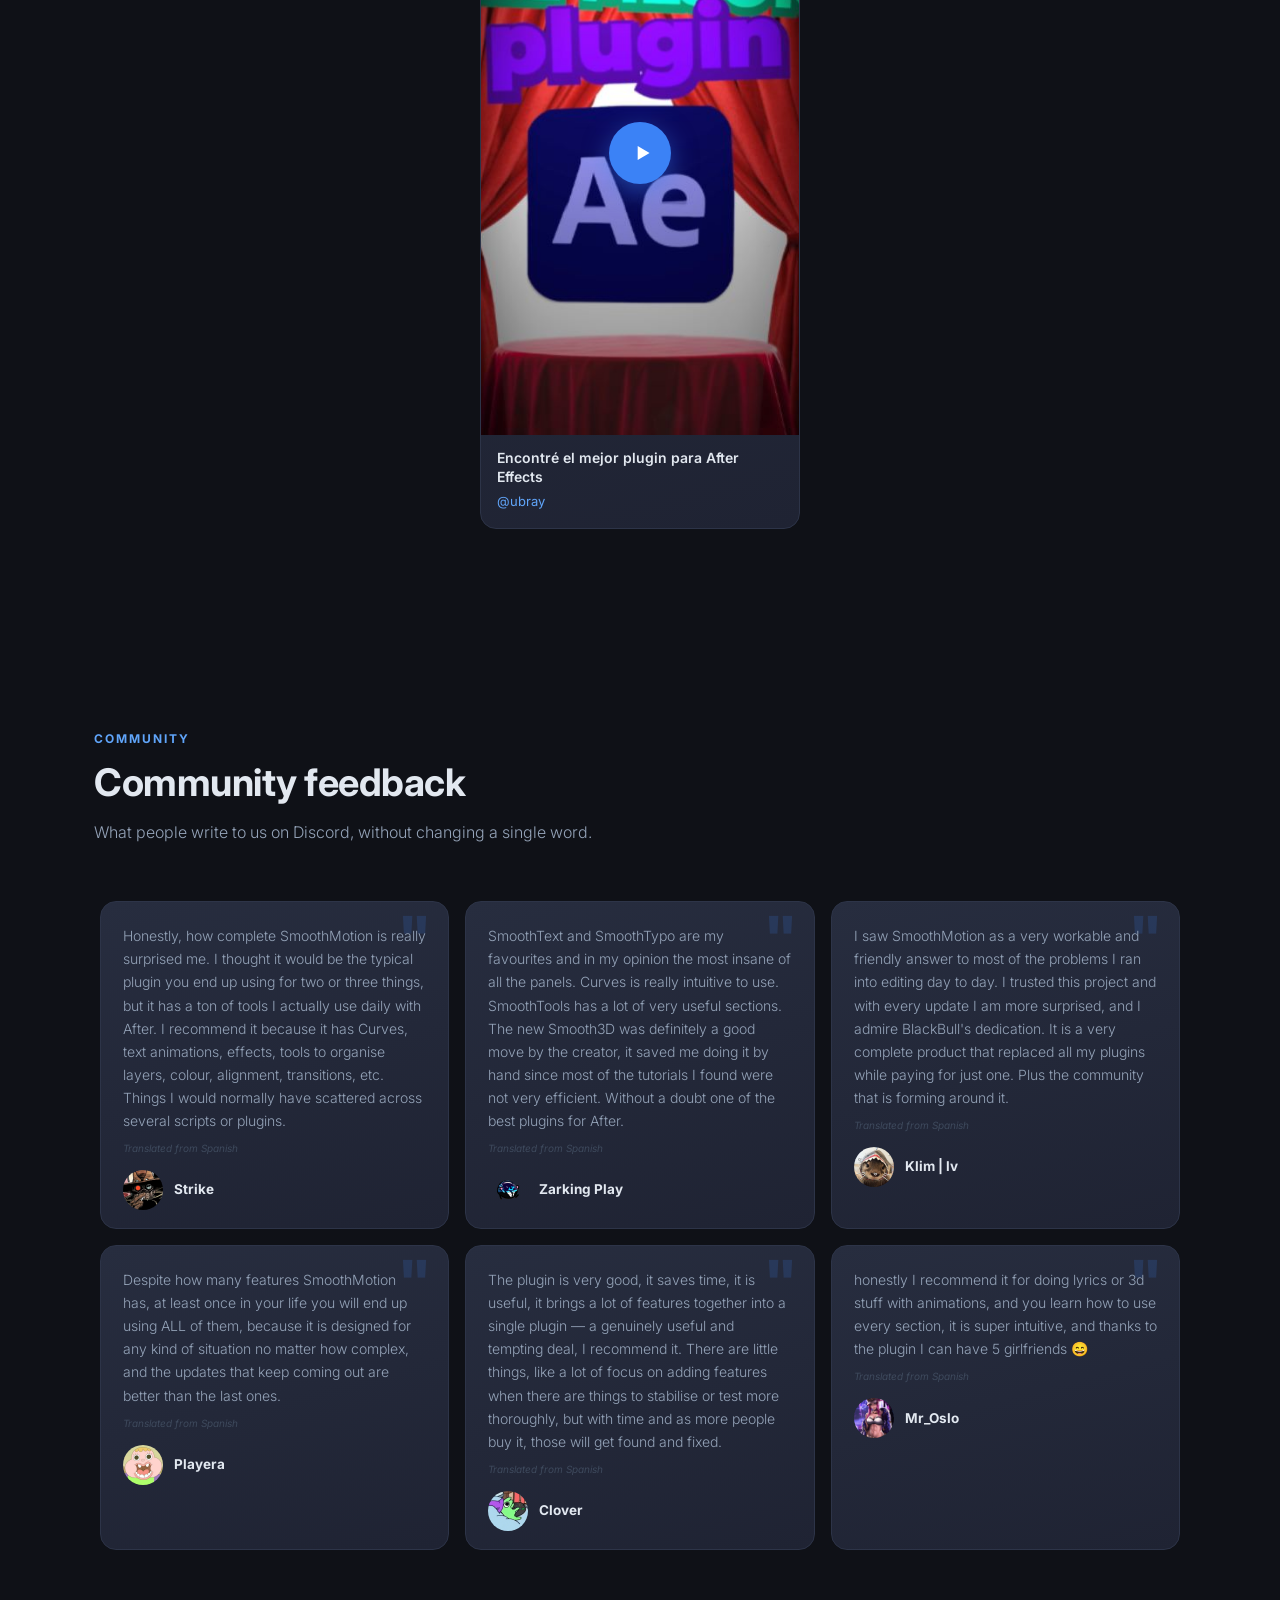
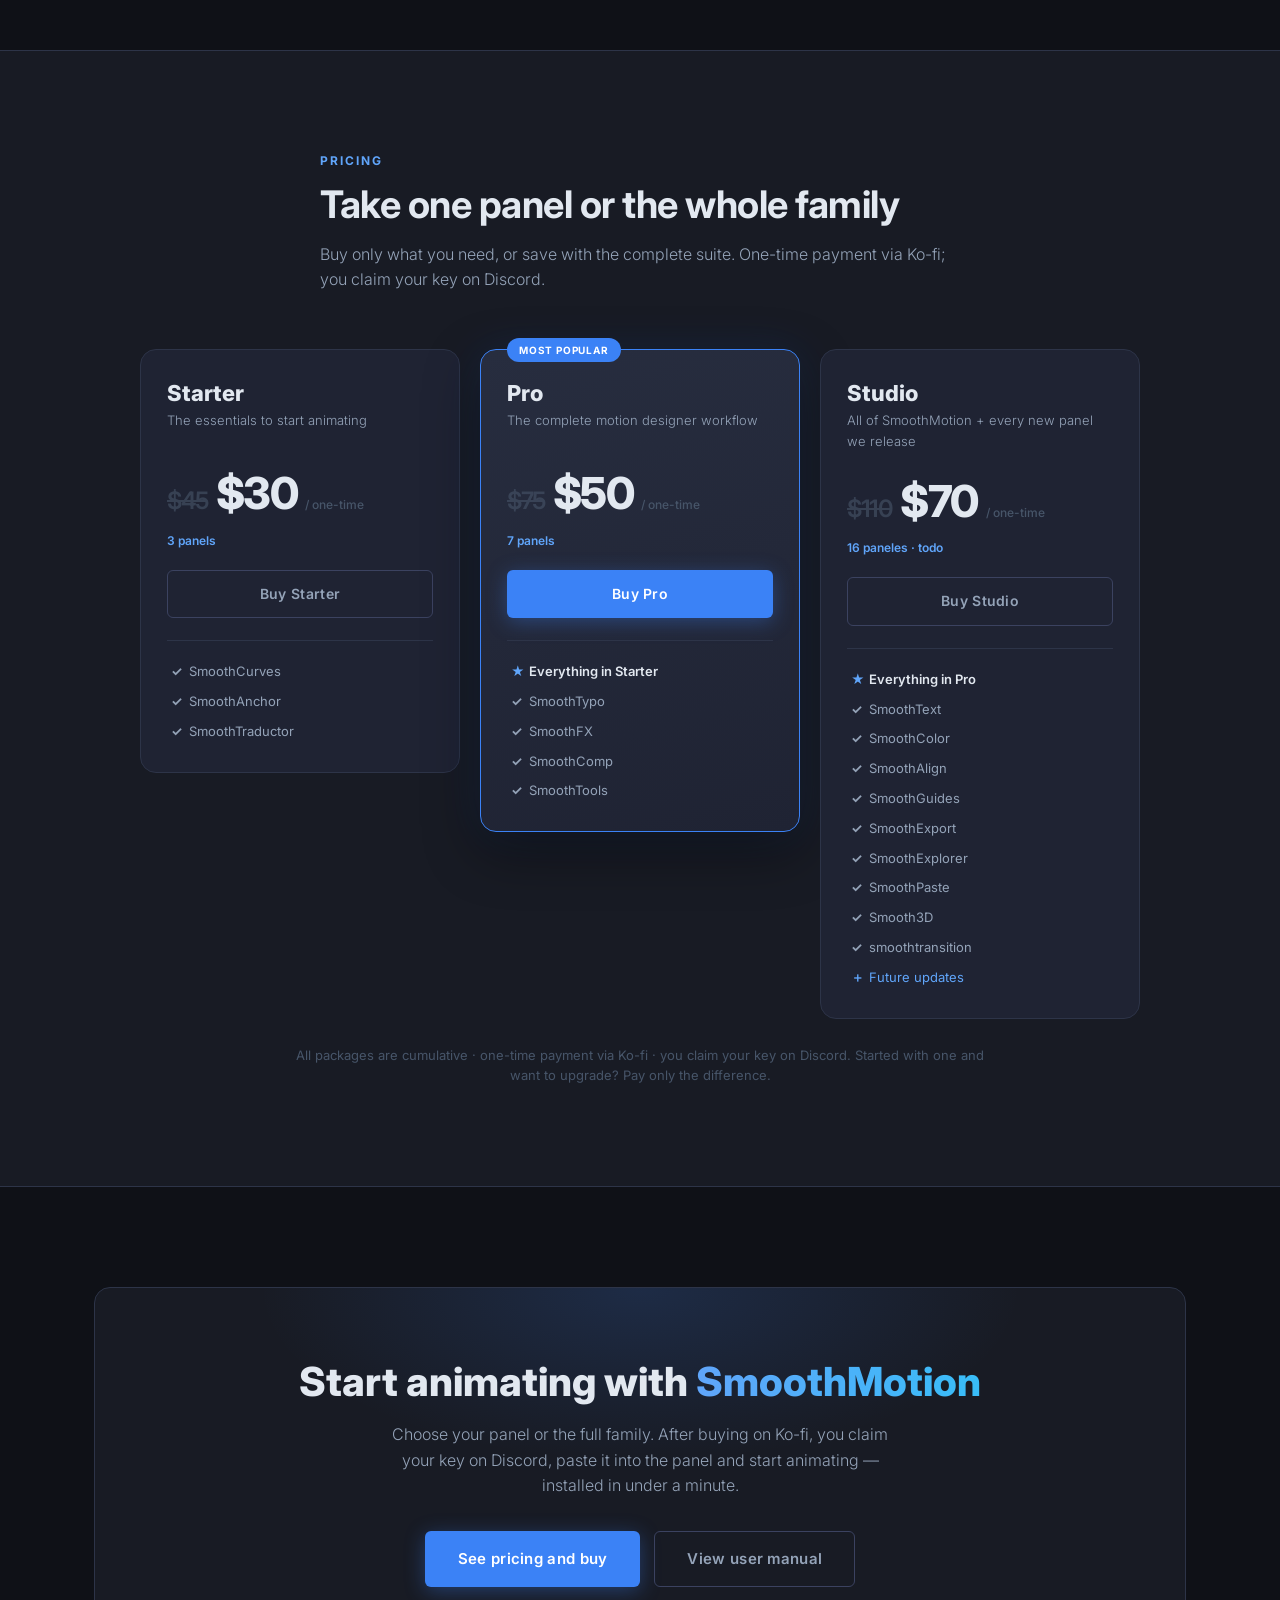
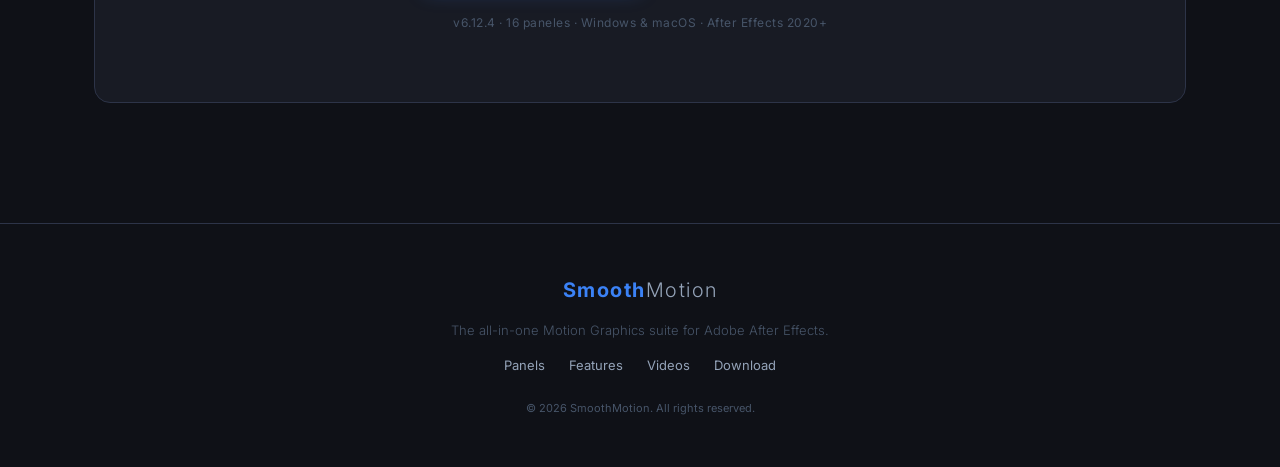
==== commit e3b66031: "Añadir sección y pestaña de DowP (herramienta amiga) - Nueva sección #dowp con el estilo retro de la" ====
--- a/index.html
+++ b/index.html
@@ -18,7 +18,9 @@
   <link rel="preconnect" href="https://fonts.gstatic.com" crossorigin />
   <link rel="preload" as="style" href="https://fonts.googleapis.com/css2?family=Inter:wght@300;400;500;600;700;800&display=swap" />
   <link href="https://fonts.googleapis.com/css2?family=Inter:wght@300;400;500;600;700;800&display=swap" rel="stylesheet" />
-  <link rel="stylesheet" href="css/style.css?v=6.16.3" />
+  <!-- Fuentes pixel de la sección DowP (las mismas que usa su web) -->
+  <link href="https://fonts.googleapis.com/css2?family=Press+Start+2P&family=Silkscreen&family=VT323&display=swap" rel="stylesheet" />
+  <link rel="stylesheet" href="css/style.css?v=6.17.0" />
 </head>
 <body>
 
@@ -31,6 +33,7 @@
         <a href="#caracteristicas">Características</a>
         <a href="#videos">Vídeos</a>
         <a href="#about">Sobre mí</a>
+        <a href="#dowp" class="nav-dowp">DowP</a>
         <a href="#precios">Precios</a>
         <button type="button" class="lang-toggle" id="langToggle" data-no-i18n
                 title="Español / English" aria-label="Cambiar idioma">EN</button>
@@ -45,6 +48,7 @@
       <a href="#caracteristicas" class="mob-link">Características</a>
       <a href="#videos" class="mob-link">Vídeos</a>
       <a href="#about" class="mob-link">Sobre mí</a>
+      <a href="#dowp" class="mob-link nav-dowp">DowP</a>
       <a href="#precios" class="mob-link">Precios</a>
       <button type="button" class="lang-toggle mob-lang" id="langToggleMob" data-no-i18n
               title="Español / English" aria-label="Cambiar idioma">EN</button>
@@ -226,6 +230,86 @@
     </div>
   </section>
 
+  <!-- ===== DowP — herramienta amiga =====
+       Va con el estilo retro de la web de DowP (marckdp.github.io/DowP), no con
+       el azul de SmoothMotion: así se nota que es otro proyecto. Las imágenes se
+       cargan desde su web, que invita a enlazar su botón 88x31. -->
+  <section id="dowp" class="dp-band">
+    <div class="dp-inner">
+      <p class="dp-label reveal">Herramienta amiga · recomendada por BlackBull</p>
+
+      <header class="dp-masthead reveal">
+        <img class="dp-logo" src="https://marckdp.github.io/DowP/img/logo128.png"
+             width="128" height="128" alt="Logo de DowP" loading="lazy" decoding="async" />
+        <div>
+          <h2 class="dp-title">DowP</h2>
+          <p class="dp-sub">descarga · convierte · organiza · <span class="dp-blink" aria-hidden="true">_</span></p>
+        </div>
+      </header>
+
+      <div class="dp-ticker" aria-hidden="true">
+        <div class="dp-ticker-track">
+          <span>★ 100&#37; gratis ★ descarga de YouTube y cientos de sitios ★ IA para imagen y video ★ directo a After Effects, Premiere y DaVinci ★ hecho por MarckDP</span>
+          <span class="dp-dup">★ 100&#37; gratis ★ descarga de YouTube y cientos de sitios ★ IA para imagen y video ★ directo a After Effects, Premiere y DaVinci ★ hecho por MarckDP</span>
+        </div>
+      </div>
+
+      <div class="dp-grid">
+        <div class="dp-win reveal">
+          <div class="dp-win-bar">¿Qué es DowP?</div>
+          <div class="dp-win-body">
+            <p>DowP es una navaja suiza gratuita para quien edita: descarga, convierte, recodifica y organiza tus medios, y los manda directo a tu editor. No es mío — lo hace mi amigo MarckDP, me pareció increíble y quiero que llegue a más gente.</p>
+            <dl class="dp-feats">
+              <div>
+                <dt><span class="dp-num">[01]</span> Descarga</dt>
+                <dd>Video y audio de YouTube y de cientos de sitios, con buscador integrado y playlists enteras por lotes.</dd>
+              </div>
+              <div>
+                <dt><span class="dp-num">[02]</span> Convierte</dt>
+                <dd>Imágenes entre formatos (HEIC, AVIF, PSD, RAW), PDF a imagen, vectoriza a SVG y quita fondos con IA.</dd>
+              </div>
+              <div>
+                <dt><span class="dp-num">[03]</span> Recodifica</dt>
+                <dd>Video y audio con preajustes, recorte sobre la forma de onda y reescalado de video con IA.</dd>
+              </div>
+              <div>
+                <dt><span class="dp-num">[04]</span> Directo a tu editor</dt>
+                <dd>Envía lo que descargas a After Effects, Premiere Pro, Photoshop o DaVinci Resolve.</dd>
+              </div>
+            </dl>
+            <p class="dp-sign">— hecho por MarckDP</p>
+          </div>
+        </div>
+
+        <div class="dp-win dp-win-cta reveal">
+          <div class="dp-win-bar">Pruébalo</div>
+          <div class="dp-win-body">
+            <a class="dp-shot" href="https://marckdp.github.io/DowP/" target="_blank" rel="noopener">
+              <img src="https://marckdp.github.io/DowP/img/avanzado.png" width="1116" height="789"
+                   alt="Captura de DowP: Proceso Avanzado" loading="lazy" decoding="async" />
+              <span>Proceso Avanzado</span>
+            </a>
+            <ul class="dp-status">
+              <li><i class="dp-led"></i>Gratis</li>
+              <li><i class="dp-led"></i>Windows 10/11</li>
+              <li><i class="dp-led"></i>macOS Apple Silicon <em class="dp-tag">beta</em></li>
+            </ul>
+            <div class="dp-center">
+              <a class="dp-big-btn" href="https://marckdp.github.io/DowP/" target="_blank" rel="noopener">
+                <span class="dp-big-btn-arrow" aria-hidden="true">▶</span> Visitar DowP
+              </a>
+              <p class="dp-tiny">Abre la web de DowP en una pestaña nueva.</p>
+              <a class="dp-badge" href="https://marckdp.github.io/DowP/" target="_blank" rel="noopener">
+                <img src="https://marckdp.github.io/DowP/img/dowp-88x31.gif" width="88" height="31"
+                     alt="Botón de DowP" loading="lazy" />
+              </a>
+            </div>
+          </div>
+        </div>
+      </div>
+    </div>
+  </section>
+
   <!-- ===== VÍDEOS ===== -->
   <section id="videos" class="section">
     <div class="section-head reveal">
@@ -320,8 +404,8 @@
     </div>
   </div>
 
-  <script src="js/i18n.js?v=6.16.3"></script>
-  <script src="js/i18n-en.js?v=6.16.3"></script>
-  <script src="js/main.js?v=6.16.3"></script>
+  <script src="js/i18n.js?v=6.17.0"></script>
+  <script src="js/i18n-en.js?v=6.17.0"></script>
+  <script src="js/main.js?v=6.17.0"></script>
 </body>
 </html>
--- a/css/style.css
+++ b/css/style.css
@@ -155,6 +155,7 @@
   font-size: 13px;
   font-weight: 500;
   transition: color var(--ec-transition);
+  white-space: nowrap;
 }
 .nav-links a:not(.btn):hover { color: var(--ec-blue-bright); }
 .nav-links a:not(.btn).active { color: var(--ec-blue-bright); }
@@ -520,7 +521,7 @@
   transition: max-height 0.35s ease, padding 0.35s ease;
 }
 .mobile-nav.open {
-  max-height: 400px;
+  max-height: 480px;
   padding: 16px 24px 24px;
 }
 .mob-link {
@@ -1263,7 +1264,8 @@
   .tiers-grid { grid-template-columns: 1fr; max-width: 420px; }
 }
 
-@media (max-width: 768px) {
+/* 900 y no 768: con 6 enlaces + idioma + Comprar el menú ya no entra antes */
+@media (max-width: 900px) {
   .hamburger { display: flex; }
   .nav-links a:not(.btn) { display: none; }
   .nav-links .btn { display: none; }
@@ -1371,3 +1373,239 @@
   background: var(--ec-blue-ghost);
 }
 .mobile-nav .mob-lang { align-self: flex-start; margin: 4px 0; }
+
+/* ==========================================
+   DowP — herramienta amiga
+   Copia el estilo de su web (marckdp.github.io/DowP): pixel, verde lima y
+   ventanas de escritorio viejo. Todo va con prefijo dp- y las variables
+   viven dentro de .dp-band para no pisar la paleta azul del sitio.
+   ========================================== */
+.dp-band {
+  --dp-lime:   #b8e640;
+  --dp-green:  #00b030;
+  --dp-deep:   #007828;
+  --dp-ink:    #121212;
+  --dp-panel:  #161a14;
+  --dp-text:   #d8e8c8;
+  --dp-muted:  #8fa383;
+  --dp-warn:   #ffd23f;
+  --dp-bevel:  #4c6a33 #0a0f08 #0a0f08 #4c6a33;
+
+  background-color: #070907;
+  /* Cielo de píxeles: dos capas de "estrellas" y una rejilla tenue */
+  background-image:
+    radial-gradient(1px 1px at 12px 18px, var(--dp-lime) 50%, transparent 51%),
+    radial-gradient(1px 1px at 61px 77px, #6f8f4a 50%, transparent 51%),
+    linear-gradient(rgba(0,176,48,.05) 1px, transparent 1px),
+    linear-gradient(90deg, rgba(0,176,48,.05) 1px, transparent 1px);
+  background-size: 97px 97px, 131px 131px, 24px 24px, 24px 24px;
+  border-bottom: 2px solid var(--dp-deep);
+  border-top: 2px solid var(--dp-deep);
+  color: var(--dp-text);
+  font-family: 'VT323', Consolas, monospace;
+  font-size: 22px;
+  line-height: 1.25;
+  overflow: hidden;
+  padding: 90px 24px;
+  position: relative;
+}
+/* Líneas de monitor CRT por encima, sin bloquear clics */
+.dp-band::after {
+  background: repeating-linear-gradient(to bottom, rgba(0,0,0,.18) 0 1px, transparent 1px 3px);
+  content: '';
+  inset: 0;
+  pointer-events: none;
+  position: absolute;
+  z-index: 2;
+}
+.dp-band ::selection { background: var(--dp-deep); color: #fff; }
+.dp-inner { margin: 0 auto; max-width: 1060px; position: relative; }
+
+.dp-label {
+  color: var(--dp-warn);
+  font-family: 'Silkscreen', monospace;
+  font-size: 13px;
+  letter-spacing: 1px;
+  margin-bottom: 18px;
+}
+
+/* ── Cabecera: logo + título con sombra en escalera ── */
+.dp-masthead {
+  --dp-title: clamp(34px, 7vw, 64px);
+  align-items: flex-start;
+  display: flex;
+  gap: 18px;
+  margin-bottom: 18px;
+}
+.dp-logo {
+  animation: dp-bob 2.4s steps(2) infinite;
+  filter: drop-shadow(4px 4px 0 var(--dp-deep));
+  flex-shrink: 0;
+  height: calc(var(--dp-title) + 32px);
+  image-rendering: pixelated;
+  width: calc(var(--dp-title) + 32px);
+}
+.dp-title {
+  color: var(--dp-lime);
+  font-family: 'Press Start 2P', 'Silkscreen', monospace;
+  font-size: var(--dp-title);
+  font-weight: 400;
+  letter-spacing: 2px;
+  line-height: 1;
+  text-shadow: 3px 3px 0 var(--dp-green), 6px 6px 0 var(--dp-deep), 9px 9px 0 #03280f;
+}
+.dp-sub { font-size: 22px; letter-spacing: 1px; line-height: 28px; margin-top: 4px; }
+.dp-blink { animation: dp-blink 1s steps(1) infinite; color: var(--dp-lime); }
+
+@keyframes dp-bob   { 50% { transform: translateY(-4px); } }
+@keyframes dp-blink { 50% { opacity: 0; } }
+
+/* ── Marquesina ── */
+.dp-ticker {
+  background: var(--dp-ink);
+  border-bottom: 2px solid var(--dp-deep);
+  border-top: 2px solid var(--dp-deep);
+  color: var(--dp-warn);
+  margin-bottom: 22px;
+  overflow: hidden;
+  padding: 4px 0;
+  white-space: nowrap;
+}
+.dp-ticker-track { animation: dp-scroll 38s linear infinite; display: inline-flex; }
+.dp-ticker-track span { padding-right: 40px; }
+@keyframes dp-scroll { to { transform: translateX(-50%); } }
+
+/* ── Ventanas estilo escritorio viejo ── */
+.dp-grid {
+  align-items: start;
+  display: grid;
+  gap: 22px;
+  grid-template-columns: minmax(0, 1fr) 330px;
+}
+.dp-win {
+  background: var(--dp-panel);
+  border: 2px solid;
+  border-color: var(--dp-bevel);
+  box-shadow: 5px 5px 0 rgba(0,0,0,.6);
+}
+.dp-win-cta { border-width: 3px; }
+.dp-win-bar {
+  background: linear-gradient(90deg, var(--dp-deep), var(--dp-green) 60%, var(--dp-lime));
+  color: #fff;
+  font-family: 'Silkscreen', monospace;
+  font-size: 14px;
+  padding: 2px 8px;
+  text-shadow: 1px 1px 0 #03280f;
+}
+.dp-win-body { padding: 14px 16px; }
+.dp-win-body p { margin: 0 0 12px; }
+
+.dp-feats {
+  display: grid;
+  gap: 12px 20px;
+  grid-template-columns: repeat(2, minmax(0, 1fr));
+  margin: 4px 0 0;
+}
+.dp-feats div { border-left: 3px solid var(--dp-deep); padding-left: 10px; }
+.dp-feats dt { color: var(--dp-lime); font-size: 23px; }
+.dp-feats dd { margin: 2px 0 0; }
+.dp-num { color: var(--dp-muted); }
+.dp-win-body .dp-sign { color: var(--dp-muted); margin: 14px 0 0; text-align: right; }
+
+/* ── Ventana "Pruébalo": captura, estado y botón ── */
+.dp-shot {
+  background: var(--dp-ink);
+  border: 2px solid;
+  border-color: #0a0f08 #4c6a33 #4c6a33 #0a0f08;
+  color: var(--dp-muted);
+  display: flex;
+  flex-direction: column;
+  font-size: 17px;
+  gap: 6px;
+  padding: 6px;
+}
+.dp-shot img {
+  aspect-ratio: 1116 / 789;
+  border: 1px solid #000;
+  display: block;
+  height: auto;
+  object-fit: cover;
+  width: 100%;
+}
+.dp-shot:hover, .dp-shot:focus-visible { border-color: var(--dp-lime); color: var(--dp-lime); outline: none; }
+
+.dp-status { display: grid; gap: 4px; list-style: none; margin: 14px 0 16px; }
+.dp-status li { align-items: center; display: flex; flex-wrap: wrap; gap: 8px; }
+.dp-led {
+  background: var(--dp-lime);
+  border: 1px solid #000;
+  box-shadow: 0 0 6px var(--dp-lime);
+  display: inline-block;
+  flex-shrink: 0;
+  height: 11px;
+  width: 11px;
+}
+.dp-tag {
+  background: var(--dp-muted);
+  color: var(--dp-ink);
+  font-size: 16px;
+  font-style: normal;
+  padding: 0 4px;
+}
+
+.dp-center { text-align: center; }
+.dp-big-btn {
+  align-items: center;
+  background: linear-gradient(180deg, var(--dp-lime), var(--dp-green));
+  border: 3px solid;
+  border-color: #e2ff9a var(--dp-deep) var(--dp-deep) #e2ff9a;
+  box-shadow: 6px 6px 0 #03280f;
+  color: var(--dp-ink);
+  display: inline-flex;
+  font-family: 'Silkscreen', monospace;
+  font-size: 20px;
+  gap: 12px;
+  max-width: 100%;
+  padding: 12px 22px;
+  transition: transform .05s;
+}
+.dp-big-btn:hover { background: linear-gradient(180deg, #d6ff70, var(--dp-lime)); }
+.dp-big-btn:active { box-shadow: 2px 2px 0 #03280f; transform: translate(4px, 4px); }
+.dp-big-btn:focus-visible { outline: 2px dashed var(--dp-lime); outline-offset: 4px; }
+.dp-big-btn-arrow { animation: dp-bob 1s steps(2) infinite; }
+.dp-win-body .dp-tiny { color: var(--dp-muted); font-size: 17px; margin: 14px 0 10px; }
+.dp-badge { display: inline-block; line-height: 0; }
+.dp-badge img { image-rendering: pixelated; }
+.dp-badge:hover img, .dp-badge:focus-visible img { outline: 1px solid var(--dp-lime); outline-offset: 2px; }
+
+/* Pestaña del menú: un píxel lima para anunciar la sección */
+.nav-dowp::before {
+  background: #b8e640;
+  box-shadow: 0 0 6px #b8e640;
+  content: '';
+  display: inline-block;
+  height: 6px;
+  margin-right: 7px;
+  vertical-align: middle;
+  width: 6px;
+}
+.nav-links a.nav-dowp:hover, .nav-links a.nav-dowp.active, .mob-link.nav-dowp:hover { color: #b8e640; }
+.nav-links a.nav-dowp.active::after { background: #b8e640; }
+
+@media (max-width: 860px) {
+  .dp-grid { grid-template-columns: minmax(0, 1fr); }
+  .dp-win-cta { justify-self: center; max-width: 420px; width: 100%; }
+}
+@media (max-width: 600px) {
+  .dp-band { font-size: 20px; padding: 70px 16px; }
+  .dp-masthead { gap: 14px; }
+  .dp-logo { height: var(--dp-title); width: var(--dp-title); }
+  .dp-sub { font-size: 19px; line-height: 22px; }
+  .dp-feats { grid-template-columns: minmax(0, 1fr); }
+  .dp-big-btn { font-size: 17px; padding: 12px 16px; }
+}
+@media (prefers-reduced-motion: reduce) {
+  .dp-logo, .dp-blink, .dp-big-btn-arrow, .dp-ticker-track { animation: none; }
+  .dp-ticker { white-space: normal; }
+  .dp-dup { display: none; }
+}
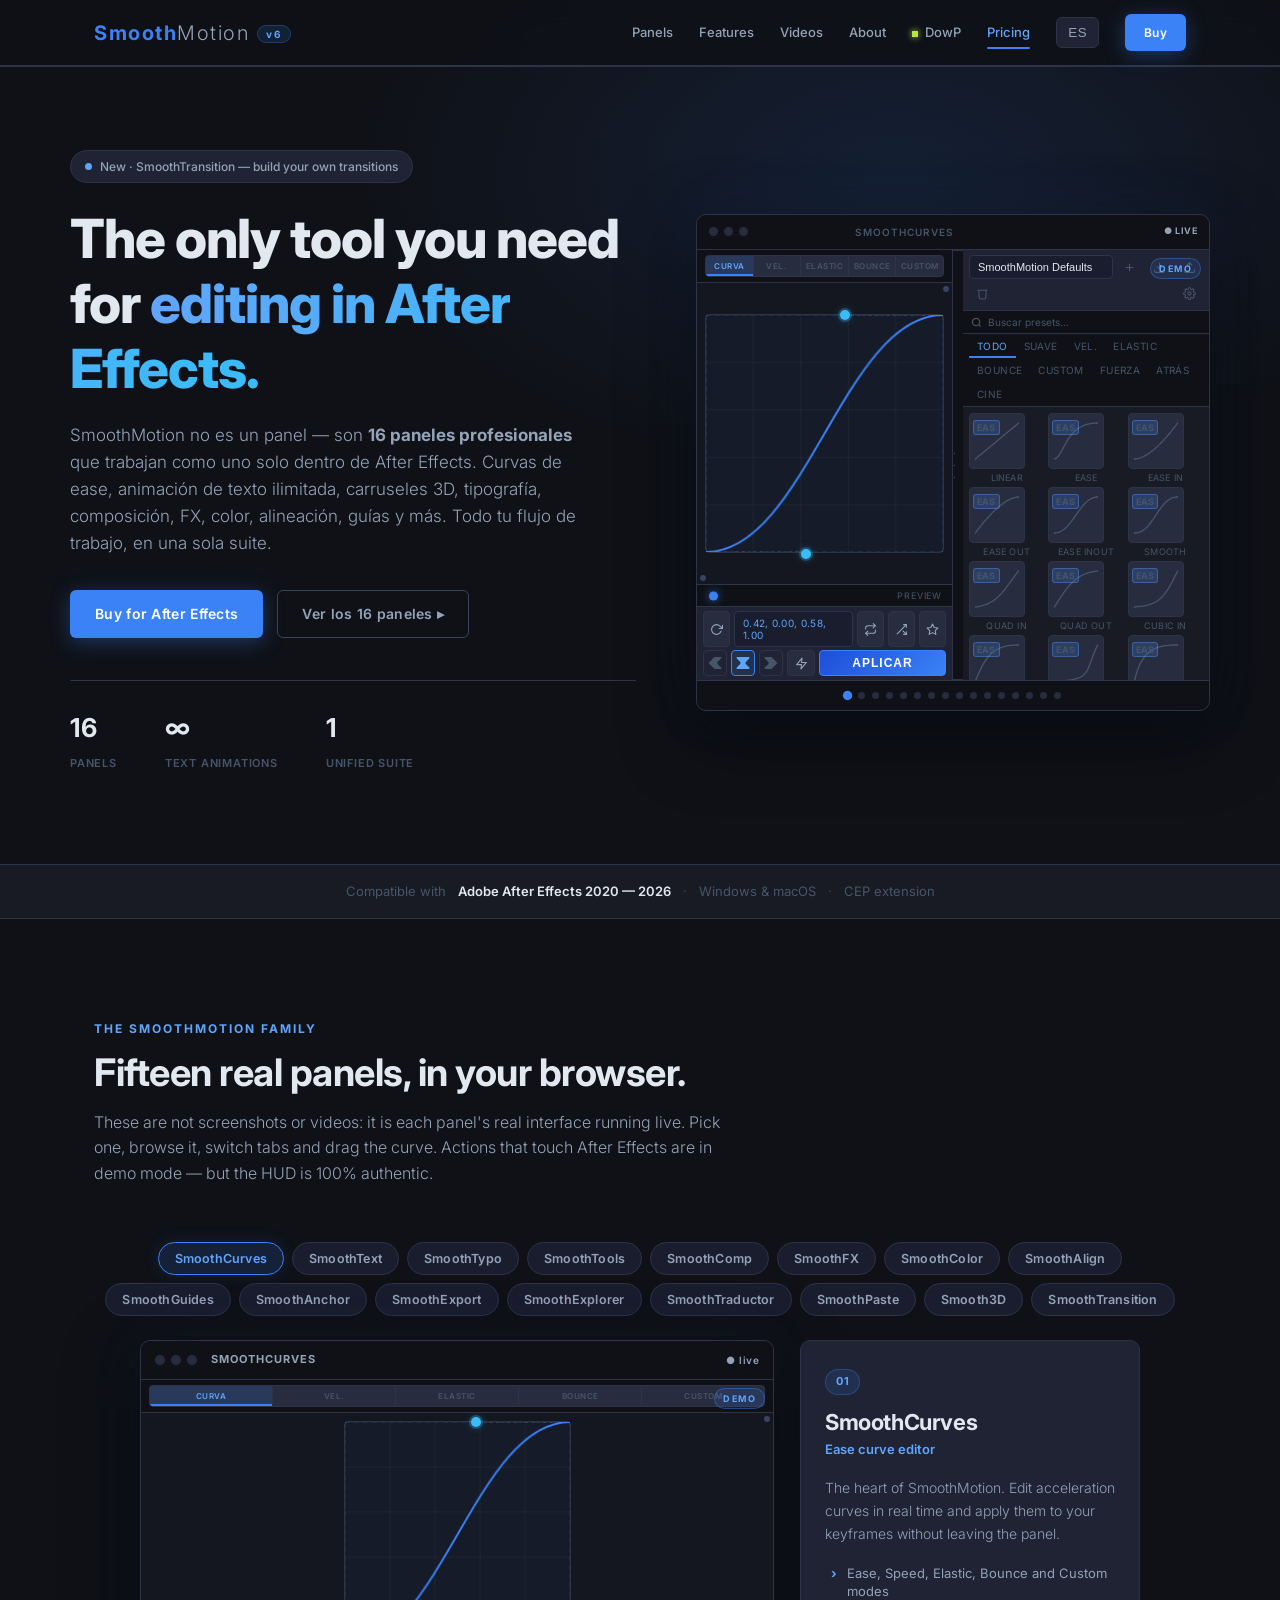
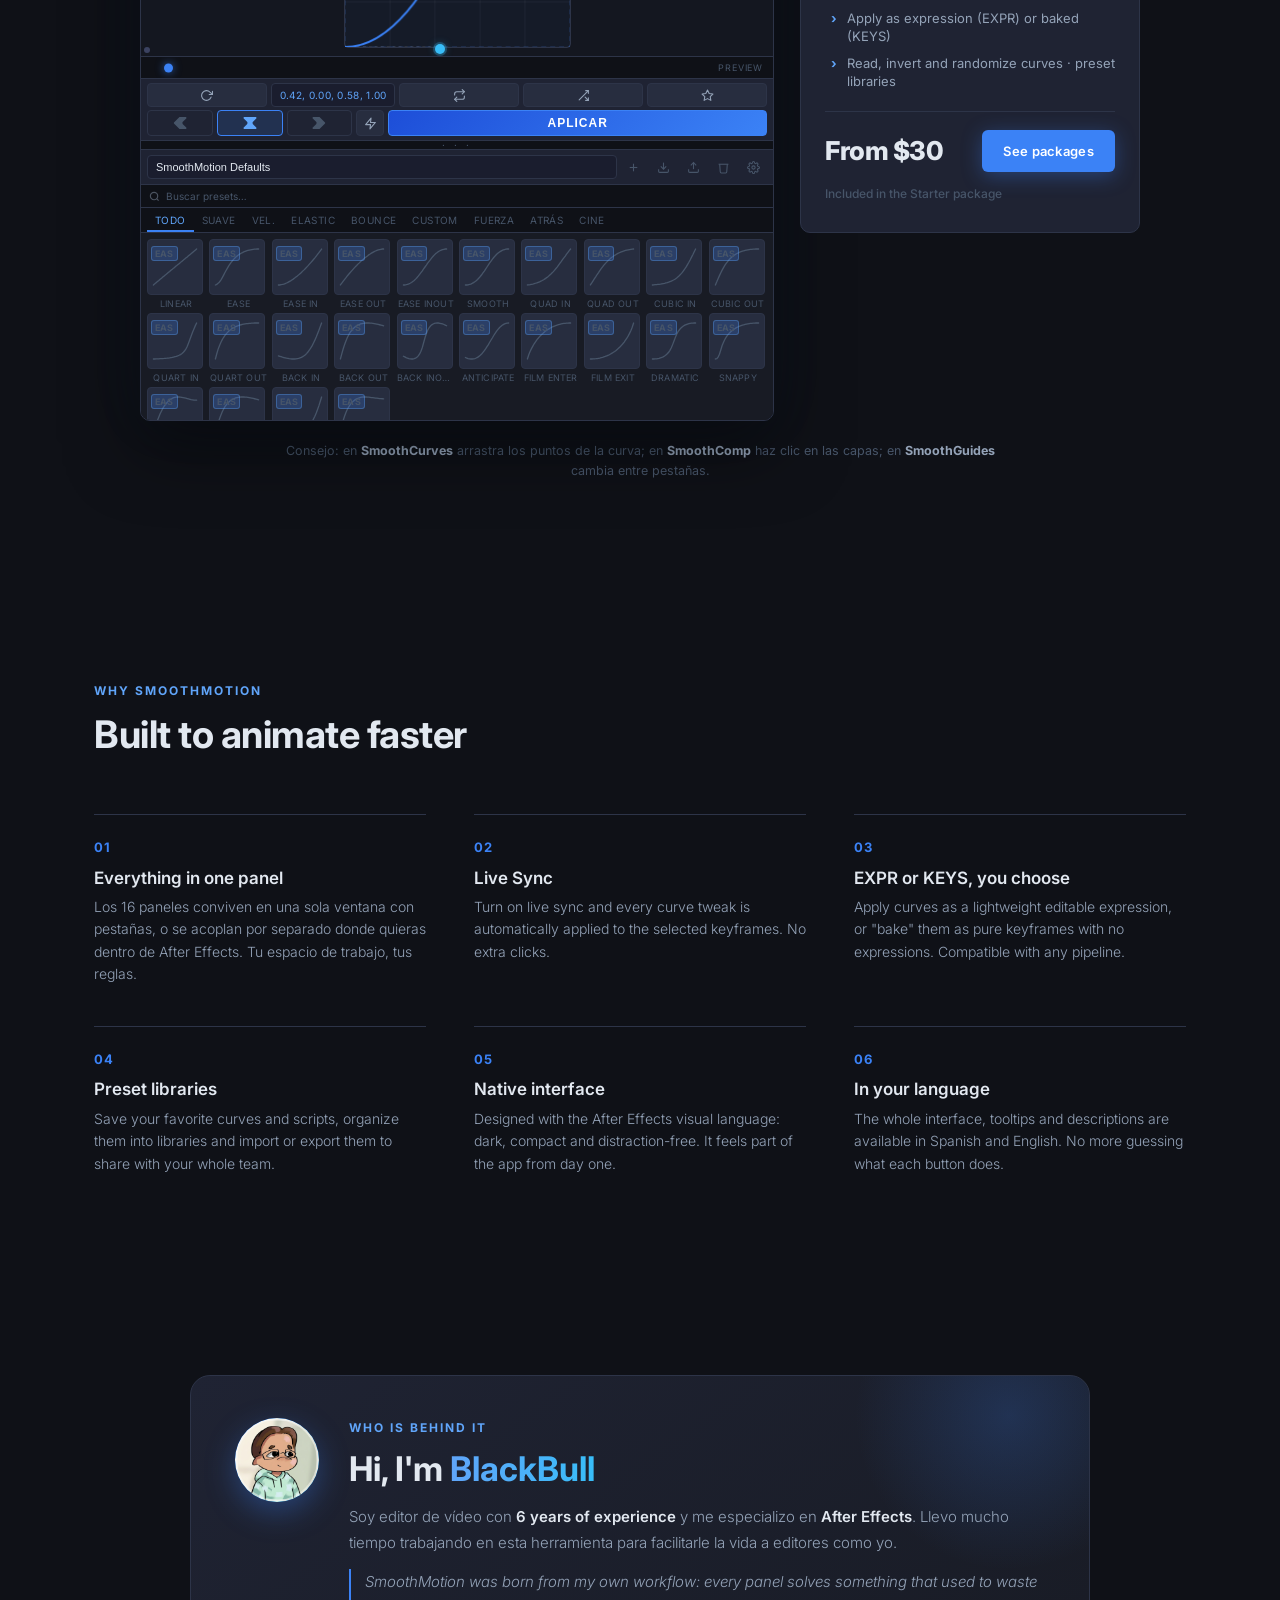
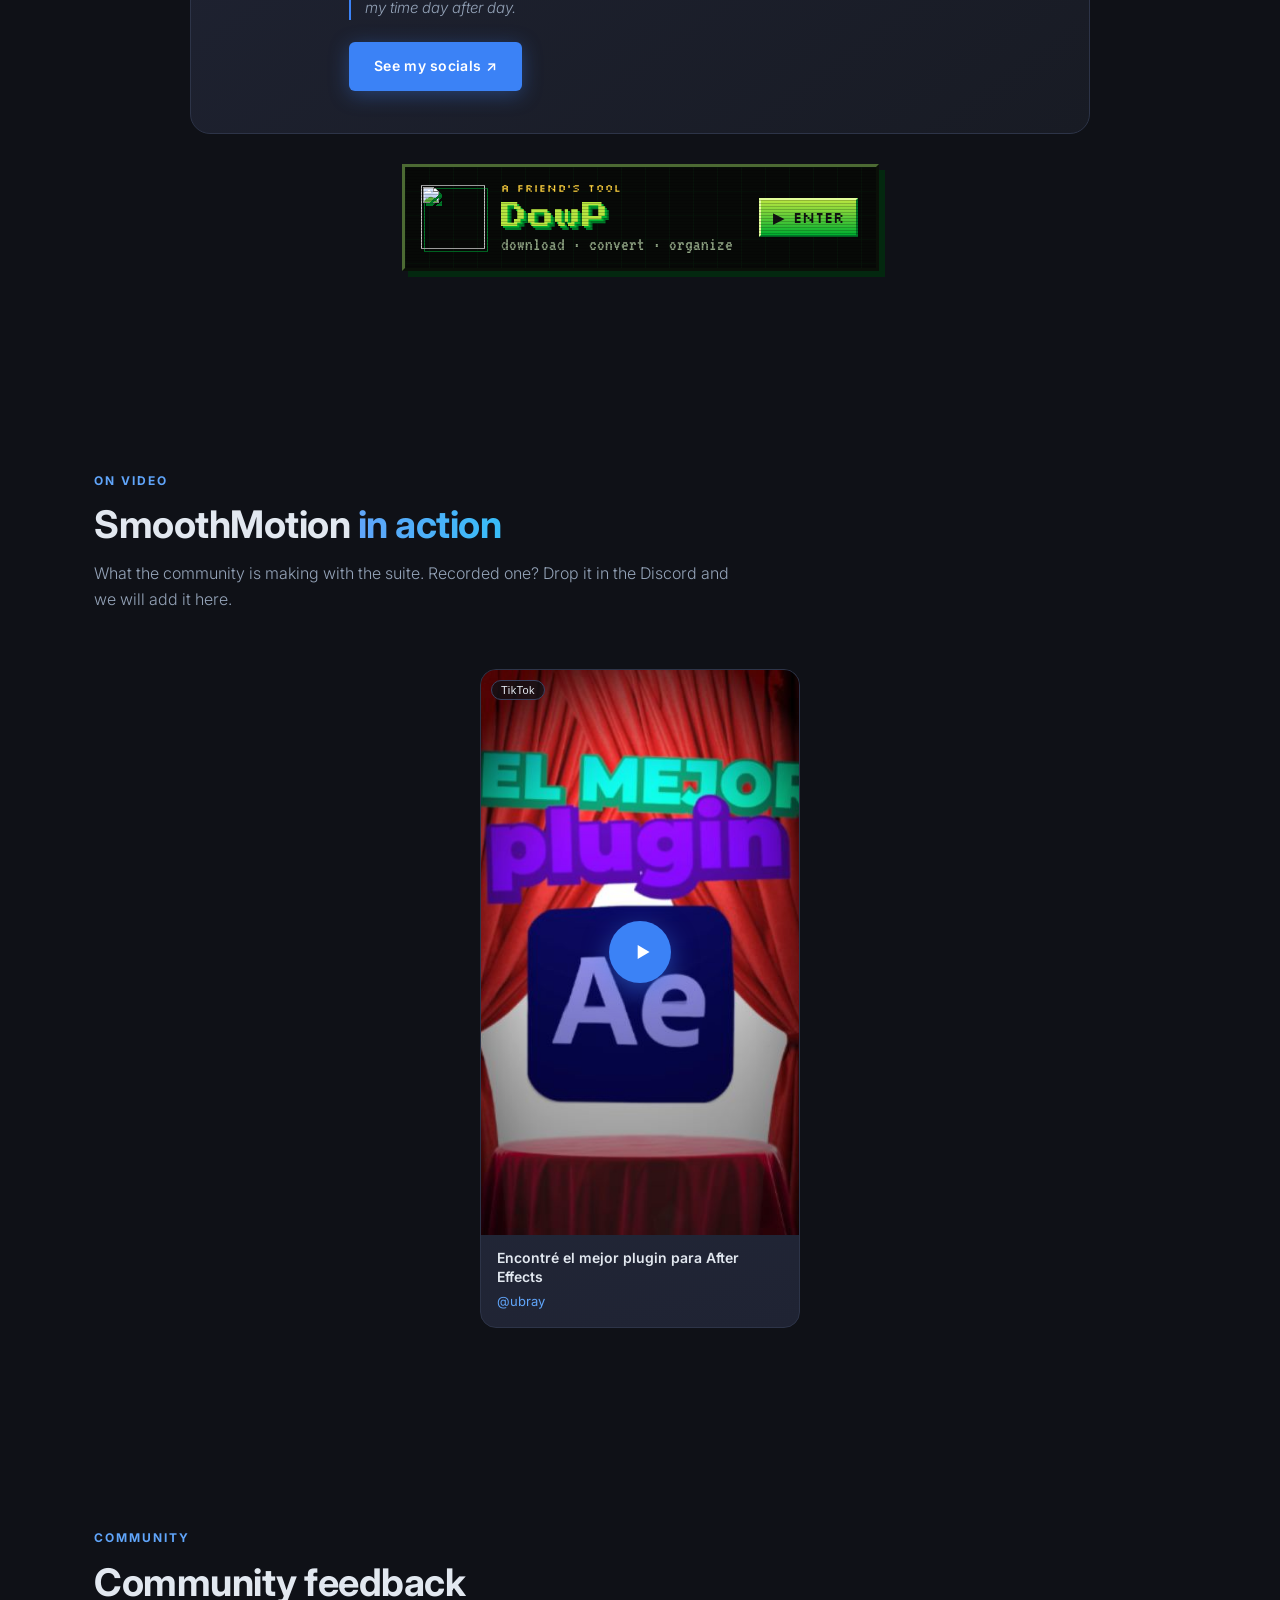
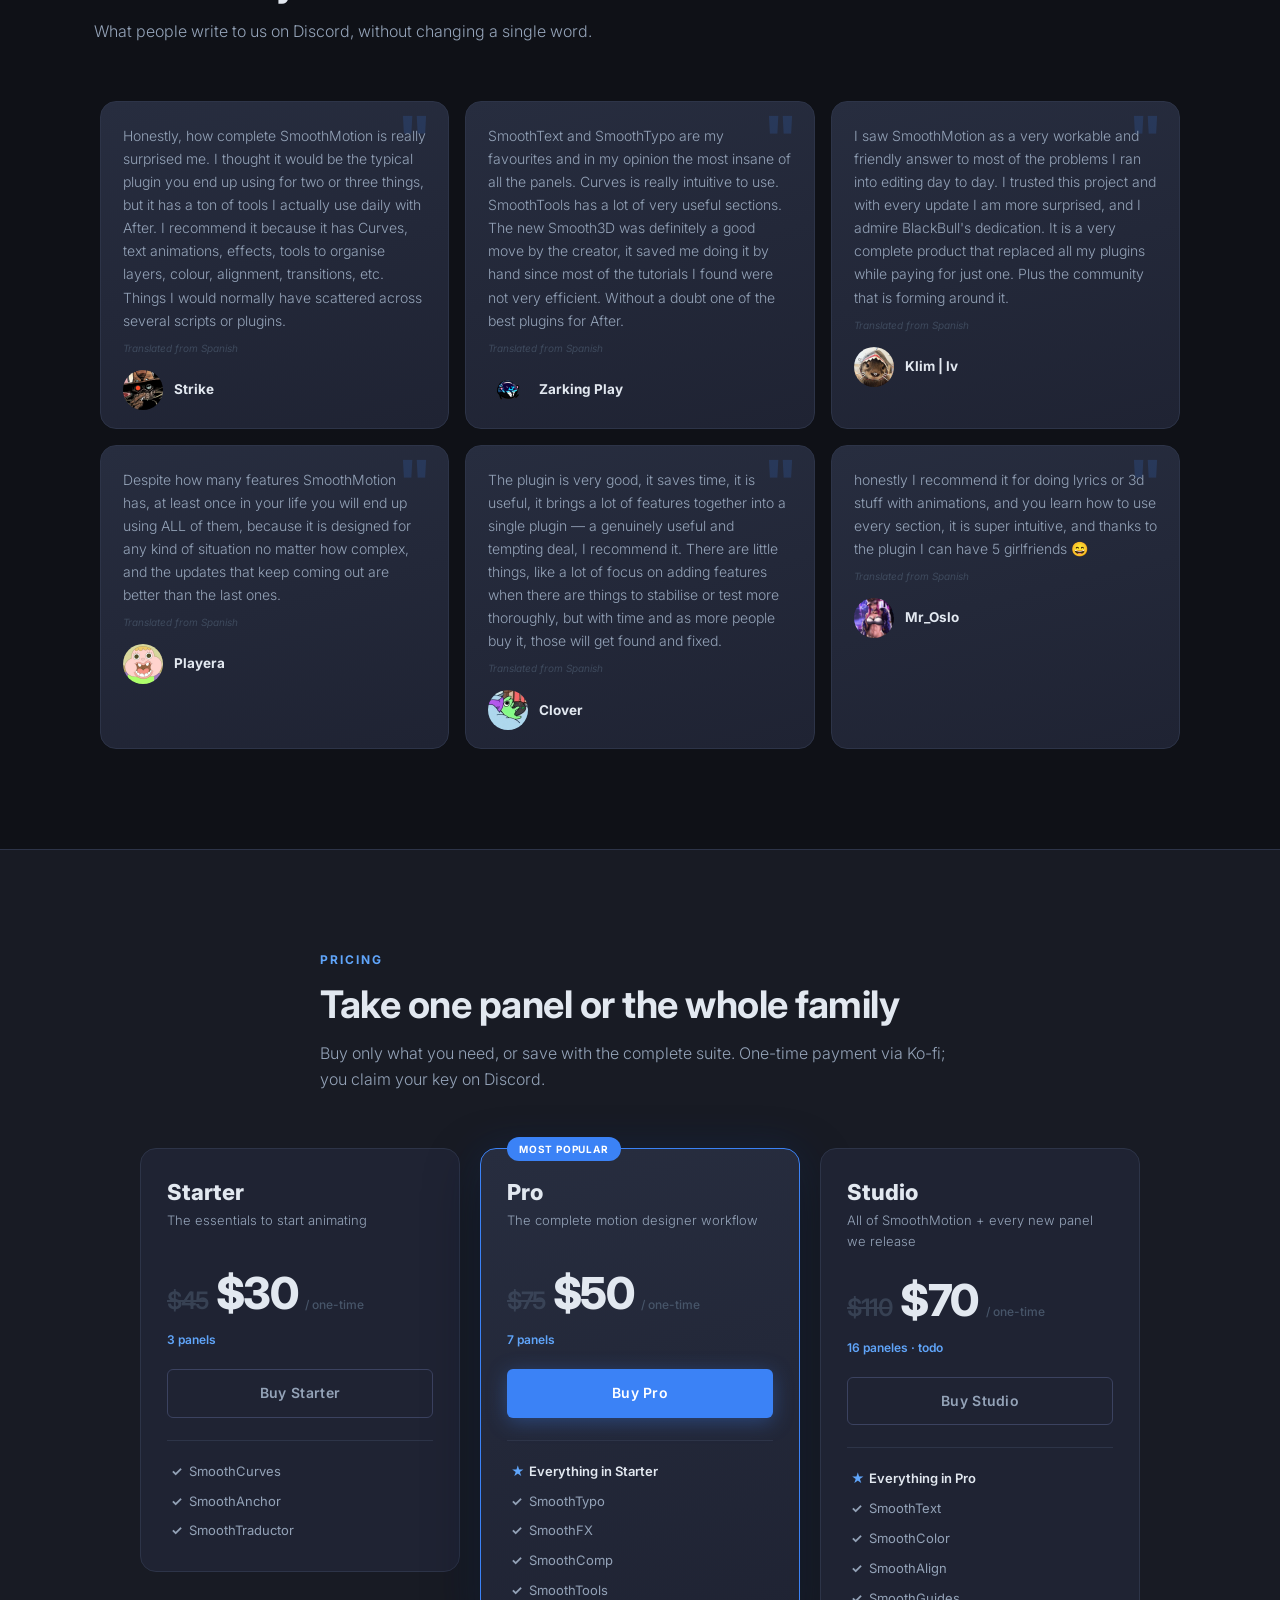
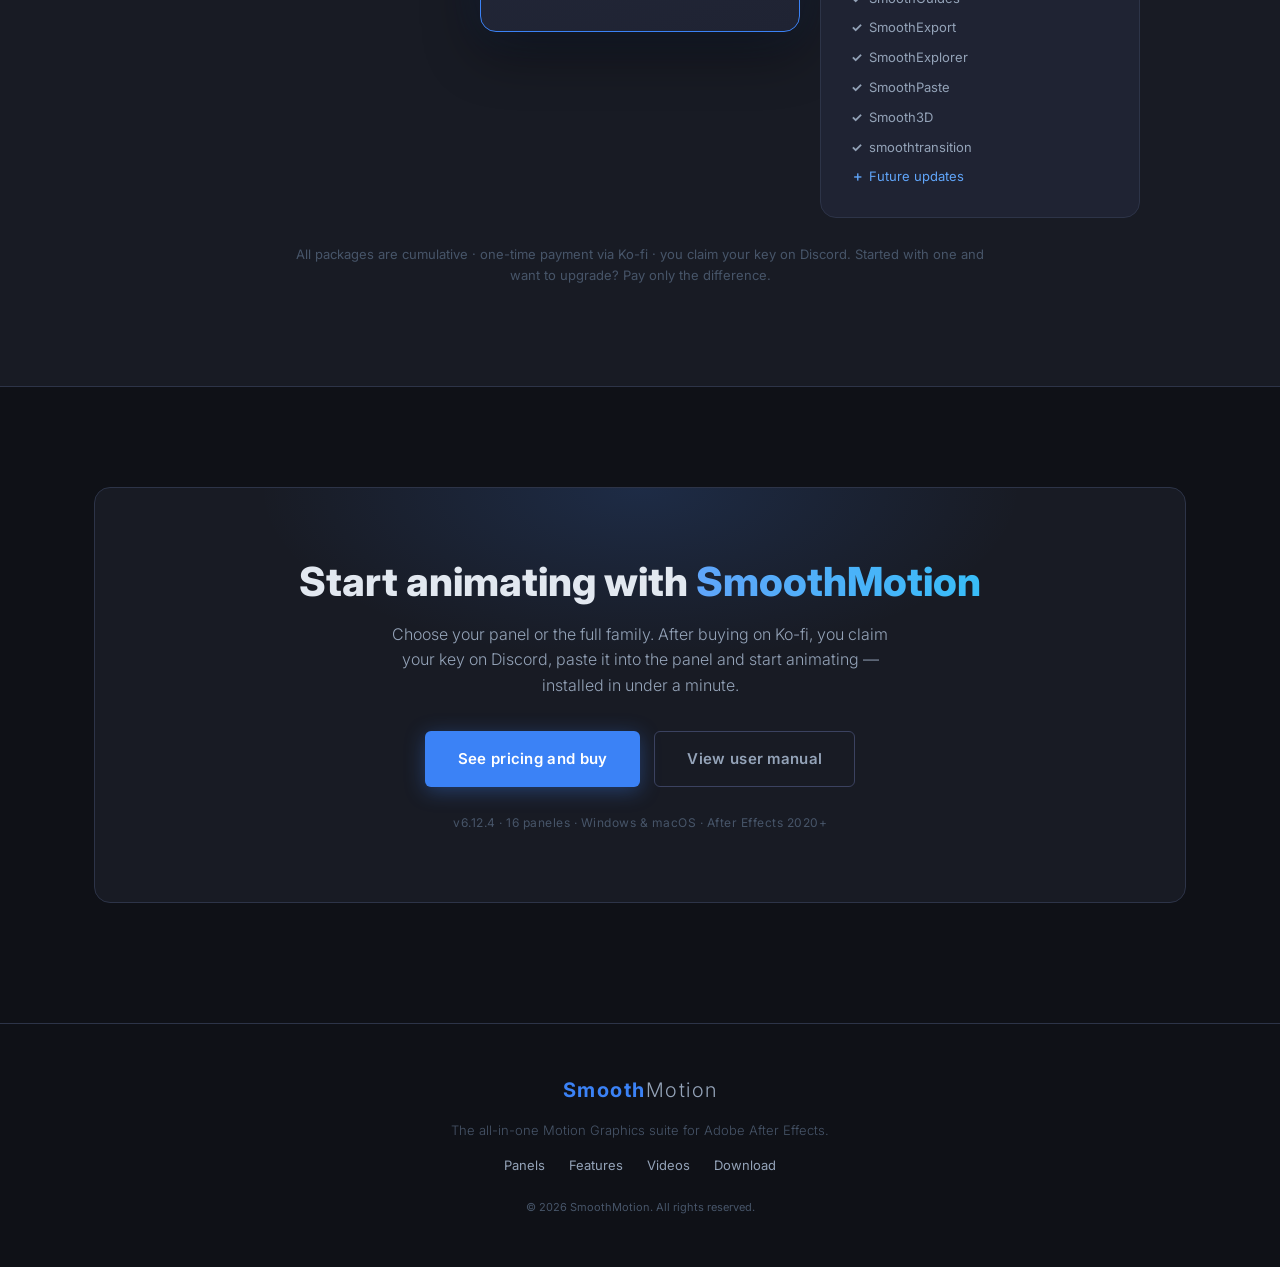
==== commit 631f29aa: "DowP como portal con transición en vez de sección - En la página queda solo un botón de DowP (debajo" ====
--- a/index.html
+++ b/index.html
@@ -20,7 +20,7 @@
   <link href="https://fonts.googleapis.com/css2?family=Inter:wght@300;400;500;600;700;800&display=swap" rel="stylesheet" />
   <!-- Fuentes pixel de la sección DowP (las mismas que usa su web) -->
   <link href="https://fonts.googleapis.com/css2?family=Press+Start+2P&family=Silkscreen&family=VT323&display=swap" rel="stylesheet" />
-  <link rel="stylesheet" href="css/style.css?v=6.17.0" />
+  <link rel="stylesheet" href="css/style.css?v=6.18.0" />
 </head>
 <body>
 
@@ -228,87 +228,23 @@
            class="btn btn-primary about-btn">Ver mis redes ↗</a>
       </div>
     </div>
-  </section>
-
-  <!-- ===== DowP — herramienta amiga =====
-       Va con el estilo retro de la web de DowP (marckdp.github.io/DowP), no con
-       el azul de SmoothMotion: así se nota que es otro proyecto. Las imágenes se
-       cargan desde su web, que invita a enlazar su botón 88x31. -->
-  <section id="dowp" class="dp-band">
-    <div class="dp-inner">
-      <p class="dp-label reveal">Herramienta amiga · recomendada por BlackBull</p>
-
-      <header class="dp-masthead reveal">
-        <img class="dp-logo" src="https://marckdp.github.io/DowP/img/logo128.png"
-             width="128" height="128" alt="Logo de DowP" loading="lazy" decoding="async" />
-        <div>
-          <h2 class="dp-title">DowP</h2>
-          <p class="dp-sub">descarga · convierte · organiza · <span class="dp-blink" aria-hidden="true">_</span></p>
-        </div>
-      </header>
-
-      <div class="dp-ticker" aria-hidden="true">
-        <div class="dp-ticker-track">
-          <span>★ 100&#37; gratis ★ descarga de YouTube y cientos de sitios ★ IA para imagen y video ★ directo a After Effects, Premiere y DaVinci ★ hecho por MarckDP</span>
-          <span class="dp-dup">★ 100&#37; gratis ★ descarga de YouTube y cientos de sitios ★ IA para imagen y video ★ directo a After Effects, Premiere y DaVinci ★ hecho por MarckDP</span>
-        </div>
-      </div>
-
-      <div class="dp-grid">
-        <div class="dp-win reveal">
-          <div class="dp-win-bar">¿Qué es DowP?</div>
-          <div class="dp-win-body">
-            <p>DowP es una navaja suiza gratuita para quien edita: descarga, convierte, recodifica y organiza tus medios, y los manda directo a tu editor. No es mío — lo hace mi amigo MarckDP, me pareció increíble y quiero que llegue a más gente.</p>
-            <dl class="dp-feats">
-              <div>
-                <dt><span class="dp-num">[01]</span> Descarga</dt>
-                <dd>Video y audio de YouTube y de cientos de sitios, con buscador integrado y playlists enteras por lotes.</dd>
-              </div>
-              <div>
-                <dt><span class="dp-num">[02]</span> Convierte</dt>
-                <dd>Imágenes entre formatos (HEIC, AVIF, PSD, RAW), PDF a imagen, vectoriza a SVG y quita fondos con IA.</dd>
-              </div>
-              <div>
-                <dt><span class="dp-num">[03]</span> Recodifica</dt>
-                <dd>Video y audio con preajustes, recorte sobre la forma de onda y reescalado de video con IA.</dd>
-              </div>
-              <div>
-                <dt><span class="dp-num">[04]</span> Directo a tu editor</dt>
-                <dd>Envía lo que descargas a After Effects, Premiere Pro, Photoshop o DaVinci Resolve.</dd>
-              </div>
-            </dl>
-            <p class="dp-sign">— hecho por MarckDP</p>
-          </div>
-        </div>
-
-        <div class="dp-win dp-win-cta reveal">
-          <div class="dp-win-bar">Pruébalo</div>
-          <div class="dp-win-body">
-            <a class="dp-shot" href="https://marckdp.github.io/DowP/" target="_blank" rel="noopener">
-              <img src="https://marckdp.github.io/DowP/img/avanzado.png" width="1116" height="789"
-                   alt="Captura de DowP: Proceso Avanzado" loading="lazy" decoding="async" />
-              <span>Proceso Avanzado</span>
-            </a>
-            <ul class="dp-status">
-              <li><i class="dp-led"></i>Gratis</li>
-              <li><i class="dp-led"></i>Windows 10/11</li>
-              <li><i class="dp-led"></i>macOS Apple Silicon <em class="dp-tag">beta</em></li>
-            </ul>
-            <div class="dp-center">
-              <a class="dp-big-btn" href="https://marckdp.github.io/DowP/" target="_blank" rel="noopener">
-                <span class="dp-big-btn-arrow" aria-hidden="true">▶</span> Visitar DowP
-              </a>
-              <p class="dp-tiny">Abre la web de DowP en una pestaña nueva.</p>
-              <a class="dp-badge" href="https://marckdp.github.io/DowP/" target="_blank" rel="noopener">
-                <img src="https://marckdp.github.io/DowP/img/dowp-88x31.gif" width="88" height="31"
-                     alt="Botón de DowP" loading="lazy" />
-              </a>
-            </div>
-          </div>
-        </div>
-      </div>
-    </div>
-  </section>
+
+    <!-- DowP (herramienta de un amigo): solo un botón. Al pulsarlo, una onda de
+         píxeles lleva al portal #dowpPortal (al final del body). -->
+    <div class="dp-launch-wrap reveal">
+      <button type="button" class="dp-launch" data-dowp-open aria-haspopup="dialog" aria-controls="dowpPortal">
+        <img class="dp-launch-logo" src="https://marckdp.github.io/DowP/img/logo128.png"
+             width="128" height="128" alt="" loading="lazy" decoding="async" />
+        <span class="dp-launch-txt">
+          <span class="dp-launch-kicker">Herramienta amiga</span>
+          <span class="dp-launch-title">DowP</span>
+          <span class="dp-launch-sub">descarga · convierte · organiza</span>
+        </span>
+        <span class="dp-launch-go"><span aria-hidden="true">▶</span> Entrar</span>
+      </button>
+    </div>
+  </section>
+
 
   <!-- ===== VÍDEOS ===== -->
   <section id="videos" class="section">
@@ -404,8 +340,98 @@
     </div>
   </div>
 
-  <script src="js/i18n.js?v=6.17.0"></script>
-  <script src="js/i18n-en.js?v=6.17.0"></script>
-  <script src="js/main.js?v=6.17.0"></script>
+  <!-- ===== PORTAL: DowP (herramienta amiga) =====
+       Un "mundo" aparte a pantalla completa con el estilo retro de la web de DowP
+       (marckdp.github.io/DowP), no con el azul de SmoothMotion. Lo abre el botón
+       de DowP o la pestaña del menú; la transición la hace main.js. Las imágenes
+       se cargan desde su web, que invita a enlazar su botón 88x31.
+       --i en cada .dp-boot = orden en que "arranca" al encender la pantalla. -->
+  <div class="dp-portal" id="dowpPortal" role="dialog" aria-modal="true" aria-labelledby="dpTitle" hidden>
+    <div class="dp-flash" aria-hidden="true"></div>
+    <div class="dp-screen">
+      <div class="dp-topbar dp-boot" style="--i:0">
+        <button type="button" class="dp-back" data-dowp-close><span aria-hidden="true">◀</span> Volver a SmoothMotion</button>
+        <span class="dp-topbar-note">Herramienta amiga · recomendada por BlackBull</span>
+      </div>
+
+      <div class="dp-inner">
+        <header class="dp-masthead dp-boot" style="--i:1">
+          <img class="dp-logo" src="https://marckdp.github.io/DowP/img/logo128.png"
+               width="128" height="128" alt="Logo de DowP" decoding="async" />
+          <div>
+            <h2 class="dp-title" id="dpTitle">DowP</h2>
+            <p class="dp-sub">descarga · convierte · organiza · <span class="dp-blink" aria-hidden="true">_</span></p>
+          </div>
+        </header>
+
+        <div class="dp-ticker dp-boot" style="--i:2" aria-hidden="true">
+          <div class="dp-ticker-track">
+            <span>★ 100&#37; gratis ★ descarga de YouTube y cientos de sitios ★ IA para imagen y video ★ directo a After Effects, Premiere y DaVinci ★ hecho por MarckDP</span>
+            <span class="dp-dup">★ 100&#37; gratis ★ descarga de YouTube y cientos de sitios ★ IA para imagen y video ★ directo a After Effects, Premiere y DaVinci ★ hecho por MarckDP</span>
+          </div>
+        </div>
+
+        <div class="dp-grid">
+          <div class="dp-win dp-boot" style="--i:3">
+            <div class="dp-win-bar">¿Qué es DowP?</div>
+            <div class="dp-win-body">
+              <p>DowP es una navaja suiza gratuita para quien edita: descarga, convierte, recodifica y organiza tus medios, y los manda directo a tu editor. No es mío — lo hace mi amigo MarckDP, me pareció increíble y quiero que llegue a más gente.</p>
+              <dl class="dp-feats">
+                <div>
+                  <dt><span class="dp-num">[01]</span> Descarga</dt>
+                  <dd>Video y audio de YouTube y de cientos de sitios, con buscador integrado y playlists enteras por lotes.</dd>
+                </div>
+                <div>
+                  <dt><span class="dp-num">[02]</span> Convierte</dt>
+                  <dd>Imágenes entre formatos (HEIC, AVIF, PSD, RAW), PDF a imagen, vectoriza a SVG y quita fondos con IA.</dd>
+                </div>
+                <div>
+                  <dt><span class="dp-num">[03]</span> Recodifica</dt>
+                  <dd>Video y audio con preajustes, recorte sobre la forma de onda y reescalado de video con IA.</dd>
+                </div>
+                <div>
+                  <dt><span class="dp-num">[04]</span> Directo a tu editor</dt>
+                  <dd>Envía lo que descargas a After Effects, Premiere Pro, Photoshop o DaVinci Resolve.</dd>
+                </div>
+              </dl>
+              <p class="dp-sign">— hecho por MarckDP</p>
+            </div>
+          </div>
+
+          <div class="dp-win dp-win-cta dp-boot" style="--i:4">
+            <div class="dp-win-bar">¿Entrar a DowP?</div>
+            <div class="dp-win-body">
+              <p class="dp-ask">Vas a salir de SmoothMotion hacia la web oficial de DowP, que se abre en una pestaña nueva.</p>
+              <div class="dp-choices">
+                <a class="dp-big-btn" href="https://marckdp.github.io/DowP/" target="_blank" rel="noopener">
+                  <span class="dp-big-btn-arrow" aria-hidden="true">▶</span> Sí, entrar a DowP
+                </a>
+                <button type="button" class="dp-no-btn" data-dowp-close><span aria-hidden="true">◀</span> No, volver a SmoothMotion</button>
+              </div>
+              <a class="dp-shot" href="https://marckdp.github.io/DowP/" target="_blank" rel="noopener">
+                <img src="https://marckdp.github.io/DowP/img/avanzado.png" width="1116" height="789"
+                     alt="Captura de DowP: Proceso Avanzado" loading="lazy" decoding="async" />
+                <span>Proceso Avanzado</span>
+              </a>
+              <ul class="dp-status">
+                <li><i class="dp-led"></i>Gratis</li>
+                <li><i class="dp-led"></i>Windows 10/11</li>
+                <li><i class="dp-led"></i>macOS Apple Silicon <em class="dp-tag">beta</em></li>
+              </ul>
+              <div class="dp-center">
+                <a class="dp-badge" href="https://marckdp.github.io/DowP/" target="_blank" rel="noopener">
+                  <img src="https://marckdp.github.io/DowP/img/dowp-88x31.gif" width="88" height="31" alt="Botón de DowP" />
+                </a>
+              </div>
+            </div>
+          </div>
+        </div>
+      </div>
+    </div>
+  </div>
+
+  <script src="js/i18n.js?v=6.18.0"></script>
+  <script src="js/i18n-en.js?v=6.18.0"></script>
+  <script src="js/main.js?v=6.18.0"></script>
 </body>
 </html>
--- a/css/style.css
+++ b/css/style.css
@@ -1376,11 +1376,14 @@
 
 /* ==========================================
    DowP — herramienta amiga
-   Copia el estilo de su web (marckdp.github.io/DowP): pixel, verde lima y
-   ventanas de escritorio viejo. Todo va con prefijo dp- y las variables
-   viven dentro de .dp-band para no pisar la paleta azul del sitio.
+   Un botón en la página y un portal a pantalla completa con el estilo de su
+   web (marckdp.github.io/DowP): pixel, verde lima y ventanas de escritorio
+   viejo. Todo va con prefijo dp- y las variables viven dentro de .dp-launch
+   y .dp-portal para no pisar la paleta azul del sitio.
+   La transición (onda de píxeles + encendido de CRT) la maneja main.js.
    ========================================== */
-.dp-band {
+.dp-launch,
+.dp-portal {
   --dp-lime:   #b8e640;
   --dp-green:  #00b030;
   --dp-deep:   #007828;
@@ -1390,48 +1393,187 @@
   --dp-muted:  #8fa383;
   --dp-warn:   #ffd23f;
   --dp-bevel:  #4c6a33 #0a0f08 #0a0f08 #4c6a33;
-
-  background-color: #070907;
-  /* Cielo de píxeles: dos capas de "estrellas" y una rejilla tenue */
-  background-image:
+  --dp-sky:
     radial-gradient(1px 1px at 12px 18px, var(--dp-lime) 50%, transparent 51%),
     radial-gradient(1px 1px at 61px 77px, #6f8f4a 50%, transparent 51%),
     linear-gradient(rgba(0,176,48,.05) 1px, transparent 1px),
     linear-gradient(90deg, rgba(0,176,48,.05) 1px, transparent 1px);
+}
+
+/* ── El botón de la página ─────────────────────────────── */
+.dp-launch-wrap { display: flex; justify-content: center; margin-top: 30px; }
+.dp-launch {
+  align-items: center;
+  background-color: #070907;
+  background-image: var(--dp-sky);
   background-size: 97px 97px, 131px 131px, 24px 24px, 24px 24px;
-  border-bottom: 2px solid var(--dp-deep);
-  border-top: 2px solid var(--dp-deep);
+  border: 3px solid;
+  border-color: var(--dp-bevel);
+  box-shadow: 6px 6px 0 #03280f;
   color: var(--dp-text);
+  cursor: pointer;
+  display: flex;
   font-family: 'VT323', Consolas, monospace;
-  font-size: 22px;
-  line-height: 1.25;
+  gap: 16px;
+  max-width: 100%;
   overflow: hidden;
-  padding: 90px 24px;
-  position: relative;
-}
-/* Líneas de monitor CRT por encima, sin bloquear clics */
-.dp-band::after {
-  background: repeating-linear-gradient(to bottom, rgba(0,0,0,.18) 0 1px, transparent 1px 3px);
+  padding: 14px 18px 14px 16px;
+  position: relative;
+  text-align: left;
+  transition: transform .06s, box-shadow .06s, border-color .15s;
+}
+/* Líneas de monitor también en el botón */
+.dp-launch::after {
+  background: repeating-linear-gradient(to bottom, rgba(0,0,0,.2) 0 1px, transparent 1px 3px);
   content: '';
   inset: 0;
   pointer-events: none;
   position: absolute;
+}
+.dp-launch:hover { border-color: var(--dp-lime) var(--dp-deep) var(--dp-deep) var(--dp-lime); }
+.dp-launch:active { box-shadow: 2px 2px 0 #03280f; transform: translate(4px, 4px); }
+.dp-launch:focus-visible { outline: 2px dashed var(--dp-lime); outline-offset: 5px; }
+.dp-launch-logo {
+  filter: drop-shadow(3px 3px 0 var(--dp-deep));
+  flex-shrink: 0;
+  height: 64px;
+  image-rendering: pixelated;
+  width: 64px;
+}
+.dp-launch:hover .dp-launch-logo { animation: dp-bob .6s steps(2) infinite; }
+.dp-launch-txt { display: flex; flex-direction: column; min-width: 0; }
+.dp-launch-kicker { color: var(--dp-warn); font-family: 'Silkscreen', monospace; font-size: 11px; letter-spacing: 1px; }
+.dp-launch-title {
+  color: var(--dp-lime);
+  font-family: 'Press Start 2P', 'Silkscreen', monospace;
+  font-size: 26px;
+  letter-spacing: 1px;
+  line-height: 1;
+  margin: 8px 0 6px;
+  text-shadow: 2px 2px 0 var(--dp-green), 4px 4px 0 var(--dp-deep);
+}
+.dp-launch-sub { color: var(--dp-muted); font-size: 19px; line-height: 1; }
+.dp-launch-go {
+  background: linear-gradient(180deg, var(--dp-lime), var(--dp-green));
+  border: 2px solid;
+  border-color: #e2ff9a var(--dp-deep) var(--dp-deep) #e2ff9a;
+  color: var(--dp-ink);
+  flex-shrink: 0;
+  font-family: 'Silkscreen', monospace;
+  font-size: 15px;
+  margin-left: 10px;
+  padding: 8px 12px;
+}
+.dp-launch:hover .dp-launch-go { background: linear-gradient(180deg, #d6ff70, var(--dp-lime)); }
+
+/* Al pulsar: parpadeo con separación de color, justo antes de la onda */
+.dp-launch.is-launching,
+.nav-dowp.is-launching { animation: dp-glitch .36s steps(1) both; }
+@keyframes dp-glitch {
+  0%   { transform: translate(0, 0); }
+  20%  { transform: translate(-3px, 1px);  filter: drop-shadow(-3px 0 0 #ff2bd6) drop-shadow(3px 0 0 #2bf0ff); }
+  40%  { transform: translate(3px, -1px);  filter: drop-shadow(3px 0 0 #ff2bd6) drop-shadow(-3px 0 0 #2bf0ff); }
+  60%  { transform: translate(-1px, 0);    filter: brightness(1.8); }
+  80%  { transform: translate(2px, 1px);   filter: drop-shadow(-2px 0 0 #b8e640); }
+  100% { transform: translate(0, 0);       filter: none; }
+}
+
+/* Onda de píxeles (canvas que crea main.js) */
+.dp-wave {
+  height: 100%;
+  inset: 0;
+  position: fixed;
+  width: 100%;
+  z-index: 2000;
+}
+
+/* ── El portal ──────────────────────────────────────────── */
+.dp-portal {
+  background: #000;
+  inset: 0;
+  overflow: hidden;
+  position: fixed;
+  z-index: 1500;
+}
+.dp-portal[hidden] { display: none; }
+/* Viñeta y líneas CRT fijas por encima de todo el portal, sin bloquear clics */
+.dp-portal::before,
+.dp-portal::after {
+  content: '';
+  inset: 0;
+  pointer-events: none;
+  position: absolute;
+  z-index: 3;
+}
+.dp-portal::before { background: radial-gradient(ellipse at center, transparent 58%, rgba(0,0,0,.5) 100%); }
+.dp-portal::after  { background: repeating-linear-gradient(to bottom, rgba(0,0,0,.18) 0 1px, transparent 1px 3px); }
+
+.dp-screen {
+  background-color: #070907;
+  background-image: var(--dp-sky);
+  background-size: 97px 97px, 131px 131px, 24px 24px, 24px 24px;
+  color: var(--dp-text);
+  font-family: 'VT323', Consolas, monospace;
+  font-size: 22px;
+  height: 100%;
+  line-height: 1.25;
+  overflow-y: auto;
+  overscroll-behavior: contain;
+  position: relative;
+  scrollbar-color: var(--dp-deep) #070907;
+  transform-origin: 50% 50%;
+}
+.dp-portal ::selection { background: var(--dp-deep); color: #fff; }
+
+/* La raya brillante del encendido/apagado del monitor */
+.dp-flash {
+  background: #f4ffd6;
+  box-shadow: 0 0 18px 6px rgba(184,230,64,.85), 0 0 70px 24px rgba(0,176,48,.45);
+  height: 4px;
+  left: 0;
+  margin-top: -2px;
+  opacity: 0;
+  pointer-events: none;
+  position: absolute;
+  right: 0;
+  top: 50%;
+  z-index: 4;
+}
+
+.dp-topbar {
+  align-items: center;
+  background: rgba(7,9,7,.94);
+  border-bottom: 2px solid var(--dp-deep);
+  display: flex;
+  gap: 14px;
+  justify-content: space-between;
+  padding: 10px 24px;
+  position: sticky;
+  top: 0;
   z-index: 2;
 }
-.dp-band ::selection { background: var(--dp-deep); color: #fff; }
-.dp-inner { margin: 0 auto; max-width: 1060px; position: relative; }
-
-.dp-label {
-  color: var(--dp-warn);
+.dp-back,
+.dp-no-btn {
+  background: #000;
+  border: 2px solid;
+  border-color: var(--dp-bevel);
+  box-shadow: 3px 3px 0 #03280f;
+  color: var(--dp-lime);
+  cursor: pointer;
   font-family: 'Silkscreen', monospace;
-  font-size: 13px;
-  letter-spacing: 1px;
-  margin-bottom: 18px;
-}
+  font-size: 14px;
+  padding: 7px 12px;
+}
+.dp-back:hover, .dp-no-btn:hover { background: var(--dp-deep); color: #fff; }
+.dp-back:active, .dp-no-btn:active { box-shadow: 1px 1px 0 #03280f; transform: translate(2px, 2px); }
+.dp-back:focus-visible, .dp-no-btn:focus-visible { outline: 2px dashed var(--dp-lime); outline-offset: 3px; }
+.dp-topbar-note { color: var(--dp-muted); font-size: 18px; text-align: right; }
+
+.dp-inner { margin: 0 auto; max-width: 1060px; padding: 28px 24px 48px; }
 
 /* ── Cabecera: logo + título con sombra en escalera ── */
 .dp-masthead {
-  --dp-title: clamp(34px, 7vw, 64px);
+  --dp-title: clamp(34px, 6vw, 60px);
   align-items: flex-start;
   display: flex;
   gap: 18px;
@@ -1480,7 +1622,7 @@
   align-items: start;
   display: grid;
   gap: 22px;
-  grid-template-columns: minmax(0, 1fr) 330px;
+  grid-template-columns: minmax(0, 1fr) 360px;
 }
 .dp-win {
   background: var(--dp-panel);
@@ -1512,7 +1654,30 @@
 .dp-num { color: var(--dp-muted); }
 .dp-win-body .dp-sign { color: var(--dp-muted); margin: 14px 0 0; text-align: right; }
 
-/* ── Ventana "Pruébalo": captura, estado y botón ── */
+/* ── Ventana "¿Entrar a DowP?": la decisión ── */
+.dp-win-body .dp-ask { color: var(--dp-text); font-size: 20px; margin-bottom: 16px; }
+.dp-choices { display: grid; gap: 14px; justify-items: center; margin-bottom: 18px; }
+.dp-big-btn {
+  align-items: center;
+  background: linear-gradient(180deg, var(--dp-lime), var(--dp-green));
+  border: 3px solid;
+  border-color: #e2ff9a var(--dp-deep) var(--dp-deep) #e2ff9a;
+  box-shadow: 6px 6px 0 #03280f;
+  color: var(--dp-ink);
+  display: inline-flex;
+  font-family: 'Silkscreen', monospace;
+  font-size: 18px;
+  gap: 12px;
+  justify-content: center;
+  max-width: 100%;
+  padding: 12px 18px;
+  transition: transform .05s;
+}
+.dp-big-btn:hover { background: linear-gradient(180deg, #d6ff70, var(--dp-lime)); }
+.dp-big-btn:active { box-shadow: 2px 2px 0 #03280f; transform: translate(4px, 4px); }
+.dp-big-btn:focus-visible { outline: 2px dashed var(--dp-lime); outline-offset: 4px; }
+.dp-big-btn-arrow { animation: dp-bob 1s steps(2) infinite; }
+
 .dp-shot {
   background: var(--dp-ink);
   border: 2px solid;
@@ -1534,7 +1699,7 @@
 }
 .dp-shot:hover, .dp-shot:focus-visible { border-color: var(--dp-lime); color: var(--dp-lime); outline: none; }
 
-.dp-status { display: grid; gap: 4px; list-style: none; margin: 14px 0 16px; }
+.dp-status { display: grid; gap: 4px; list-style: none; margin: 14px 0; }
 .dp-status li { align-items: center; display: flex; flex-wrap: wrap; gap: 8px; }
 .dp-led {
   background: var(--dp-lime);
@@ -1552,33 +1717,58 @@
   font-style: normal;
   padding: 0 4px;
 }
-
 .dp-center { text-align: center; }
-.dp-big-btn {
-  align-items: center;
-  background: linear-gradient(180deg, var(--dp-lime), var(--dp-green));
-  border: 3px solid;
-  border-color: #e2ff9a var(--dp-deep) var(--dp-deep) #e2ff9a;
-  box-shadow: 6px 6px 0 #03280f;
-  color: var(--dp-ink);
-  display: inline-flex;
-  font-family: 'Silkscreen', monospace;
-  font-size: 20px;
-  gap: 12px;
-  max-width: 100%;
-  padding: 12px 22px;
-  transition: transform .05s;
-}
-.dp-big-btn:hover { background: linear-gradient(180deg, #d6ff70, var(--dp-lime)); }
-.dp-big-btn:active { box-shadow: 2px 2px 0 #03280f; transform: translate(4px, 4px); }
-.dp-big-btn:focus-visible { outline: 2px dashed var(--dp-lime); outline-offset: 4px; }
-.dp-big-btn-arrow { animation: dp-bob 1s steps(2) infinite; }
-.dp-win-body .dp-tiny { color: var(--dp-muted); font-size: 17px; margin: 14px 0 10px; }
 .dp-badge { display: inline-block; line-height: 0; }
 .dp-badge img { image-rendering: pixelated; }
 .dp-badge:hover img, .dp-badge:focus-visible img { outline: 1px solid var(--dp-lime); outline-offset: 2px; }
 
-/* Pestaña del menú: un píxel lima para anunciar la sección */
+/* ── Animaciones del portal ────────────────────────────────
+   Entrada: raya brillante que se abre (monitor encendiéndose) y el contenido
+   "arranca" por partes. Salida: se cierra en una raya y luego un punto. */
+.dp-portal.is-crt-on .dp-screen { animation: dp-crt-on .62s cubic-bezier(.2,.7,.2,1) both; }
+.dp-portal.is-crt-on .dp-flash  { animation: dp-flash-on .62s ease-out both; }
+.dp-portal.is-crt-on .dp-boot {
+  animation: dp-boot-in .42s steps(6) backwards;
+  animation-delay: calc(420ms + var(--i, 0) * 110ms);
+}
+.dp-portal.is-crt-off .dp-screen { animation: dp-crt-off .44s ease-in both; }
+.dp-portal.is-crt-off .dp-flash  { animation: dp-flash-off .44s ease-in both; }
+
+@keyframes dp-crt-on {
+  0%   { opacity: 0; transform: scale(1, .004); filter: brightness(3); }
+  30%  { opacity: 0; transform: scale(1, .004); filter: brightness(3); }
+  31%  { opacity: 1; }
+  72%  { transform: scale(1, 1); filter: brightness(1.7) contrast(1.2); }
+  100% { opacity: 1; transform: scale(1, 1); filter: none; }
+}
+@keyframes dp-flash-on {
+  0%   { opacity: 1; transform: scaleX(0); }
+  30%  { opacity: 1; transform: scaleX(1); }
+  60%  { opacity: 0; transform: scaleX(1) scaleY(6); }
+  100% { opacity: 0; }
+}
+@keyframes dp-crt-off {
+  0%   { opacity: 1; transform: scale(1, 1); filter: none; }
+  45%  { opacity: 1; transform: scale(1, .004); filter: brightness(3); }
+  46%  { opacity: 0; }
+  100% { opacity: 0; transform: scale(1, .004); }
+}
+@keyframes dp-flash-off {
+  0%, 40% { opacity: 0; transform: scaleX(1); }
+  46%     { opacity: 1; transform: scaleX(1); }
+  82%     { opacity: 1; transform: scaleX(.006) scaleY(1.6); }
+  100%    { opacity: 0; transform: scaleX(0); }
+}
+@keyframes dp-boot-in {
+  from { clip-path: inset(0 100% 0 0); opacity: .3; }
+  to   { clip-path: inset(0 0 0 0); opacity: 1; }
+}
+/* Sin movimiento: fundido corto y nada más */
+.dp-portal.is-fade-in  { animation: dp-fade .2s ease both; }
+.dp-portal.is-fade-out { animation: dp-fade .18s ease reverse both; }
+@keyframes dp-fade { from { opacity: 0; } to { opacity: 1; } }
+
+/* Pestaña del menú: un píxel lima para anunciar el portal */
 .nav-dowp::before {
   background: #b8e640;
   box-shadow: 0 0 6px #b8e640;
@@ -1589,23 +1779,34 @@
   vertical-align: middle;
   width: 6px;
 }
-.nav-links a.nav-dowp:hover, .nav-links a.nav-dowp.active, .mob-link.nav-dowp:hover { color: #b8e640; }
-.nav-links a.nav-dowp.active::after { background: #b8e640; }
+.nav-links a.nav-dowp:hover, .mob-link.nav-dowp:hover { color: #b8e640; }
 
 @media (max-width: 860px) {
   .dp-grid { grid-template-columns: minmax(0, 1fr); }
-  .dp-win-cta { justify-self: center; max-width: 420px; width: 100%; }
+  .dp-win-cta { justify-self: center; max-width: 440px; width: 100%; }
 }
 @media (max-width: 600px) {
-  .dp-band { font-size: 20px; padding: 70px 16px; }
+  .dp-screen { font-size: 20px; }
+  .dp-topbar { padding: 8px 16px; }
+  .dp-topbar-note { display: none; }
+  .dp-inner { padding: 22px 16px 40px; }
   .dp-masthead { gap: 14px; }
   .dp-logo { height: var(--dp-title); width: var(--dp-title); }
   .dp-sub { font-size: 19px; line-height: 22px; }
   .dp-feats { grid-template-columns: minmax(0, 1fr); }
-  .dp-big-btn { font-size: 17px; padding: 12px 16px; }
+  .dp-big-btn { font-size: 16px; padding: 12px 14px; }
+  .dp-launch { gap: 12px; padding: 12px; }
+  .dp-launch-logo { height: 48px; width: 48px; }
+  .dp-launch-title { font-size: 20px; }
+  .dp-launch-sub { font-size: 17px; }
+  .dp-launch-go { margin-left: 0; padding: 7px 9px; font-size: 13px; }
+}
+@media (max-width: 380px) {
+  .dp-launch-go > span { display: none; }
 }
 @media (prefers-reduced-motion: reduce) {
-  .dp-logo, .dp-blink, .dp-big-btn-arrow, .dp-ticker-track { animation: none; }
+  .dp-logo, .dp-blink, .dp-big-btn-arrow, .dp-ticker-track,
+  .dp-launch:hover .dp-launch-logo, .dp-launch.is-launching, .nav-dowp.is-launching { animation: none; }
   .dp-ticker { white-space: normal; }
   .dp-dup { display: none; }
 }
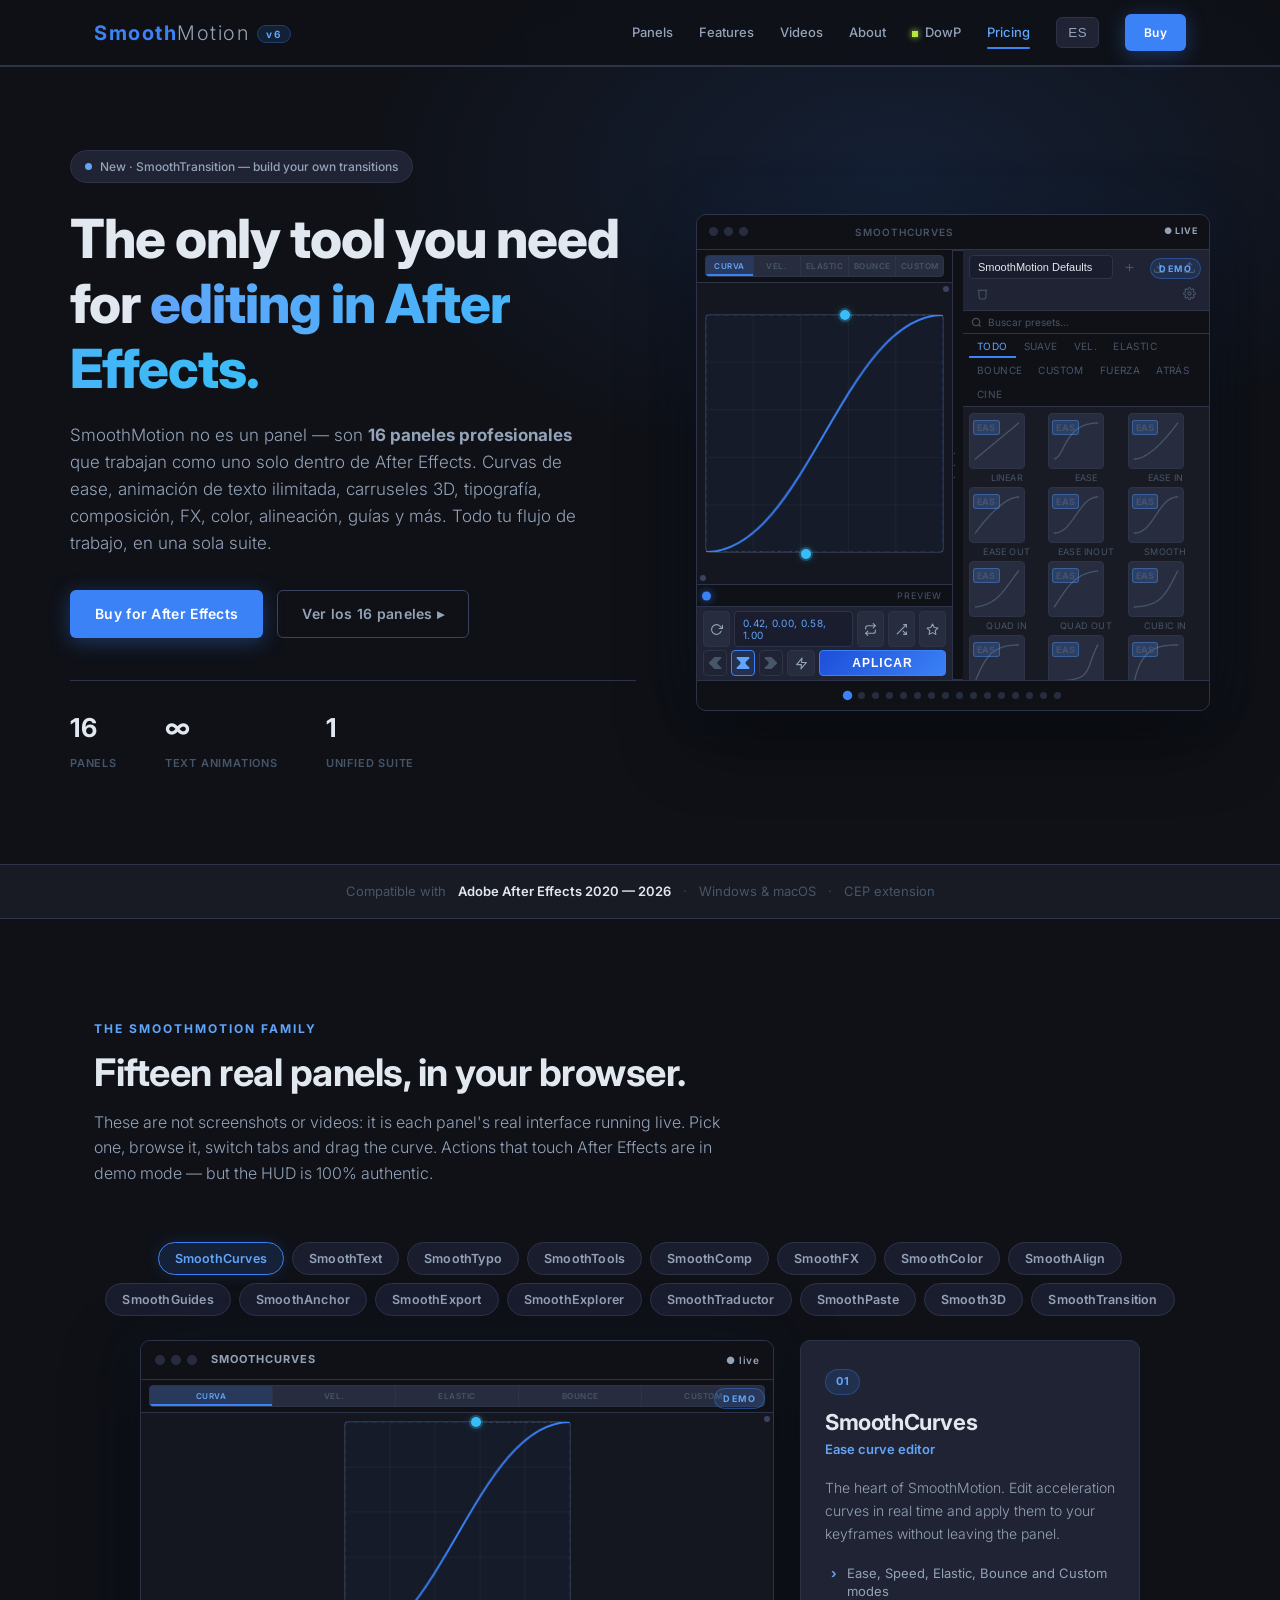
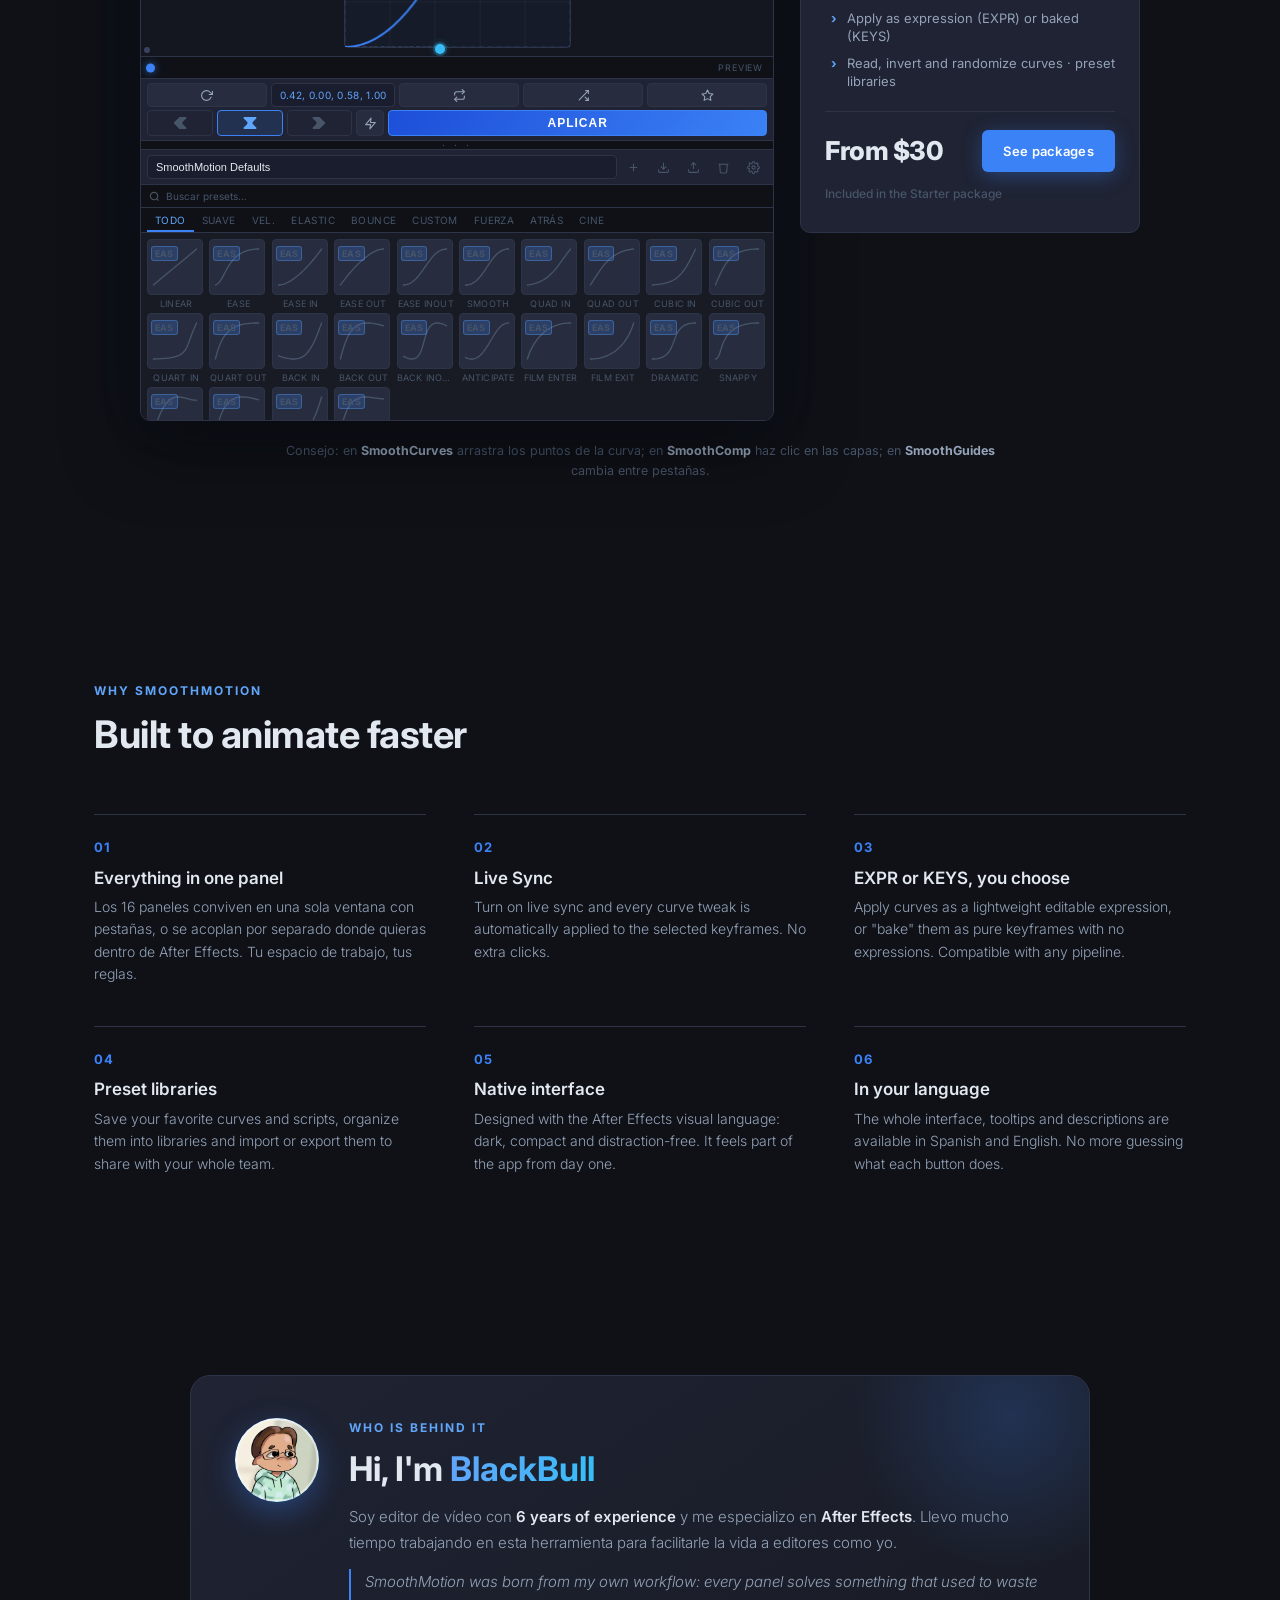
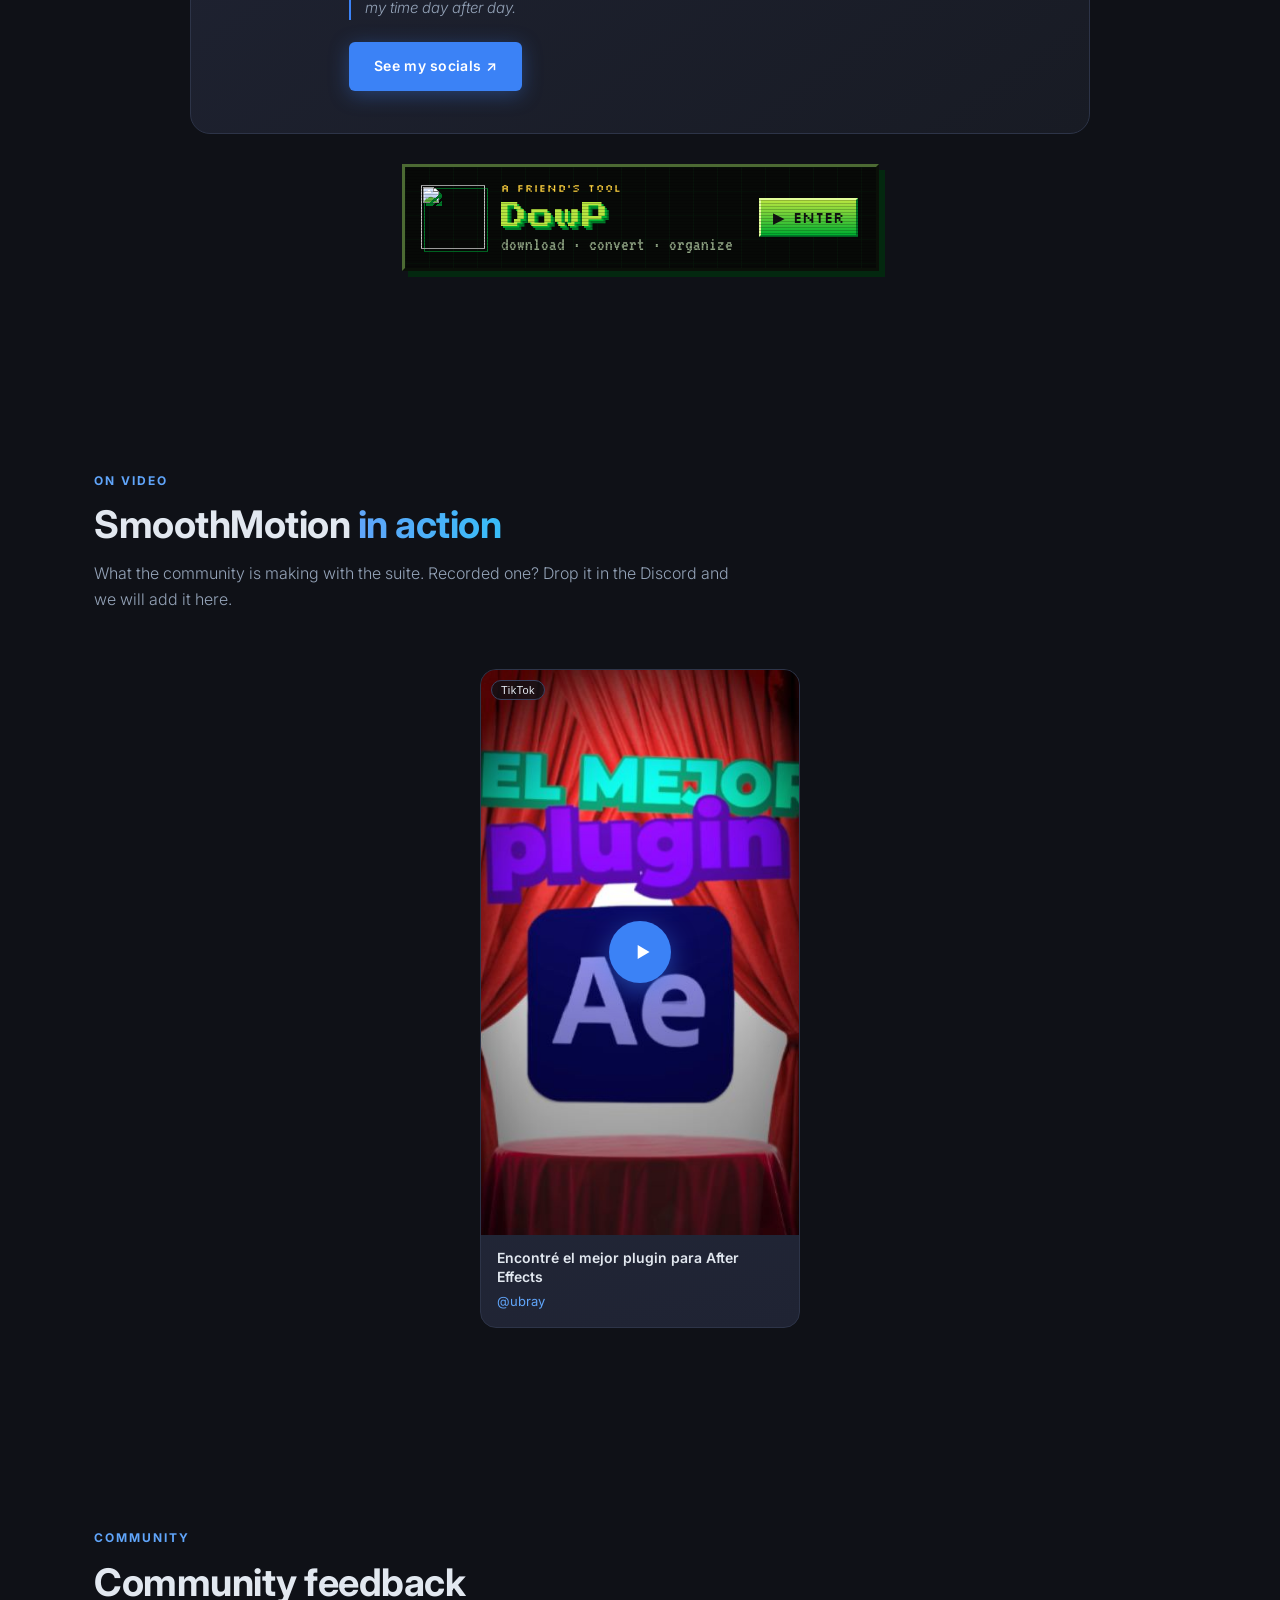
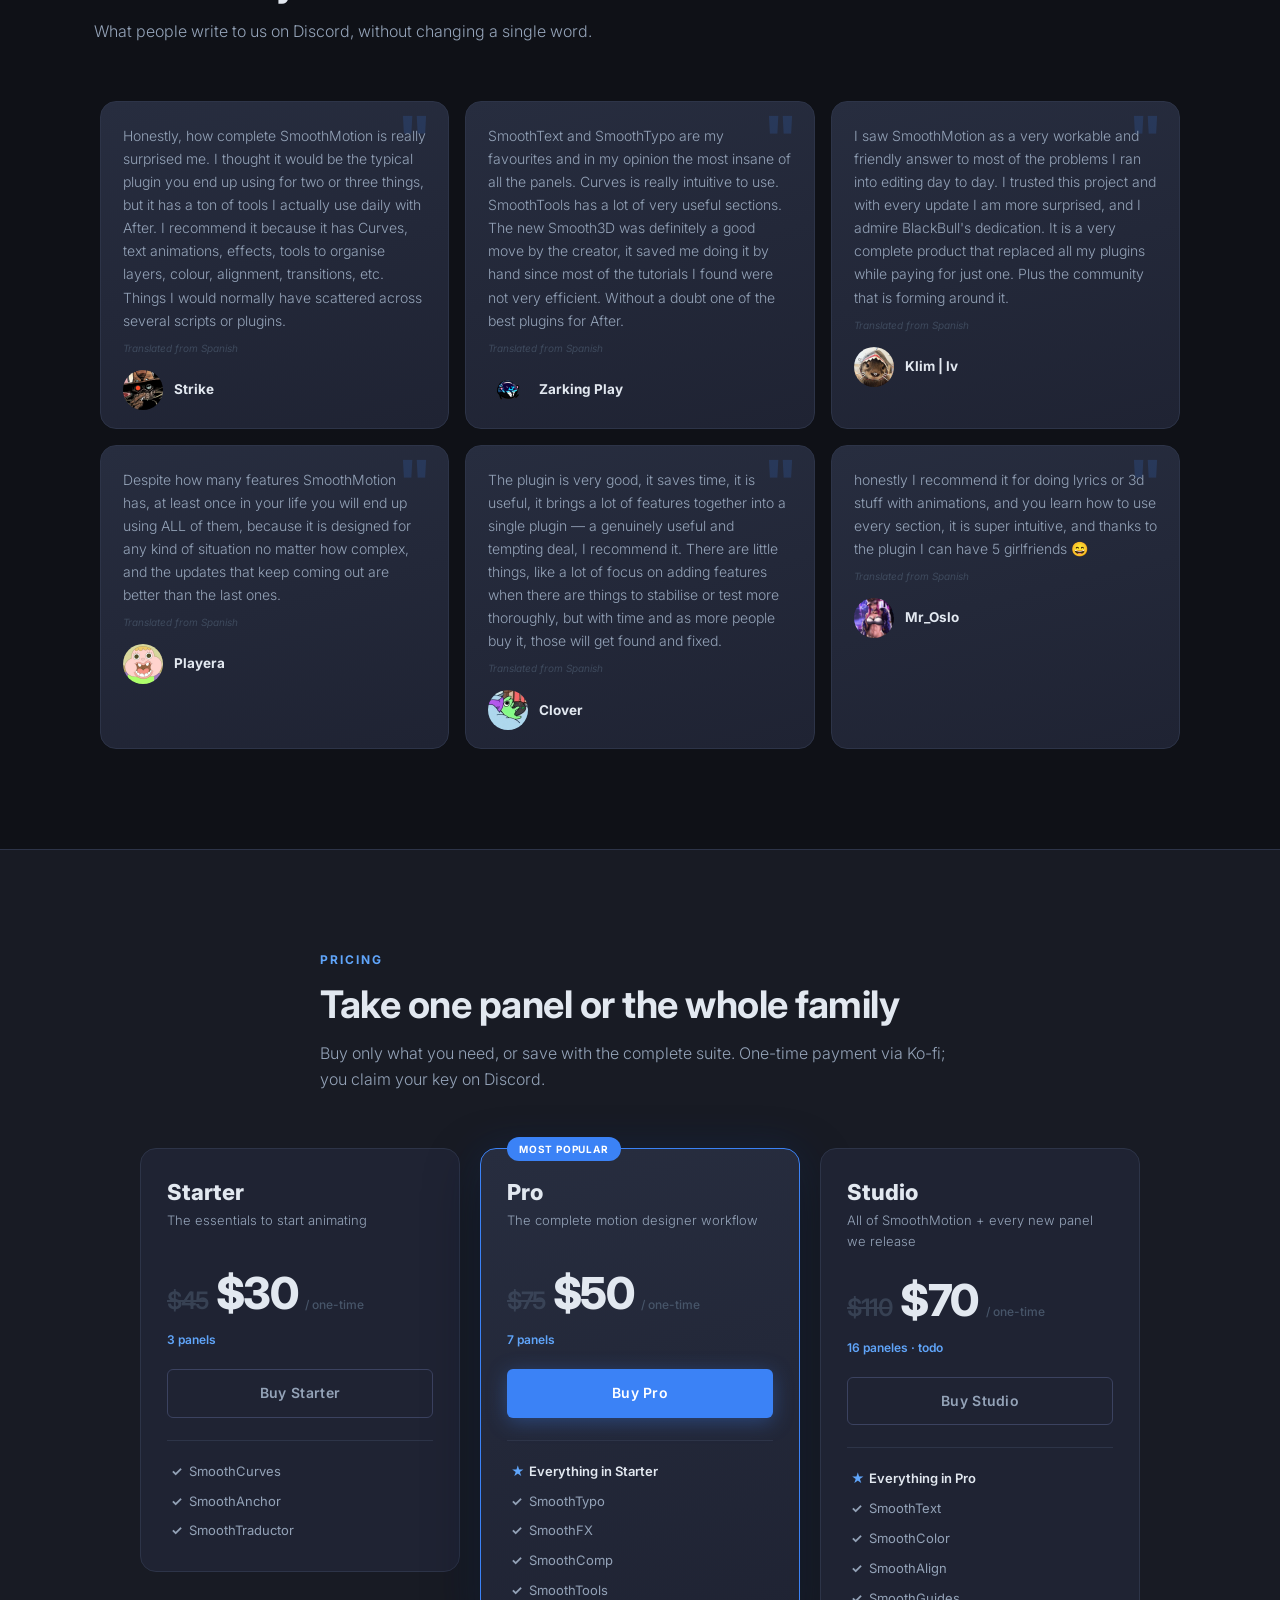
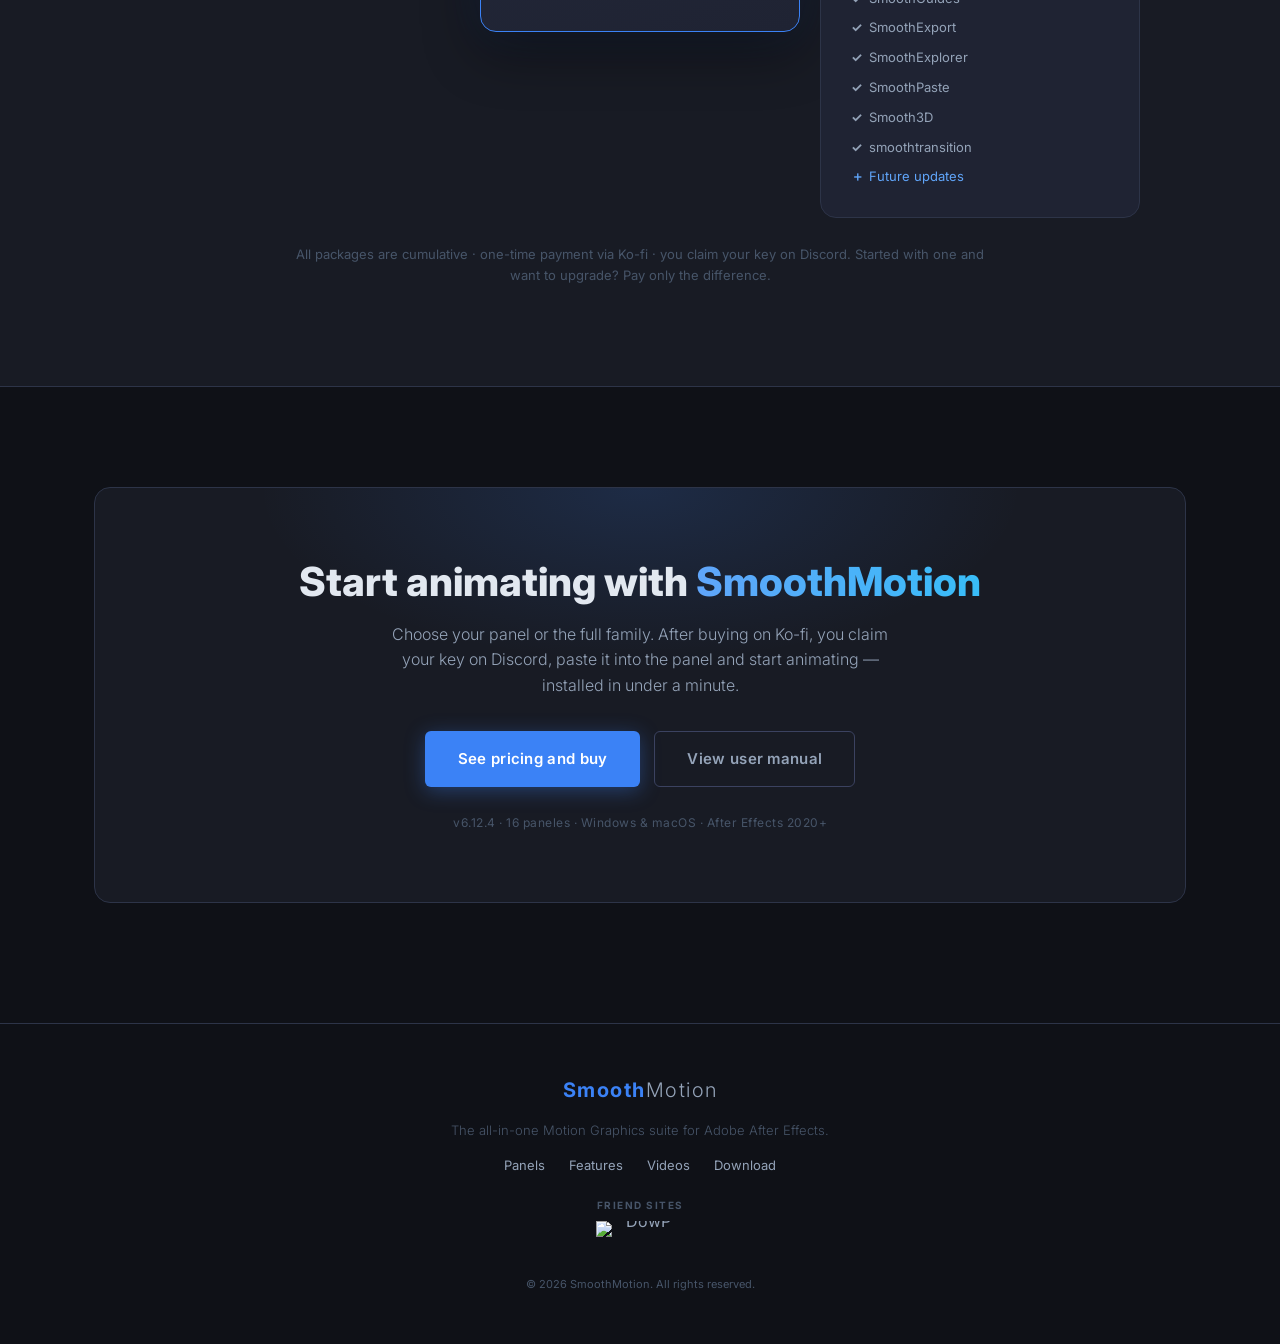
==== commit b95b057b: "Añadir el botón 88x31 de DowP en el pie ("Webs amigas") Como en las webs de antes: el gif se carga d" ====
--- a/index.html
+++ b/index.html
@@ -20,7 +20,7 @@
   <link href="https://fonts.googleapis.com/css2?family=Inter:wght@300;400;500;600;700;800&display=swap" rel="stylesheet" />
   <!-- Fuentes pixel de la sección DowP (las mismas que usa su web) -->
   <link href="https://fonts.googleapis.com/css2?family=Press+Start+2P&family=Silkscreen&family=VT323&display=swap" rel="stylesheet" />
-  <link rel="stylesheet" href="css/style.css?v=6.18.0" />
+  <link rel="stylesheet" href="css/style.css?v=6.18.1" />
 </head>
 <body>
 
@@ -317,6 +317,14 @@
         <a href="#caracteristicas">Características</a>
         <a href="#videos">Vídeos</a>
         <a href="#descargar">Descargar</a>
+      </div>
+      <!-- Botones 88x31 de webs amigas, como en las webs de antes: la imagen se
+           carga desde la web de cada amigo, así si la cambia se actualiza sola. -->
+      <div class="footer-friends">
+        <span class="footer-friends-label">Webs amigas</span>
+        <div class="footer-buttons">
+          <a href="https://marckdp.github.io/DowP/" target="_blank" rel="noopener"><img src="https://marckdp.github.io/DowP/img/dowp-88x31.gif" width="88" height="31" alt="DowP" loading="lazy" /></a>
+        </div>
       </div>
       <span class="copyright">© 2026 SmoothMotion. Todos los derechos reservados.</span>
     </div>
@@ -430,8 +438,8 @@
     </div>
   </div>
 
-  <script src="js/i18n.js?v=6.18.0"></script>
-  <script src="js/i18n-en.js?v=6.18.0"></script>
-  <script src="js/main.js?v=6.18.0"></script>
+  <script src="js/i18n.js?v=6.18.1"></script>
+  <script src="js/i18n-en.js?v=6.18.1"></script>
+  <script src="js/main.js?v=6.18.1"></script>
 </body>
 </html>
--- a/css/style.css
+++ b/css/style.css
@@ -484,6 +484,21 @@
 }
 .footer-links a:hover { color: var(--ec-blue-bright); }
 .copyright { color: var(--ec-text-muted); font-size: 11px; margin-top: 10px; }
+
+/* Botones 88x31 de webs amigas */
+.footer-friends { align-items: center; display: flex; flex-direction: column; gap: 8px; margin-top: 8px; }
+.footer-friends-label {
+  color: var(--ec-text-muted);
+  font-size: 10px;
+  font-weight: 700;
+  letter-spacing: 1.5px;
+  text-transform: uppercase;
+}
+.footer-buttons { display: flex; flex-wrap: wrap; gap: 8px; justify-content: center; }
+.footer-buttons a { display: block; line-height: 0; transition: transform var(--ec-transition); }
+.footer-buttons a:hover { transform: translateY(-2px); }
+.footer-buttons a:focus-visible { outline: 2px solid var(--ec-blue-bright); outline-offset: 3px; }
+.footer-buttons img { display: block; image-rendering: pixelated; }
 
 /* ===== HAMBURGER ===== */
 .hamburger {
